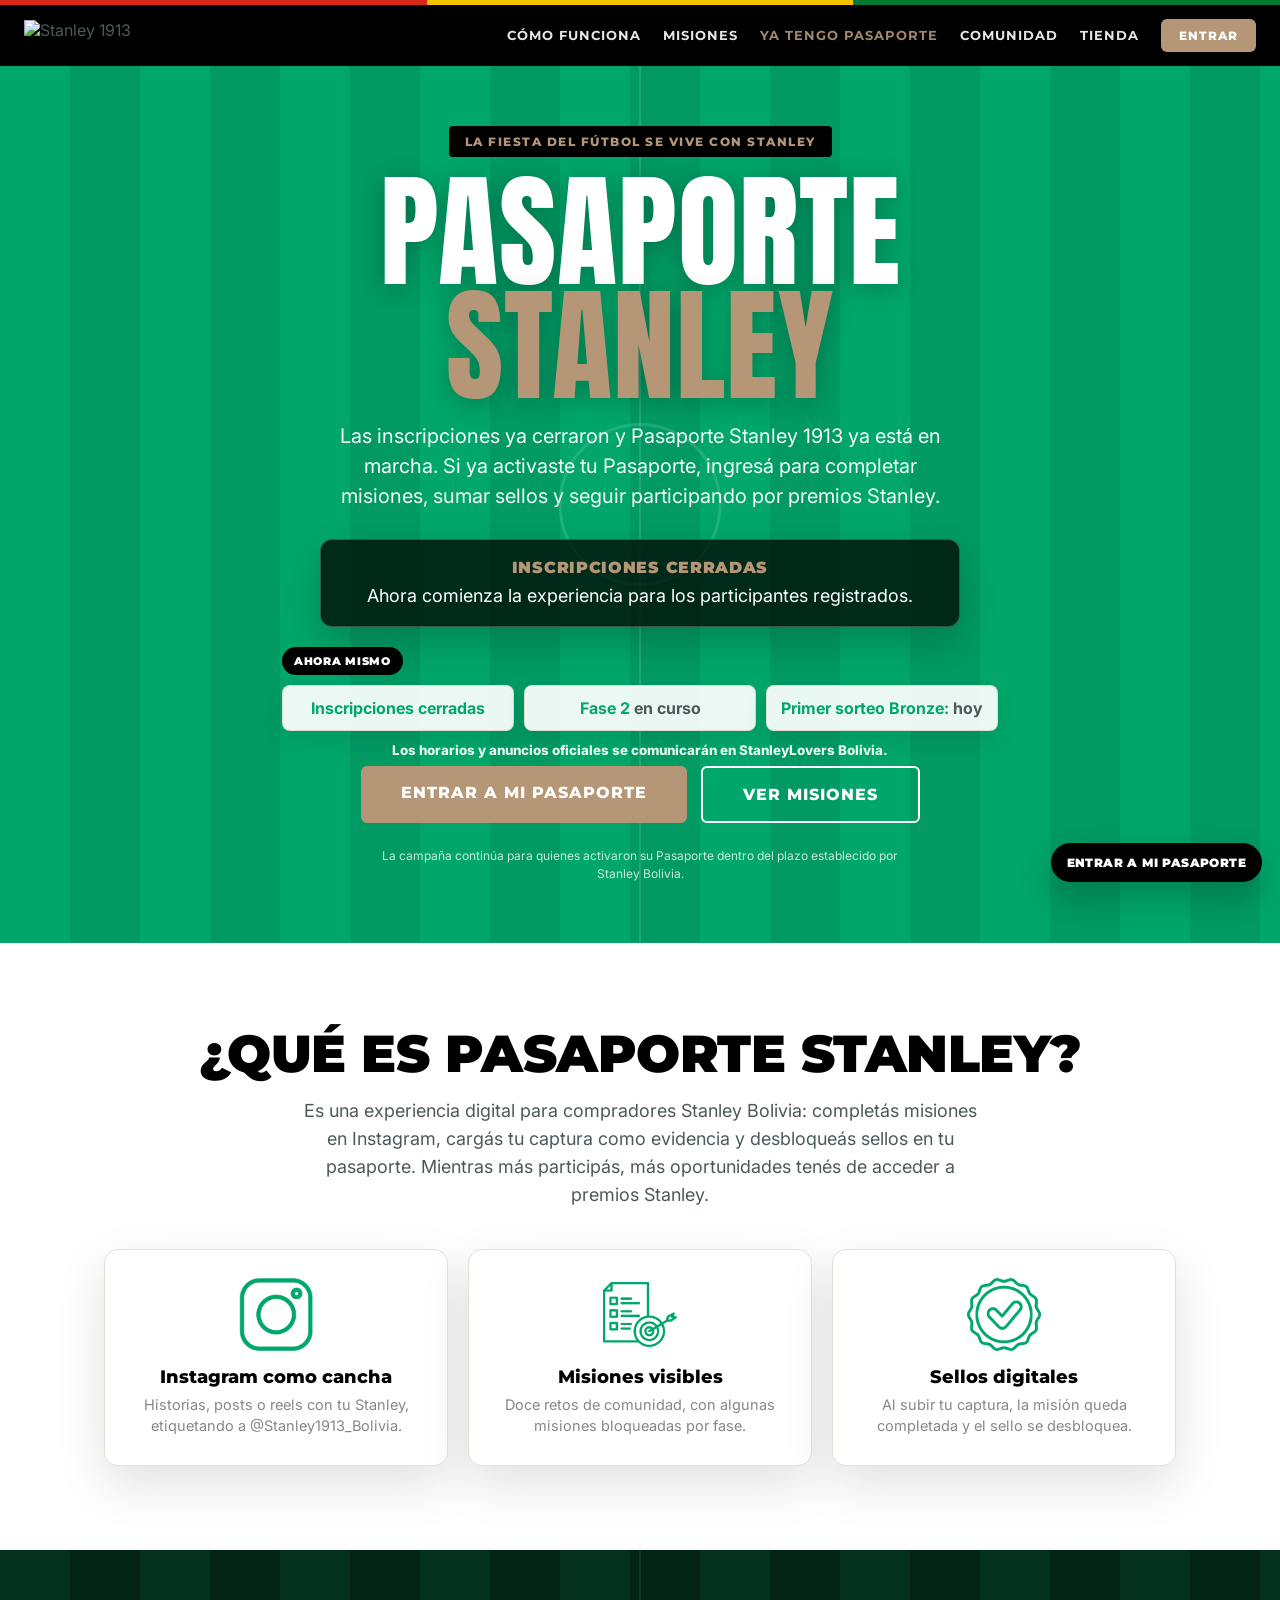
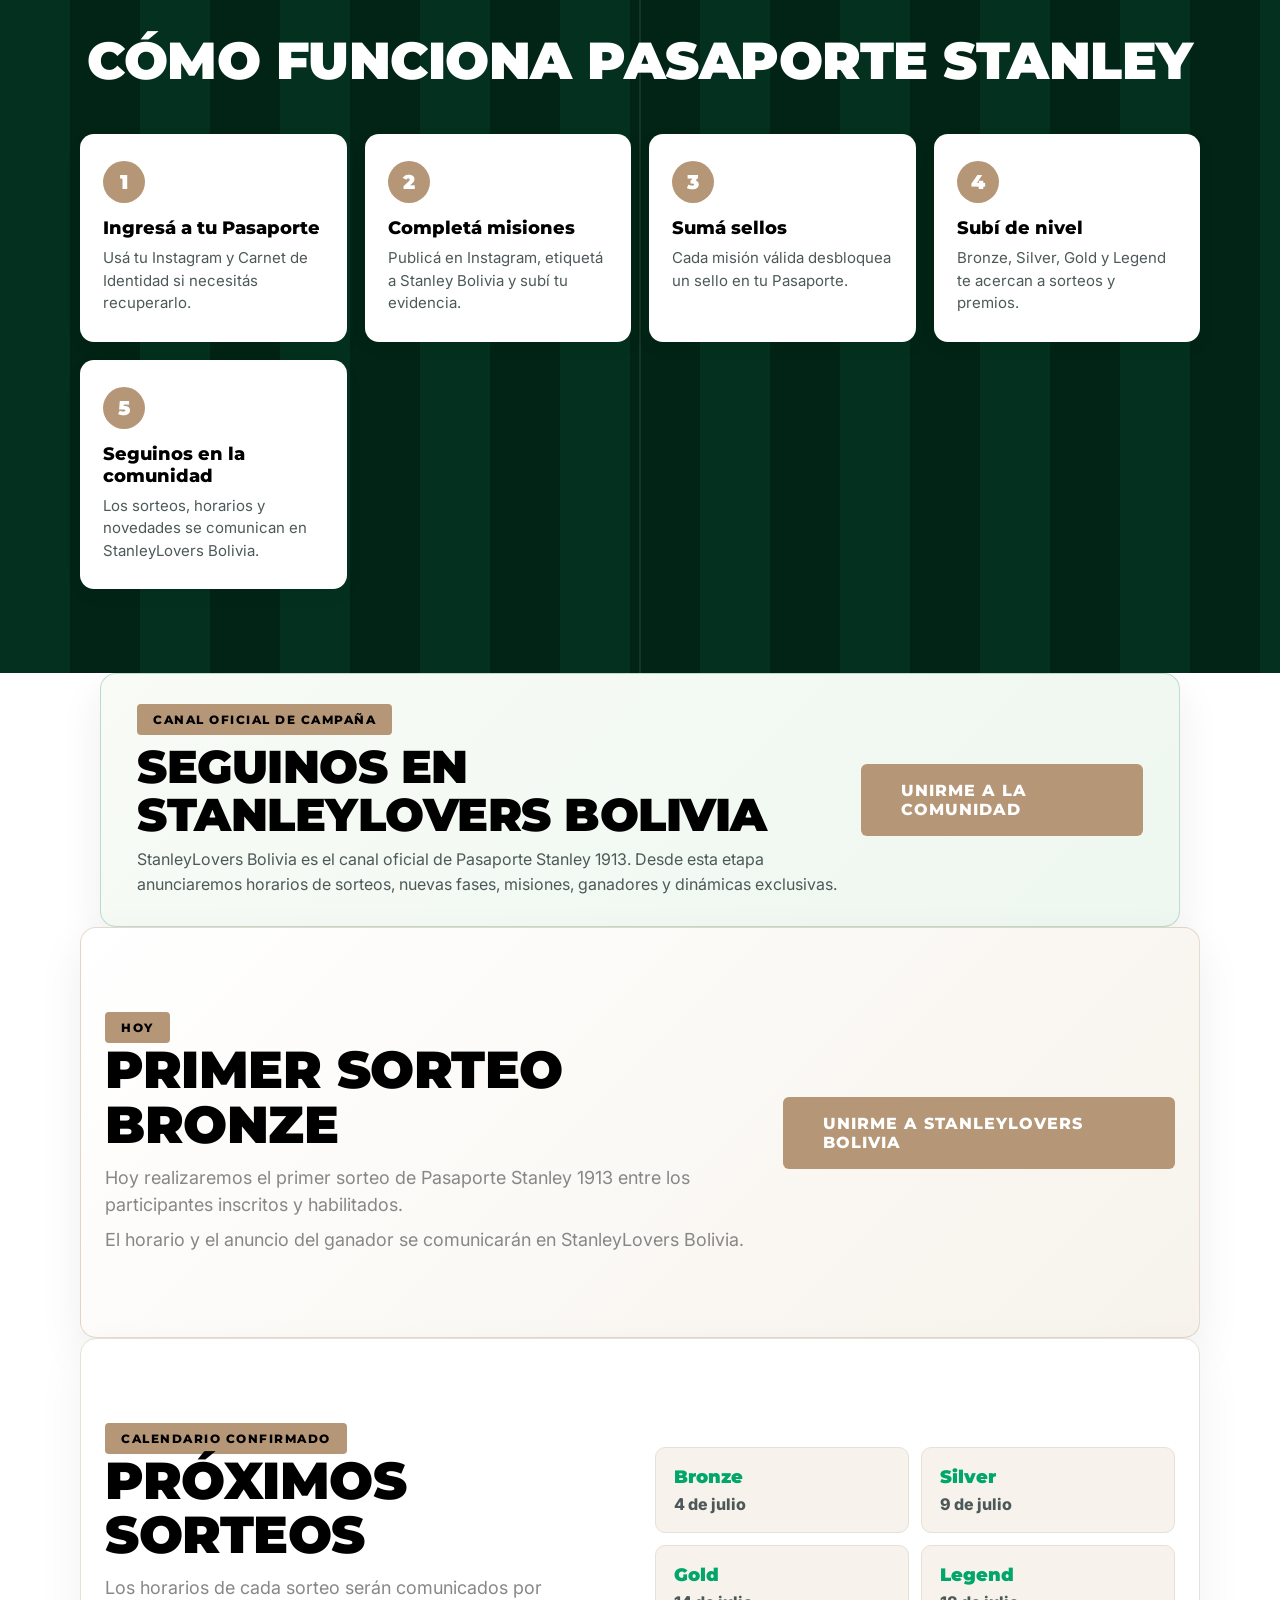
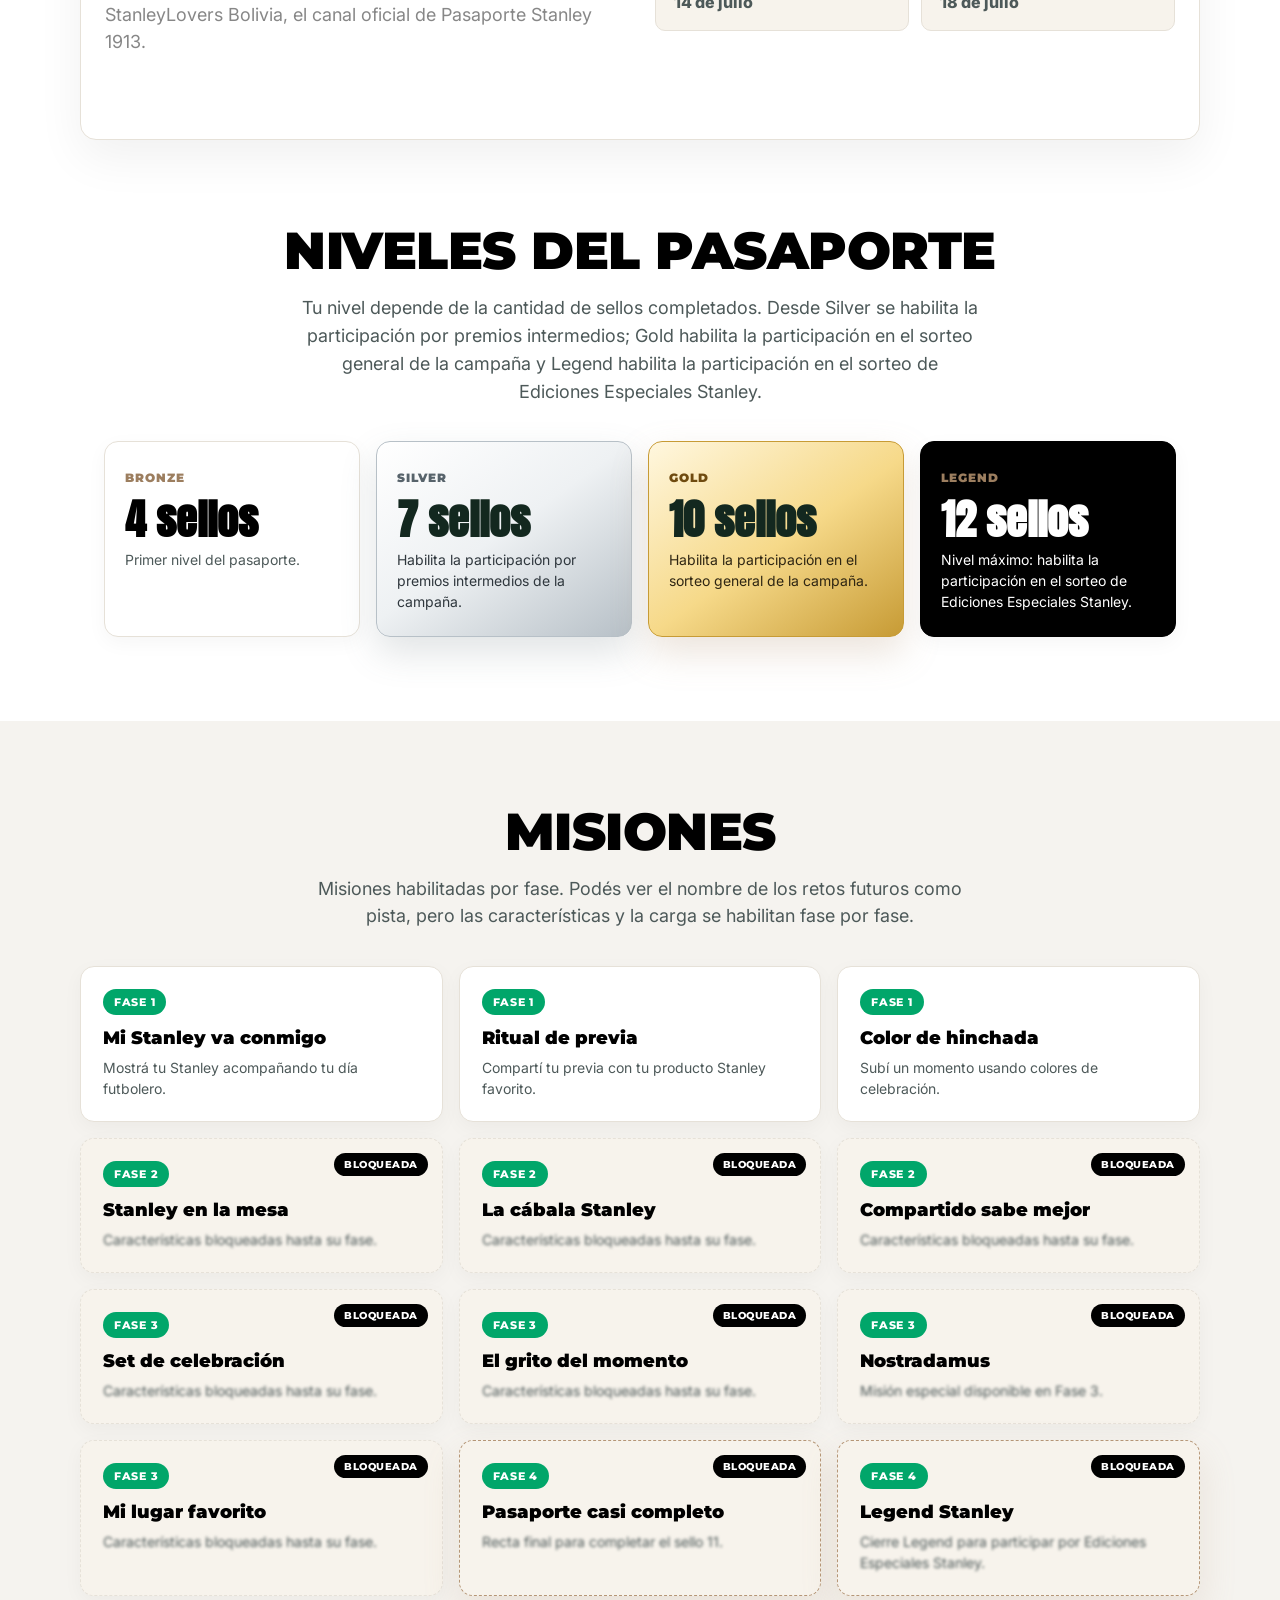
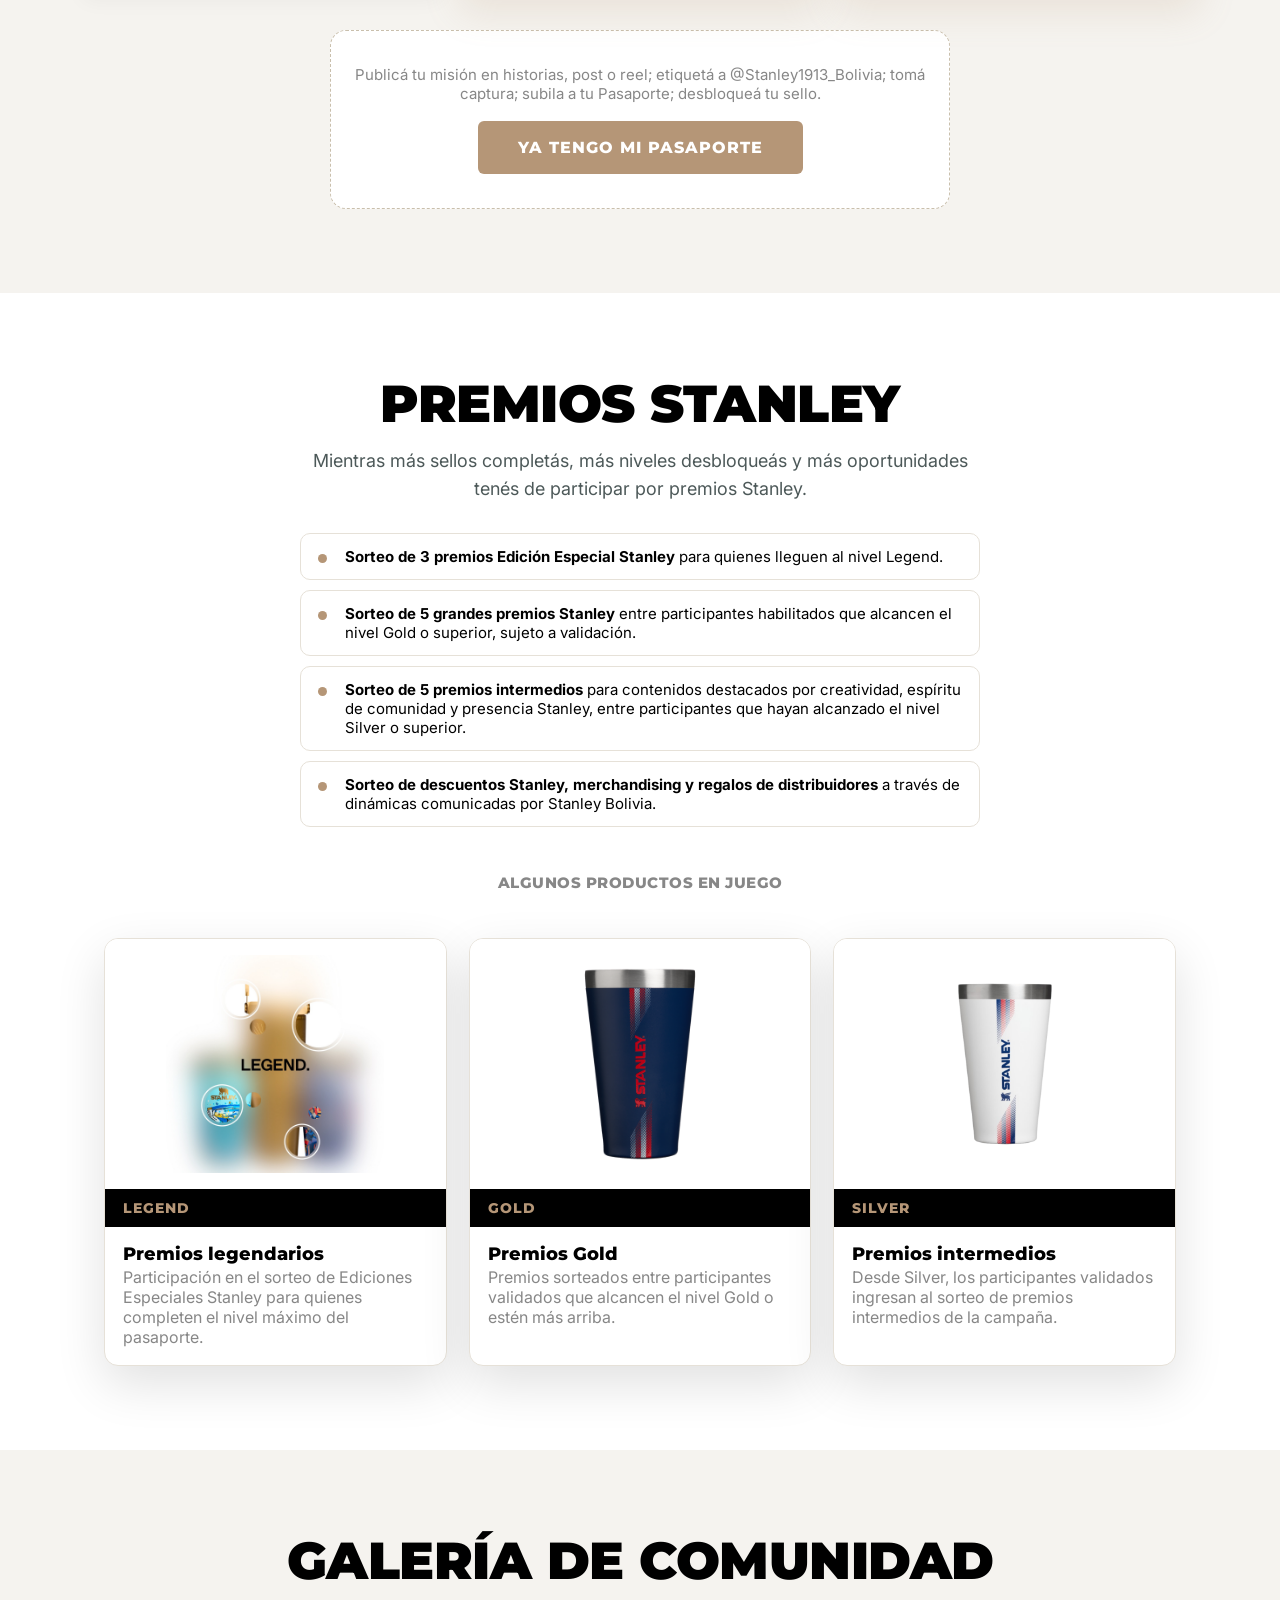
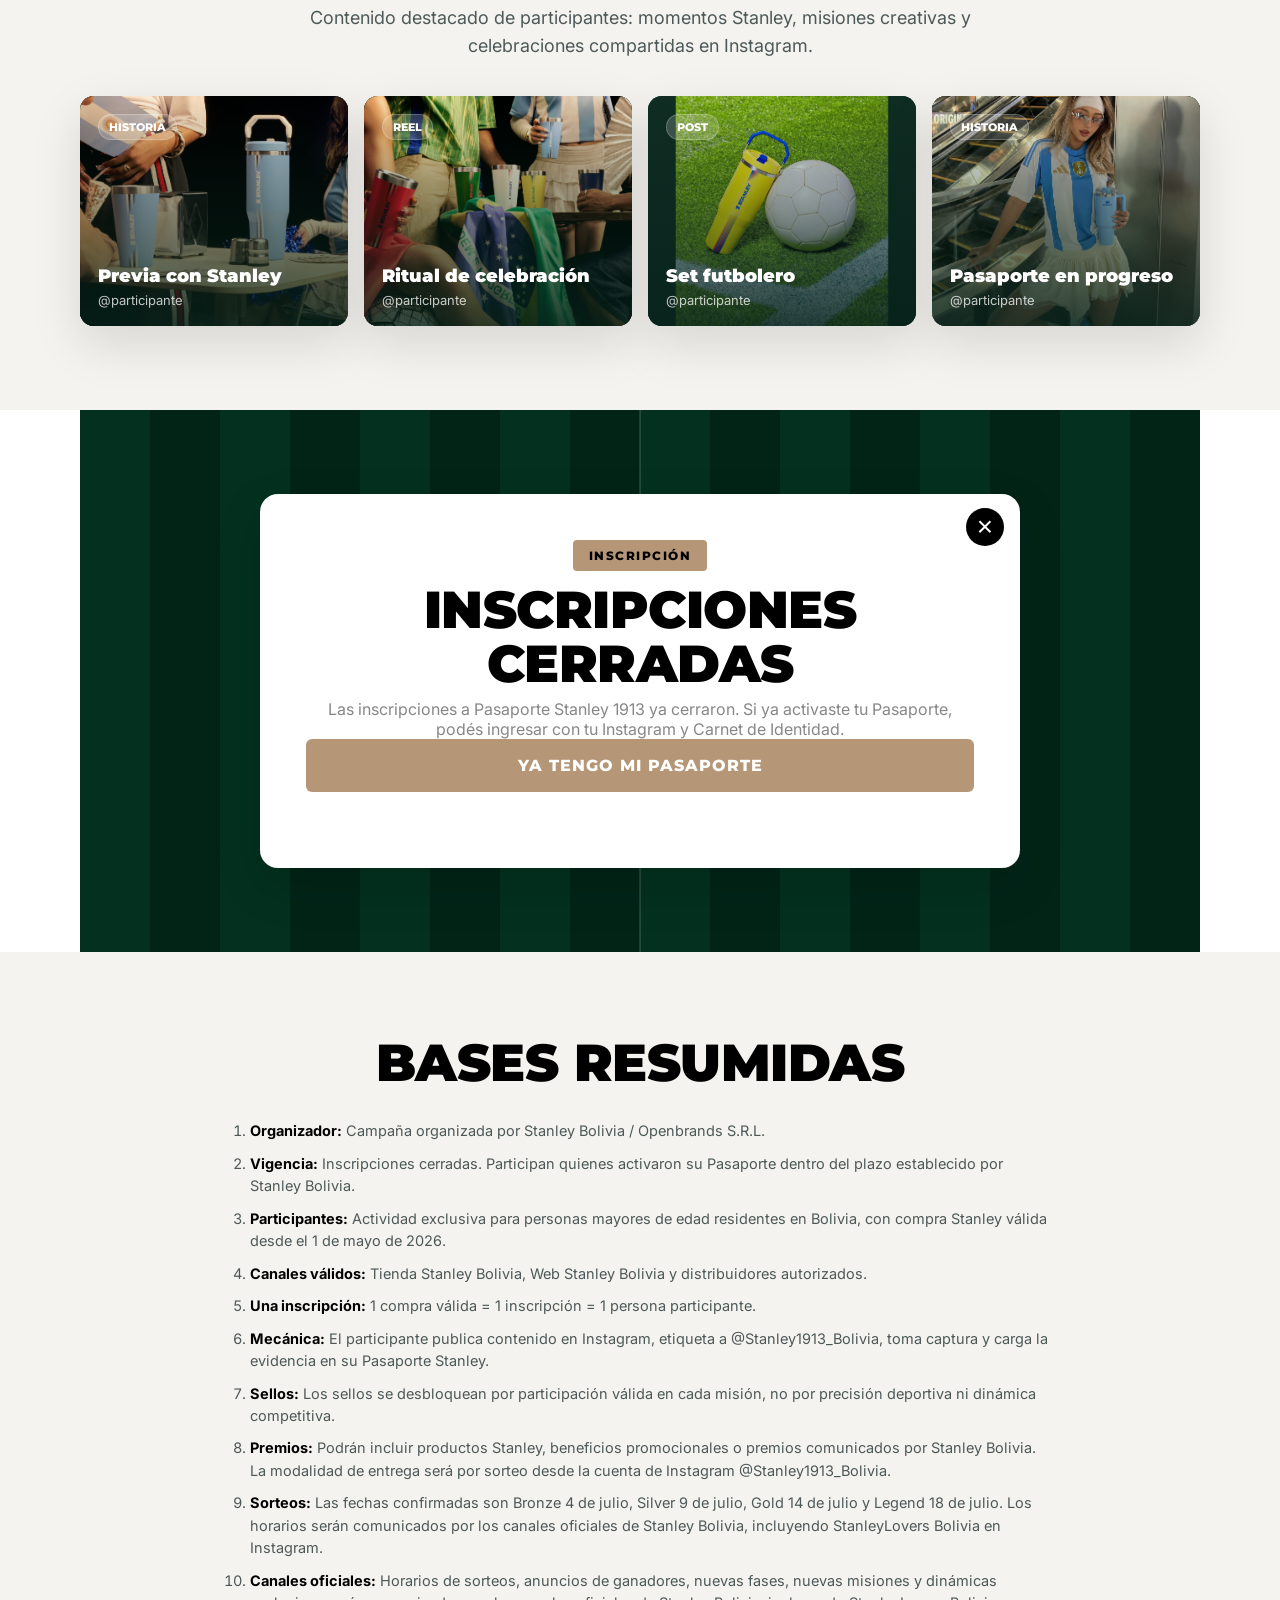
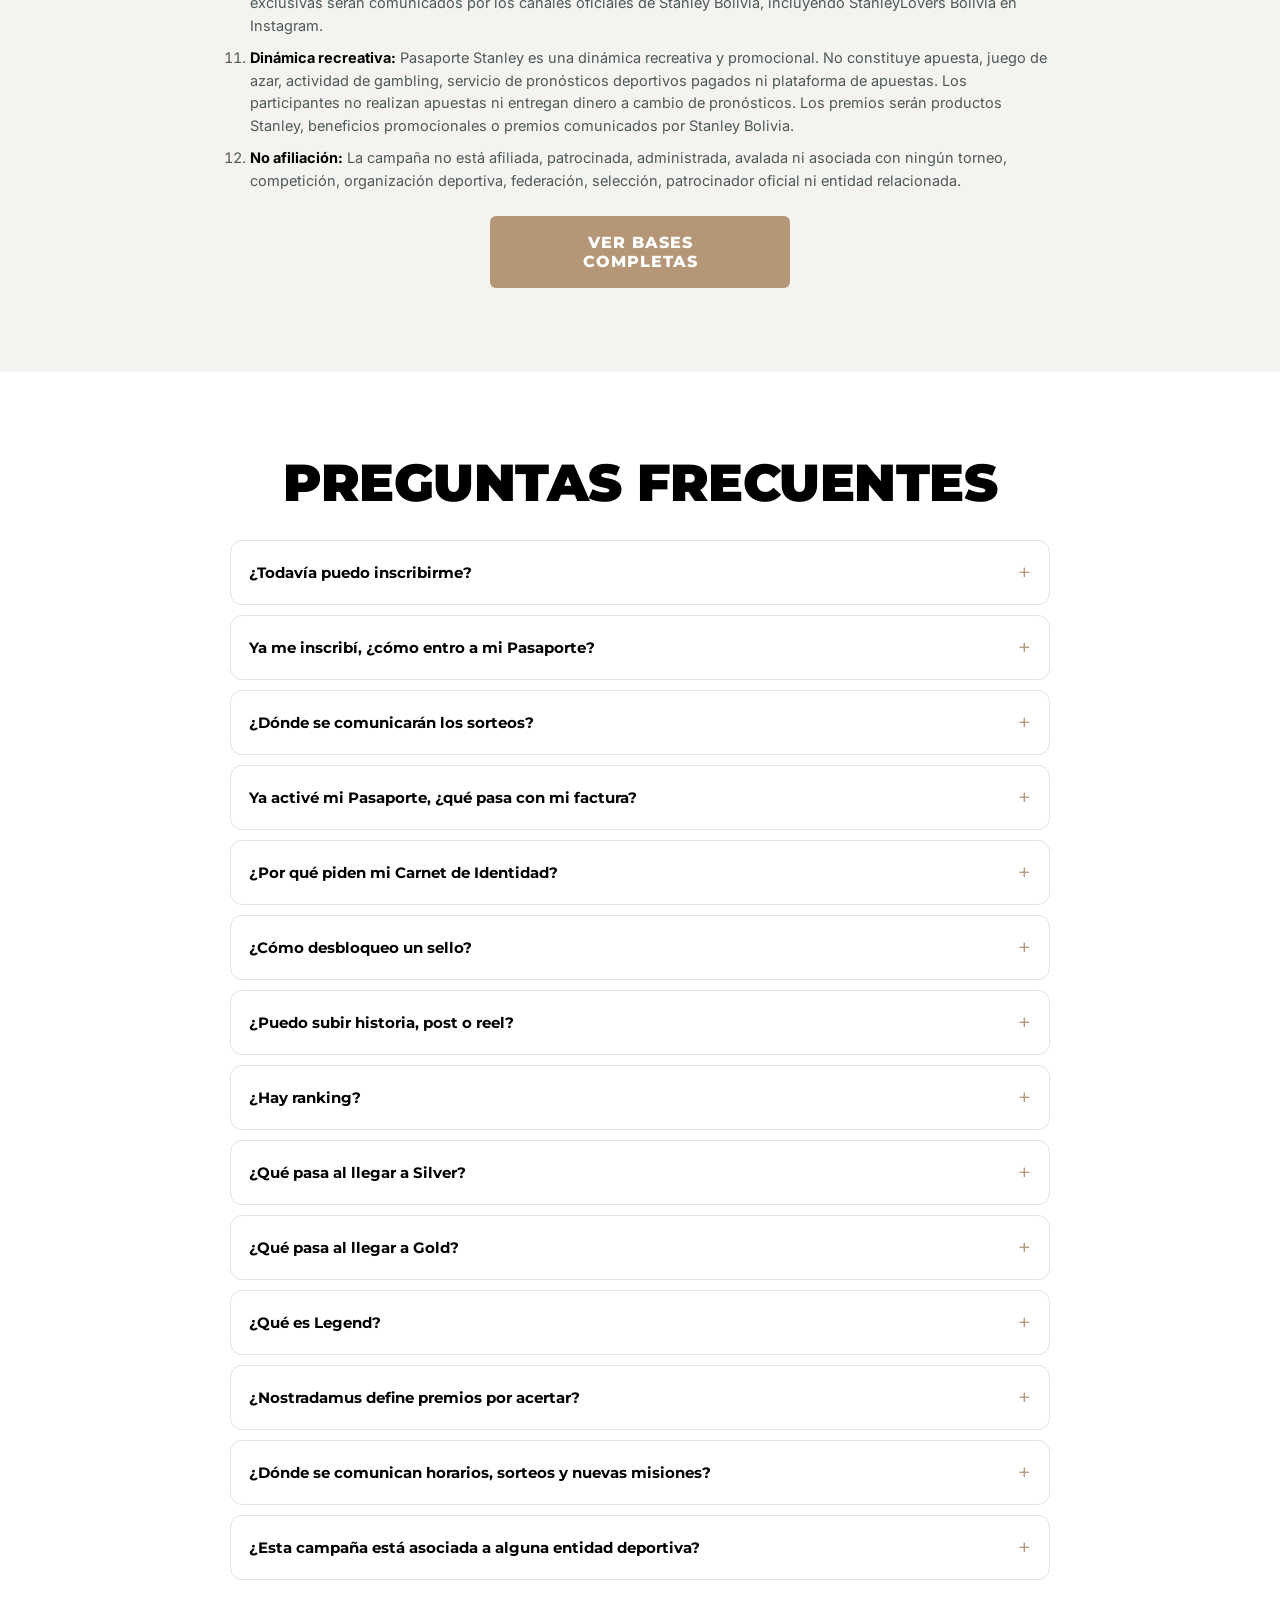
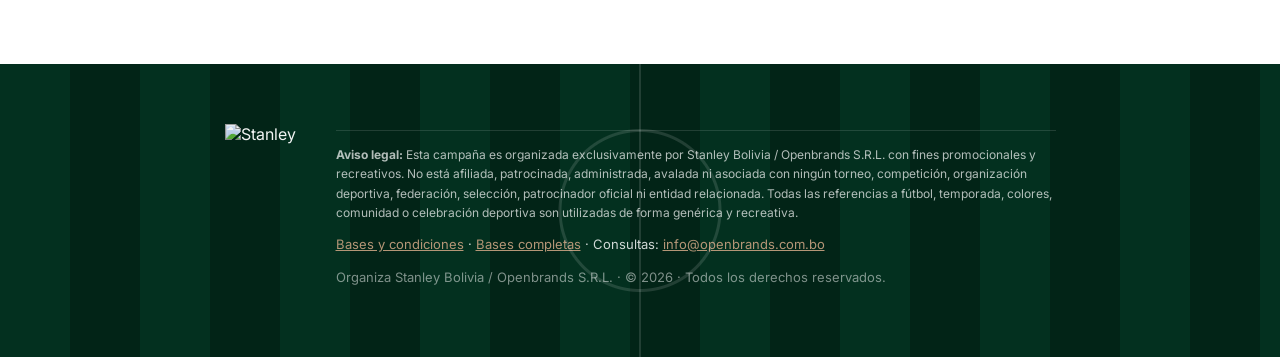
==== index.html @ 8b39ce30 "Cerrar inscripciones y actualizar campana activa" ====
<!doctype html>
<html lang="es">
<head>
<meta charset="utf-8" />
<meta name="viewport" content="width=device-width, initial-scale=1" />
<title>Pasaporte Stanley</title>
<meta name="description" content="Completá tu Pasaporte Stanley con 12 misiones en Instagram, desbloqueá sellos y participá por premios Stanley." />
<meta property="og:title" content="Pasaporte Stanley" />
<meta property="og:description" content="La fiesta del fútbol se vive con Stanley. Completá misiones, desbloqueá sellos y participá por premios." />
<meta property="og:type" content="website" />
<meta property="og:url" content="./" />
<meta property="og:image" content="assets/og-image.png" />
<meta name="twitter:card" content="summary_large_image" />
<meta name="twitter:title" content="Pasaporte Stanley" />
<meta name="twitter:description" content="Misiones, sellos, comunidad e Instagram para vivir la temporada futbolera con Stanley." />
<link rel="icon" type="image/svg+xml" href="assets/favicon.svg" />
<link rel="icon" type="image/png" sizes="32x32" href="assets/favicon-32.png" />
<link rel="apple-touch-icon" href="assets/apple-touch-icon.png" />
<link rel="preconnect" href="https://fonts.googleapis.com" />
<link rel="preconnect" href="https://fonts.gstatic.com" crossorigin />
<link href="https://fonts.googleapis.com/css2?family=Anton&family=Montserrat:wght@600;700;800;900&family=Inter:wght@400;500;600;700&display=swap" rel="stylesheet" />
<link rel="stylesheet" href="styles.css" />
</head>
<body>
<div class="flagbar" aria-hidden="true"></div>

<header class="nav">
  <img class="nav__logo" src="assets/logo-stanley-horizontal.png" alt="Stanley 1913" />
  <nav class="nav__links">
    <a class="nav__link nav__link--hide-mobile" href="#como-participar">Cómo funciona</a>
    <a class="nav__link nav__link--hide-mobile" href="#misiones">Misiones</a>
    <a class="nav__link nav__link--passport" href="jugar.html" data-auth-passport>Mi Pasaporte</a>
    <a class="nav__link nav__link--recover" href="#recuperar" data-recover-open data-auth-recover>Ya tengo Pasaporte</a>
    <a class="nav__link" href="ranking.html">Comunidad</a>
    <a class="nav__link nav__link--hide-mobile" href="https://stanley1913.bo/collections/convocados-stanley" target="_blank" rel="noopener">Tienda</a>
    <a href="#recuperar" class="btn btn--sm" data-passport-access>Entrar</a>
  </nav>
</header>


<button class="passport-floating-access" type="button" data-floating-passport aria-label="Entrar a mi Pasaporte">
  <span data-floating-passport-label>Entrar a mi Pasaporte</span>
</button>
<section class="hero pitch">
  <div class="hero__inner">
    <span class="kicker">La fiesta del fútbol se vive con Stanley</span>
    <h1 class="display">PASAPORTE<br><span class="display__accent">STANLEY</span></h1>
    <p class="hero__lead">Las inscripciones ya cerraron y Pasaporte Stanley 1913 ya está en marcha. Si ya activaste tu Pasaporte, ingresá para completar misiones, sumar sellos y seguir participando por premios Stanley.</p>
    <div class="campaign-status" aria-label="Estado de inscripciones">
      <strong>Inscripciones cerradas</strong>
      <span>Ahora comienza la experiencia para los participantes registrados.</span>
    </div>
    <div class="now-card" aria-label="Estado actual de la campaña">
      <strong class="now-card__title">Ahora mismo</strong>
      <span><strong>Inscripciones cerradas</strong></span>
      <span><strong>Fase 2</strong> en curso</span>
      <span><strong>Primer sorteo Bronze:</strong> hoy</span>
      <small>Los horarios y anuncios oficiales se comunicarán en StanleyLovers Bolivia.</small>
    </div>
    <div class="hero__cta">
      <a href="#recuperar" class="btn btn--lg" data-passport-access>Entrar a mi Pasaporte</a>
      <a href="#misiones" class="btn btn--lg btn--ghost">Ver misiones</a>
    </div>
    <p class="hero__legal">La campaña continúa para quienes activaron su Pasaporte dentro del plazo establecido por Stanley Bolivia.</p>
  </div>
</section>

<section class="section" id="que-es">
  <h2 class="h2">¿Qué es Pasaporte Stanley?</h2>
  <p class="section__lead">Es una experiencia digital para compradores Stanley Bolivia: completás misiones en Instagram, cargás tu captura como evidencia y desbloqueás sellos en tu pasaporte. Mientras más participás, más oportunidades tenés de acceder a premios Stanley.</p>
  <div class="info-cards">
    <article class="info-card"><img class="info-card__img" src="assets/sellos/instagram.png" alt="" /><h3>Instagram como cancha</h3><p>Historias, posts o reels con tu Stanley, etiquetando a @Stanley1913_Bolivia.</p></article>
    <article class="info-card"><img class="info-card__img" src="assets/sellos/misiones.png" alt="" /><h3>Misiones visibles</h3><p>Doce retos de comunidad, con algunas misiones bloqueadas por fase.</p></article>
    <article class="info-card"><img class="info-card__img" src="assets/sellos/sello-check.png" alt="" /><h3>Sellos digitales</h3><p>Al subir tu captura, la misión queda completada y el sello se desbloquea.</p></article>
  </div>
</section>

<section class="section section--green" id="como-participar">
  <h2 class="h2">Cómo funciona Pasaporte Stanley</h2>
  <div class="steps">
    <article class="step"><span class="step__n">1</span><h3>Ingresá a tu Pasaporte</h3><p>Usá tu Instagram y Carnet de Identidad si necesitás recuperarlo.</p></article>
    <article class="step"><span class="step__n">2</span><h3>Completá misiones</h3><p>Publicá en Instagram, etiquetá a Stanley Bolivia y subí tu evidencia.</p></article>
    <article class="step"><span class="step__n">3</span><h3>Sumá sellos</h3><p>Cada misión válida desbloquea un sello en tu Pasaporte.</p></article>
    <article class="step"><span class="step__n">4</span><h3>Subí de nivel</h3><p>Bronze, Silver, Gold y Legend te acercan a sorteos y premios.</p></article>
    <article class="step"><span class="step__n">5</span><h3>Seguinos en la comunidad</h3><p>Los sorteos, horarios y novedades se comunican en StanleyLovers Bolivia.</p></article>
  </div>
</section>

<section class="section community-strip" id="stanleylovers">
  <div class="community-strip__copy">
    <span class="kicker kicker--dark">Canal oficial de campaña</span>
    <h2 class="h2">Seguinos en StanleyLovers Bolivia</h2>
    <p>StanleyLovers Bolivia es el canal oficial de Pasaporte Stanley 1913. Desde esta etapa anunciaremos horarios de sorteos, nuevas fases, misiones, ganadores y dinámicas exclusivas.</p>
  </div>
  <a class="btn btn--lg" href="https://www.instagram.com/channel/AbbX7p2jNimxBq8g/" target="_blank" rel="noopener" data-community-link>Unirme a la comunidad</a>
</section>

<section class="section bronze-draw" id="sorteo-bronze">
  <div>
    <span class="kicker kicker--dark">Hoy</span>
    <h2 class="h2">Primer sorteo Bronze</h2>
    <p>Hoy realizaremos el primer sorteo de Pasaporte Stanley 1913 entre los participantes inscritos y habilitados.</p>
    <p>El horario y el anuncio del ganador se comunicarán en StanleyLovers Bolivia.</p>
  </div>
  <a class="btn btn--lg" href="https://www.instagram.com/channel/AbbX7p2jNimxBq8g/" target="_blank" rel="noopener" data-community-link>Unirme a StanleyLovers Bolivia</a>
</section>

<section class="section draws-strip" id="sorteos">
  <div>
    <span class="kicker kicker--dark">Calendario confirmado</span>
    <h2 class="h2">Próximos sorteos</h2>
    <p>Los horarios de cada sorteo serán comunicados por StanleyLovers Bolivia, el canal oficial de Pasaporte Stanley 1913.</p>
  </div>
  <div class="draws-grid">
    <article><strong>Bronze</strong><span>4 de julio</span></article>
    <article><strong>Silver</strong><span>9 de julio</span></article>
    <article><strong>Gold</strong><span>14 de julio</span></article>
    <article><strong>Legend</strong><span>18 de julio</span></article>
  </div>
</section>

<section class="section" id="niveles">
  <h2 class="h2">Niveles del pasaporte</h2>
  <p class="section__lead">Tu nivel depende de la cantidad de sellos completados. Desde Silver se habilita la participación por premios intermedios; Gold habilita la participación en el sorteo general de la campaña y Legend habilita la participación en el sorteo de Ediciones Especiales Stanley.</p>
  <div class="passport-levels">
    <article class="level-card"><span>Bronze</span><strong>4 sellos</strong><p>Primer nivel del pasaporte.</p></article>
    <article class="level-card level-card--silver"><span>Silver</span><strong>7 sellos</strong><p>Habilita la participación por premios intermedios de la campaña.</p></article>
    <article class="level-card level-card--gold"><span>Gold</span><strong>10 sellos</strong><p>Habilita la participación en el sorteo general de la campaña.</p></article>
    <article class="level-card level-card--legend"><span>Legend</span><strong>12 sellos</strong><p>Nivel máximo: habilita la participación en el sorteo de Ediciones Especiales Stanley.</p></article>
  </div>
</section>

<section class="section section--cream" id="misiones">
  <h2 class="h2">Misiones</h2>
  <p class="section__lead">Misiones habilitadas por fase. Podés ver el nombre de los retos futuros como pista, pero las características y la carga se habilitan fase por fase.</p>
  <div class="mission-grid mission-grid--compact">
    <article class="mission-card"><span class="mission-card__week">Fase 1</span><h3>Mi Stanley va conmigo</h3><p>Mostrá tu Stanley acompañando tu día futbolero.</p></article>
    <article class="mission-card"><span class="mission-card__week">Fase 1</span><h3>Ritual de previa</h3><p>Compartí tu previa con tu producto Stanley favorito.</p></article>
    <article class="mission-card"><span class="mission-card__week">Fase 1</span><h3>Color de hinchada</h3><p>Subí un momento usando colores de celebración.</p></article>
    <article class="mission-card mission-card--locked"><span class="mission-card__week">Fase 2</span><h3>Stanley en la mesa</h3><p>Características bloqueadas hasta su fase.</p></article>
    <article class="mission-card mission-card--locked"><span class="mission-card__week">Fase 2</span><h3>La cábala Stanley</h3><p>Características bloqueadas hasta su fase.</p></article>
    <article class="mission-card mission-card--locked"><span class="mission-card__week">Fase 2</span><h3>Compartido sabe mejor</h3><p>Características bloqueadas hasta su fase.</p></article>
    <article class="mission-card mission-card--locked"><span class="mission-card__week">Fase 3</span><h3>Set de celebración</h3><p>Características bloqueadas hasta su fase.</p></article>
    <article class="mission-card mission-card--locked"><span class="mission-card__week">Fase 3</span><h3>El grito del momento</h3><p>Características bloqueadas hasta su fase.</p></article>
    <article class="mission-card mission-card--locked"><span class="mission-card__week">Fase 3</span><h3>Nostradamus</h3><p>Misión especial disponible en Fase 3.</p></article>
    <article class="mission-card mission-card--locked"><span class="mission-card__week">Fase 3</span><h3>Mi lugar favorito</h3><p>Características bloqueadas hasta su fase.</p></article>
    <article class="mission-card mission-card--locked mission-card--legend"><span class="mission-card__week">Fase 4</span><h3>Pasaporte casi completo</h3><p>Recta final para completar el sello 11.</p></article>
    <article class="mission-card mission-card--locked mission-card--legend"><span class="mission-card__week">Fase 4</span><h3>Legend Stanley</h3><p>Cierre Legend para participar por Ediciones Especiales Stanley.</p></article>
  </div>
  <div class="rank-preview">
    <p class="rank-empty">Publicá tu misión en historias, post o reel; etiquetá a @Stanley1913_Bolivia; tomá captura; subila a tu Pasaporte; desbloqueá tu sello.</p>
    <button class="btn btn--lg" type="button" data-passport-access>Ya tengo mi Pasaporte</button>
  </div>
</section>

<section class="section" id="premios">
  <h2 class="h2">Premios Stanley</h2>
  <p class="section__lead">Mientras más sellos completás, más niveles desbloqueás y más oportunidades tenés de participar por premios Stanley.</p>
  <ul class="prize-list">
    <li><strong>Sorteo de 3 premios Edición Especial Stanley</strong> para quienes lleguen al nivel Legend.</li>
    <li><strong>Sorteo de 5 grandes premios Stanley</strong> entre participantes habilitados que alcancen el nivel Gold o superior, sujeto a validación.</li>
    <li><strong>Sorteo de 5 premios intermedios</strong> para contenidos destacados por creatividad, espíritu de comunidad y presencia Stanley, entre participantes que hayan alcanzado el nivel Silver o superior.</li>
    <li><strong>Sorteo de descuentos Stanley, merchandising y regalos de distribuidores</strong> a través de dinámicas comunicadas por Stanley Bolivia.</li>
  </ul>
  <h3 class="prizes__sub">Algunos productos en juego</h3>
  <div class="prizes">
    <article class="prize">
      <div class="prize__media" data-carousel><img class="prize__img is-active" src="assets/productos/Legend%201.jpeg" alt="Ediciones Especiales Stanley" loading="lazy" /><img class="prize__img" src="assets/productos/Legend%202.jpeg" alt="" loading="lazy" /><img class="prize__img" src="assets/productos/Legend%203.jpeg" alt="" loading="lazy" /></div>
      <span class="tag">Legend</span><h3>Premios legendarios</h3><p>Participación en el sorteo de Ediciones Especiales Stanley para quienes completen el nivel máximo del pasaporte.</p>
    </article>
    <article class="prize">
      <div class="prize__media" data-carousel><img class="prize__img is-active" src="assets/productos/Gold%201.png" alt="Premio Gold Stanley" loading="lazy" /><img class="prize__img" src="assets/productos/Gold%202.png" alt="" loading="lazy" /><img class="prize__img" src="assets/productos/Gold%203.png" alt="" loading="lazy" /><img class="prize__img" src="assets/productos/Gold%204.png" alt="" loading="lazy" /></div>
      <span class="tag">Gold</span><h3>Premios Gold</h3><p>Premios sorteados entre participantes validados que alcancen el nivel Gold o estén más arriba.</p>
    </article>
    <article class="prize">
      <div class="prize__media" data-carousel><img class="prize__img is-active" src="assets/productos/Gold%205.png" alt="Premio intermedio Stanley" loading="lazy" /><img class="prize__img" src="assets/productos/Gold%206.png" alt="" loading="lazy" /><img class="prize__img" src="assets/productos/Gold%207.png" alt="" loading="lazy" /><img class="prize__img" src="assets/productos/Gold%208.png" alt="" loading="lazy" /><img class="prize__img" src="assets/productos/Gold%209.png" alt="" loading="lazy" /></div>
      <span class="tag">Silver</span><h3>Premios intermedios</h3><p>Desde Silver, los participantes validados ingresan al sorteo de premios intermedios de la campaña.</p>
    </article>
  </div>
</section>

<section class="section section--cream" id="galeria">
  <h2 class="h2">Galería de comunidad</h2>
  <p class="section__lead">Contenido destacado de participantes: momentos Stanley, misiones creativas y celebraciones compartidas en Instagram.</p>
  <div class="gallery-grid">
    <article class="gallery-card gallery-card--photo"><div class="gallery-card__media" data-carousel><img class="gallery-card__img is-active" src="assets/galeria-comunidad/B2B_Web_PNG-H126-DTC-LATAM-WCCountry-SHOT9-Assorted-1x1.png" alt="Comunidad Stanley" loading="lazy" /><img class="gallery-card__img" src="assets/galeria-comunidad/B2B_Web_PNG-H126-DTC-WCCountry-SHOT22-Pints-1x1.png" alt="" loading="lazy" /><img class="gallery-card__img" src="assets/galeria-comunidad/B2B_Web_PNG-H126-LATAM-WCCountry-HC_grupo08.png" alt="" loading="lazy" /><img class="gallery-card__img" src="assets/galeria-comunidad/ChatGPT%20Image%2020%20jun%202026%2C%2011_43_19.png" alt="" loading="lazy" /></div><span>Historia</span><strong>Previa con Stanley</strong><p>@participante</p></article>
    <article class="gallery-card gallery-card--photo"><div class="gallery-card__media" data-carousel><img class="gallery-card__img is-active" src="assets/galeria-comunidad/B2B_Web_PNG-H126-DTC-WCCountry-SHOT22-Pints-1x1.png" alt="Comunidad Stanley" loading="lazy" /><img class="gallery-card__img" src="assets/galeria-comunidad/B2B_Web_PNG-H126-LATAM-WCCountry-HC_grupo08.png" alt="" loading="lazy" /><img class="gallery-card__img" src="assets/galeria-comunidad/ChatGPT%20Image%2020%20jun%202026%2C%2011_43_19.png" alt="" loading="lazy" /><img class="gallery-card__img" src="assets/galeria-comunidad/B2B_Web_PNG-H126-DTC-LATAM-WCCountry-SHOT9-Assorted-1x1.png" alt="" loading="lazy" /></div><span>Reel</span><strong>Ritual de celebración</strong><p>@participante</p></article>
    <article class="gallery-card gallery-card--photo"><div class="gallery-card__media" data-carousel><img class="gallery-card__img is-active" src="assets/galeria-comunidad/B2B_Web_PNG-H126-LATAM-WCCountry-HC_grupo08.png" alt="Comunidad Stanley" loading="lazy" /><img class="gallery-card__img" src="assets/galeria-comunidad/ChatGPT%20Image%2020%20jun%202026%2C%2011_43_19.png" alt="" loading="lazy" /><img class="gallery-card__img" src="assets/galeria-comunidad/B2B_Web_PNG-H126-DTC-LATAM-WCCountry-SHOT9-Assorted-1x1.png" alt="" loading="lazy" /><img class="gallery-card__img" src="assets/galeria-comunidad/B2B_Web_PNG-H126-DTC-WCCountry-SHOT22-Pints-1x1.png" alt="" loading="lazy" /></div><span>Post</span><strong>Set futbolero</strong><p>@participante</p></article>
    <article class="gallery-card gallery-card--photo"><div class="gallery-card__media" data-carousel><img class="gallery-card__img is-active" src="assets/galeria-comunidad/ChatGPT%20Image%2020%20jun%202026%2C%2011_43_19.png" alt="Comunidad Stanley" loading="lazy" /><img class="gallery-card__img" src="assets/galeria-comunidad/B2B_Web_PNG-H126-DTC-LATAM-WCCountry-SHOT9-Assorted-1x1.png" alt="" loading="lazy" /><img class="gallery-card__img" src="assets/galeria-comunidad/B2B_Web_PNG-H126-DTC-WCCountry-SHOT22-Pints-1x1.png" alt="" loading="lazy" /><img class="gallery-card__img" src="assets/galeria-comunidad/B2B_Web_PNG-H126-LATAM-WCCountry-HC_grupo08.png" alt="" loading="lazy" /></div><span>Historia</span><strong>Pasaporte en progreso</strong><p>@participante</p></article>
  </div>
</section>

<section class="section recover-modal" id="recuperar" aria-hidden="true">
  <div class="recover-modal__backdrop" data-recover-close></div>
  <div class="form-card form-card--recover recover-modal__panel" role="dialog" aria-modal="true" aria-labelledby="recover-title">
    <header class="form-card__head">
      <button type="button" class="recover-modal__close" aria-label="Cerrar recuperacion" data-recover-close>&times;</button>
      <span class="kicker kicker--dark">Recuperaci&oacute;n</span>
      <h2 class="h2" id="recover-title">Recuperar mi Pasaporte</h2>
      <p>Ingres&aacute; el Instagram y Carnet de Identidad usados en tu inscripci&oacute;n. Si coinciden, abriremos tu Pasaporte Stanley.</p>
    </header>

    <form id="recover-form" novalidate>
      <div class="grid2">
        <label class="field"><span>Instagram*</span><input name="instagram" required placeholder="@tuusuario" autocomplete="off" /></label>
        <label class="field"><span>Carnet de Identidad*</span><input name="documento" required inputmode="numeric" autocomplete="off" /></label>
      </div>
      <p class="form-note">El CI se usa solo para validar la recuperaci&oacute;n. No se guardar&aacute; en este dispositivo.</p>
      <p class="form-error" id="recover-error" hidden></p>
      <button type="submit" class="btn btn--lg btn--full" id="recover-submit">Recuperar y abrir mi Pasaporte</button>
    </form>
  </div>
</section>

<section class="section recover-modal registration-success-modal" id="registro-activo" aria-hidden="true">
  <div class="recover-modal__backdrop"></div>
  <div class="form-card form-card--recover recover-modal__panel" role="dialog" aria-modal="true" aria-labelledby="registration-success-title">
    <a class="recover-modal__close registration-success-modal__close" href="jugar.html" aria-label="Cerrar y continuar a Mi Pasaporte">&times;</a>
    <header class="form-card__head">
      <span class="kicker kicker--dark">Pasaporte activo</span>
      <h2 class="h2" id="registration-success-title">Tu Pasaporte ya está activo</h2>
      <p>Unite a StanleyLovers Bolivia, el canal oficial donde comunicaremos nuevas fases, horarios de sorteos, anuncios, ganadores y dinámicas exclusivas de Pasaporte Stanley 1913.</p>
      <p class="registration-success-modal__note">Después de unirte, volvé a esta pestaña para continuar con tu Pasaporte.</p>
    </header>
    <div class="modal-actions">
      <a class="btn btn--lg btn--full" href="https://www.instagram.com/channel/AbbX7p2jNimxBq8g/" target="_blank" rel="noopener" data-community-link>Unirme a StanleyLovers Bolivia</a>
      <a class="btn btn--lg btn--secondary btn--full" href="jugar.html">Continuar a Mi Pasaporte</a>
    </div>
  </div>
</section>

<section class="section pitch pitch--dark" id="registro">
  <div class="form-card">
    <header class="form-card__head">
      <button type="button" class="recover-modal__close" aria-label="Cerrar recuperacion" data-recover-close>&times;</button>
      <span class="kicker kicker--dark">Inscripción</span>
      <h2 class="h2">Inscripciones cerradas</h2>
      <p>Las inscripciones a Pasaporte Stanley 1913 ya cerraron. Si ya activaste tu Pasaporte, podés ingresar con tu Instagram y Carnet de Identidad.</p>
      <button class="btn btn--lg btn--full" type="button" data-passport-access>Ya tengo mi Pasaporte</button>
    </header>

    <form id="form" novalidate hidden>
      <fieldset class="fs">
        <legend class="fs__legend">Tus datos</legend>
        <div class="grid2">
          <label class="field"><span>Nombre completo*</span><input name="nombre_completo" required autocomplete="name" /></label>
          <label class="field"><span>Carnet de Identidad*</span><input name="documento" required inputmode="numeric" /></label>
          <label class="field"><span>Instagram*</span><input name="instagram" required placeholder="@tuusuario" autocomplete="off" /></label>
          <label class="field"><span>WhatsApp*</span><input name="whatsapp" required inputmode="tel" placeholder="+591 7..." /></label>
          <label class="field"><span>Correo*</span><input type="email" name="email" required autocomplete="email" /></label>
          <label class="field"><span>Ciudad*</span><input name="ciudad" required autocomplete="address-level2" /></label>
        </div>
        <p class="form-note">El Carnet de Identidad es obligatorio. Será el único documento válido para validar la identidad del participante y realizar la entrega de premios, en caso de resultar ganador.</p>
      </fieldset>

      <fieldset class="fs">
        <legend class="fs__legend">Tu compra Stanley</legend>
        <label class="field"><span>Canal de compra*</span>
          <select name="canal" id="canal" required class="field__select">
            <option value="">Elegí dónde compraste...</option>
            <option>Tienda Stanley Bolivia</option>
            <option>Web Stanley Bolivia</option>
            <option>Distribuidor autorizado</option>
          </select>
        </label>
        <label class="field"><span>Número de factura o respaldo válido*</span><input name="comprobante_nro" required autocomplete="off" /></label>
        <label class="field field--file">
          <span>Factura o respaldo válido* <small>(foto o PDF, máx. 6 MB)</small></span>
          <input type="file" name="comprobante" id="comprobante" accept="image/*,.jpg,.jpeg,.png,.heic,.heif,.pdf" required />
          <span class="file-hint" id="file-hint">Tocá para subir tu factura o respaldo</span>
        </label>
      </fieldset>

      <div class="terms-group">
        <label class="terms"><input type="checkbox" name="terminos" id="terminos" required /><span>Declaro que la información presentada es verdadera, que la compra registrada no ha sido utilizada previamente en esta campaña y acepto las <a href="#bases">bases y condiciones</a>.</span></label>
        <label class="terms"><input type="checkbox" name="validacion" id="validacion" required /><span>Acepto que Stanley Bolivia pueda revisar, validar, rechazar o anular mi inscripción en caso de información incompleta, duplicada, inconsistente, ilegible o no verificable.</span></label>
        <label class="terms"><input type="checkbox" name="datos" id="datos" required /><span>Acepto el tratamiento de mis datos personales y autorizo recibir comunicaciones de Stanley Bolivia por Instagram, WhatsApp, correo electrónico u otros canales oficiales relacionados con esta campaña.</span></label>
      </div>

      <p class="form-error" id="form-error" hidden></p>
      <button type="submit" class="btn btn--lg btn--full" id="submit">Inscribirme y abrir mi Pasaporte</button>
      <p class="form-fine">Tu registro será revisado. Si cumple con las condiciones de participación, quedarás habilitado para completar misiones y desbloquear sellos.</p>
    </form>
  </div>
</section>

<section class="section section--cream" id="bases">
  <h2 class="h2">Bases resumidas</h2>
  <ol class="bases-list">
    <li><strong>Organizador:</strong> Campaña organizada por Stanley Bolivia / Openbrands S.R.L.</li>
    <li><strong>Vigencia:</strong> Inscripciones cerradas. Participan quienes activaron su Pasaporte dentro del plazo establecido por Stanley Bolivia.</li>
    <li><strong>Participantes:</strong> Actividad exclusiva para personas mayores de edad residentes en Bolivia, con compra Stanley válida desde el 1 de mayo de 2026.</li>
    <li><strong>Canales válidos:</strong> Tienda Stanley Bolivia, Web Stanley Bolivia y distribuidores autorizados.</li>
    <li><strong>Una inscripción:</strong> 1 compra válida = 1 inscripción = 1 persona participante.</li>
    <li><strong>Mecánica:</strong> El participante publica contenido en Instagram, etiqueta a @Stanley1913_Bolivia, toma captura y carga la evidencia en su Pasaporte Stanley.</li>
    <li><strong>Sellos:</strong> Los sellos se desbloquean por participación válida en cada misión, no por precisión deportiva ni dinámica competitiva.</li>
    <li><strong>Premios:</strong> Podrán incluir productos Stanley, beneficios promocionales o premios comunicados por Stanley Bolivia. La modalidad de entrega será por sorteo desde la cuenta de Instagram @Stanley1913_Bolivia.</li>
    <li><strong>Sorteos:</strong> Las fechas confirmadas son Bronze 4 de julio, Silver 9 de julio, Gold 14 de julio y Legend 18 de julio. Los horarios serán comunicados por los canales oficiales de Stanley Bolivia, incluyendo StanleyLovers Bolivia en Instagram.</li>
    <li><strong>Canales oficiales:</strong> Horarios de sorteos, anuncios de ganadores, nuevas fases, nuevas misiones y dinámicas exclusivas serán comunicados por los canales oficiales de Stanley Bolivia, incluyendo StanleyLovers Bolivia en Instagram.</li>
    <li><strong>Dinámica recreativa:</strong> Pasaporte Stanley es una dinámica recreativa y promocional. No constituye apuesta, juego de azar, actividad de gambling, servicio de pronósticos deportivos pagados ni plataforma de apuestas. Los participantes no realizan apuestas ni entregan dinero a cambio de pronósticos. Los premios serán productos Stanley, beneficios promocionales o premios comunicados por Stanley Bolivia.</li>
    <li><strong>No afiliación:</strong> La campaña no está afiliada, patrocinada, administrada, avalada ni asociada con ningún torneo, competición, organización deportiva, federación, selección, patrocinador oficial ni entidad relacionada.</li>
  </ol>
  <button class="btn btn--lg" type="button" onclick="document.getElementById('bases-modal').showModal()">Ver bases completas</button>
</section>

<section class="section" id="faq">
  <h2 class="h2">Preguntas frecuentes</h2>
  <div class="faq">
    <details class="faq-item"><summary>¿Todavía puedo inscribirme?</summary><p>Las inscripciones a Pasaporte Stanley 1913 ya cerraron. La campaña continúa para quienes activaron su Pasaporte dentro del plazo establecido.</p></details>
    <details class="faq-item"><summary>Ya me inscribí, ¿cómo entro a mi Pasaporte?</summary><p>Usá la opción “Ya tengo mi Pasaporte” e ingresá tu usuario de Instagram y Carnet de Identidad para recuperar tu acceso.</p></details>
    <details class="faq-item"><summary>¿Dónde se comunicarán los sorteos?</summary><p>Los horarios, anuncios de ganadores y novedades de cada fase se comunicarán en StanleyLovers Bolivia, el canal oficial de la campaña en Instagram.</p></details>
    <details class="faq-item"><summary>Ya activé mi Pasaporte, ¿qué pasa con mi factura?</summary><p>Stanley Bolivia podrá revisar y validar la factura o respaldo cargado durante la inscripción, junto con las evidencias de misiones.</p></details>
    <details class="faq-item"><summary>¿Por qué piden mi Carnet de Identidad?</summary><p>El CI es obligatorio y será el único documento válido para validar tu identidad y realizar la entrega de premios, en caso de resultar ganador.</p></details>
    <details class="faq-item"><summary>¿Cómo desbloqueo un sello?</summary><p>Completá la misión, publicá el contenido en Instagram, etiquetá a @Stanley1913_Bolivia, tomá captura y subila a tu Pasaporte.</p></details>
    <details class="faq-item"><summary>¿Puedo subir historia, post o reel?</summary><p>Sí. Cualquiera de esos formatos sirve, siempre que el contenido corresponda a la misión y etiquete a @Stanley1913_Bolivia.</p></details>
    <details class="faq-item"><summary>¿Hay ranking?</summary><p>No. Pasaporte Stanley muestra progreso, niveles, sellos y contenido destacado de comunidad, no ranking de usuarios.</p></details>
    <details class="faq-item"><summary>¿Qué pasa al llegar a Silver?</summary><p>Al completar 7 sellos alcanzás Silver y quedás habilitado para participar por premios intermedios, sujeto a validación de la campaña.</p></details>
    <details class="faq-item"><summary>¿Qué pasa al llegar a Gold?</summary><p>Al completar 10 sellos alcanzás Gold y quedás habilitado para participar en el sorteo general, sujeto a validación de la campaña.</p></details>
    <details class="faq-item"><summary>¿Qué es Legend?</summary><p>Legend es el nivel máximo: 12 sellos completados y participación habilitada para el sorteo de Ediciones Especiales Stanley.</p></details>
    <details class="faq-item"><summary>¿Nostradamus define premios por acertar?</summary><p>No. Es una misión lúdica y no competitiva. La recompensa es sólo el sello por participar.</p></details>
    <details class="faq-item"><summary>¿Dónde se comunican horarios, sorteos y nuevas misiones?</summary><p>Horarios de sorteos, anuncios de ganadores, nuevas fases, nuevas misiones y dinámicas exclusivas serán comunicados por los canales oficiales de Stanley Bolivia, incluyendo StanleyLovers Bolivia en Instagram.</p></details>
    <details class="faq-item"><summary>¿Esta campaña está asociada a alguna entidad deportiva?</summary><p>No. Es una campaña recreativa de Stanley Bolivia y no está afiliada, patrocinada ni administrada por ninguna organización, torneo o competición oficial.</p></details>
  </div>
</section>

<footer class="footer pitch pitch--dark">
  <img class="footer__logo" src="assets/logo-stanley-vertical.png" alt="Stanley" />
  <div class="footer__legal">
    <p class="disclaimer"><strong>Aviso legal:</strong> Esta campaña es organizada exclusivamente por Stanley Bolivia / Openbrands S.R.L. con fines promocionales y recreativos. No está afiliada, patrocinada, administrada, avalada ni asociada con ningún torneo, competición, organización deportiva, federación, selección, patrocinador oficial ni entidad relacionada. Todas las referencias a fútbol, temporada, colores, comunidad o celebración deportiva son utilizadas de forma genérica y recreativa.</p>
    <p class="footer__links"><a href="#bases">Bases y condiciones</a> · <a href="#" onclick="document.getElementById('bases-modal').showModal();return false;">Bases completas</a> · Consultas: <a href="mailto:info@openbrands.com.bo">info@openbrands.com.bo</a></p>
    <p class="footer__copy">Organiza Stanley Bolivia / Openbrands S.R.L. · © 2026 · Todos los derechos reservados.</p>
  </div>
</footer>

<dialog id="bases-modal" class="bases-modal">
  <div class="bases-modal__head">
    <h3>Bases y condiciones completas</h3>
    <button type="button" class="bases-modal__x" onclick="this.closest('dialog').close()" aria-label="Cerrar">×</button>
  </div>
  <div class="bases-modal__body">
    <p><strong>Organizador.</strong> Stanley Bolivia / Openbrands S.R.L.</p>
    <p><strong>Nombre de la campaña.</strong> Pasaporte Stanley.</p>
    <p><strong>Territorio.</strong> Estado Plurinacional de Bolivia.</p>
    <p><strong>Vigencia.</strong> Plazo ampliado: inscripciones válidas hasta el viernes 3 de julio de 2026, 23:59 h.</p>
    <p><strong>Participantes habilitados.</strong> Actividad exclusiva para personas mayores de edad residentes en Bolivia, con compra Stanley válida desde el 1 de mayo de 2026. La participación queda sujeta a validación documental, verificación de identidad y cumplimiento de la normativa promocional aplicable en el Estado Plurinacional de Bolivia.</p>
    <p><strong>Canales válidos.</strong> Tienda Stanley Bolivia, Web Stanley Bolivia y distribuidores autorizados.</p>
    <p><strong>Una inscripción por persona.</strong> Cada compra válida permite una inscripción asociada a una persona participante. Cada persona puede participar una sola vez.</p>
    <p><strong>Documento de identidad.</strong> El Carnet de Identidad es obligatorio y será el único documento válido para validar la identidad del participante y realizar la entrega de premios, en caso de resultar ganador.</p>
    <p><strong>Mecánica.</strong> El participante completa misiones publicando contenido en Instagram, etiquetando a @Stanley1913_Bolivia, tomando captura y cargando la evidencia en la web.</p>
    <p><strong>Sellos y niveles.</strong> Cada misión válida desbloquea un sello. Bronze requiere 4 sellos, Silver 7, Gold 10 y Legend 12. Desde Silver se habilita la participación por premios intermedios con todos los participantes que hayan llegado a ese nivel del pasaporte o estén más arriba.</p>
    <p><strong>Nostradamus.</strong> Es una misión lúdica, no competitiva. No hay ranking, premio por acertar ni selección de ganadores por precisión. La recompensa es el sello por participar.</p>
    <p><strong>Premios y sorteos.</strong> Los premios serán sorteados. La modalidad de entrega de premios será el sorteo, realizado desde la cuenta de Instagram @Stanley1913_Bolivia. Las fechas confirmadas son Bronze 4 de julio, Silver 9 de julio, Gold 14 de julio y Legend 18 de julio. Los horarios serán comunicados por los canales oficiales de Stanley Bolivia, incluyendo StanleyLovers Bolivia en Instagram.</p>
    <p><strong>Canales oficiales.</strong> Horarios de sorteos, anuncios de ganadores, nuevas fases, nuevas misiones y dinámicas exclusivas serán comunicados por los canales oficiales de Stanley Bolivia, incluyendo StanleyLovers Bolivia en Instagram.</p>
    <p><strong>Validación.</strong> Stanley Bolivia podrá revisar, validar, rechazar o anular registros y evidencias incompletas, duplicadas, inconsistentes, ilegibles o no verificables.</p>
    <p><strong>Uso de datos e imagen.</strong> Los datos se usan para gestionar la campaña, validar participantes, comunicar beneficios y coordinar premios. El contenido destacado podrá mostrarse en la galería de comunidad de la campaña.</p>
    <p><strong>Dinámica recreativa.</strong> Pasaporte Stanley es una dinámica recreativa y promocional. No constituye apuesta, juego de azar, actividad de gambling, servicio de pronósticos deportivos pagados ni plataforma de apuestas. Los participantes no realizan apuestas ni entregan dinero a cambio de pronósticos.</p>
    <p><strong>No afiliación oficial.</strong> Esta campaña es organizada exclusivamente por Stanley Bolivia / Openbrands S.R.L. con fines promocionales y recreativos. No está afiliada, patrocinada, administrada, avalada ni asociada con ningún torneo, competición, organización deportiva, federación, selección, patrocinador oficial ni entidad relacionada.</p>
    <p><strong>Modificaciones.</strong> Stanley Bolivia podrá modificar fechas, mecánicas o premios por causas operativas, comunicándolo por sus canales oficiales.</p>
  </div>
</dialog>

<script src="config.js"></script>
<script src="phase.js"></script>
<script src="app.js"></script>
</body>
</html>
---- styles.css ----
:root{
  /* cancha (hero/registro/footer) */
  --green:#01A66A; --green-2:#019A63; --green-dark:#03301f; --green-deep:#022417;
  /* Stanley (acento de marca y neutros de la tienda) */
  --tan:#b59677; --tan-dark:#9c7e5f; --bright:#2BE08A;
  --ink:#000000; --paper:#fff; --mist:#f5f3ef; --line-soft:#e6e1d8;
  --text:#4d5959; --text-soft:#878787;
  /* Bolivia (guiño Convocados) */
  --bo-red:#DA291C; --bo-yellow:#F4C300; --bo-green:#007A33;
  --line:rgba(255,255,255,.14); --line-strong:rgba(255,255,255,.28);
  --shadow:0 18px 50px rgba(0,0,0,.12);
  --r:14px;
}
*{box-sizing:border-box;margin:0}
html{scroll-behavior:smooth}
html{overflow-x:hidden}
body{font-family:'Inter',system-ui,sans-serif;color:var(--text);background:var(--paper);-webkit-font-smoothing:antialiased;overflow-x:hidden}
img{max-width:100%;display:block}
a{color:inherit}

/* banderas por imagen (reemplazan emojis, que no renderizan en Windows)
   tamaño FIJO + object-fit:cover → todas uniformes sin importar su proporción */
.flagimg{width:24px;height:16px;object-fit:cover;border-radius:2px;display:inline-block;flex:0 0 auto;
  vertical-align:-3px;background:#e9e9e9;box-shadow:0 0 0 1px rgba(0,0,0,.12)}
.mname .flagimg{width:27px;height:18px;margin-right:6px;vertical-align:-4px}
.cb__team .flagimg{width:45px;height:30px;vertical-align:-6px;box-shadow:0 0 0 1px rgba(255,255,255,.4)}

/* franja bandera Bolivia (guiño Convocados) */
.flagbar{height:5px;width:100%;
  background:linear-gradient(90deg,var(--bo-red) 0 33.33%,var(--bo-yellow) 33.33% 66.66%,var(--bo-green) 66.66% 100%)}

/* ---- cancha ---- */
.pitch{
  background:
    repeating-linear-gradient(90deg,var(--green) 0 70px,var(--green-2) 70px 140px);
  position:relative;color:var(--paper);overflow:hidden;
}
.pitch::before{ /* marcas de cancha */
  content:"";position:absolute;inset:0;pointer-events:none;
  background:
    radial-gradient(circle at 50% 50%,transparent 78px,var(--line) 79px 81px,transparent 82px),
    linear-gradient(var(--line),var(--line)) 50% 0/2px 100% no-repeat;
  opacity:.9;
}
.pitch--dark{
  background:
    repeating-linear-gradient(90deg,var(--green-dark) 0 70px,var(--green-deep) 70px 140px);
}

/* ---- nav (estilo tienda: negro, limpio) ---- */
.nav{position:sticky;top:0;z-index:50;display:flex;align-items:center;justify-content:space-between;
  gap:16px;padding:14px 24px;background:var(--ink)}
.nav__logo{height:32px;width:auto}
.nav__links{display:flex;align-items:center;gap:22px}
.nav__link{font-family:'Montserrat',sans-serif;font-weight:700;text-transform:uppercase;letter-spacing:1px;
  font-size:12.5px;color:#fff;text-decoration:none;opacity:.9;transition:color .15s,opacity .15s}
.nav__link:hover{color:var(--tan);opacity:1}
/* link "Etapa 2" del nav: sólo visible en fase eliminatorias */
.nav__link--etapa2{display:none}
[data-phase="eliminatorias"] .nav__link--etapa2{display:inline-flex;align-items:center;gap:7px;color:var(--tan)}
.nav__link--etapa2::before{content:"";width:8px;height:8px;border-radius:50%;background:#2BE08A;
  box-shadow:0 0 0 3px rgba(43,224,138,.25)}

/* ---- banner de fase (home consciente de fase) ---- */
.phase-banner{display:none;text-decoration:none}
[data-phase="eliminatorias"] .phase-banner{display:flex;align-items:center;justify-content:center;gap:14px;flex-wrap:wrap;
  background:linear-gradient(90deg,var(--green-deep),var(--green));color:#fff;padding:13px 20px;
  font-family:'Montserrat',sans-serif;font-weight:800;font-size:14px;text-align:center}
.phase-banner__cta{background:#fff;color:var(--green-deep);border-radius:999px;padding:8px 16px;
  font-weight:900;font-size:13px;white-space:nowrap}
/* en eliminatorias, el home oculta el foco de inscripción y muestra el de partidos
   (selector con html[...] para ganarle en especificidad a .hero__cta/.countdown) */
html:not([data-phase="eliminatorias"]) .only-eliminatorias{display:none}
html[data-phase="eliminatorias"] .only-inscripcion{display:none}

/* ---- botones (estilo Stanley: taupe, Montserrat, radio sobrio) ---- */
.btn{display:inline-block;background:var(--tan);color:#fff;font-family:'Montserrat',sans-serif;
  font-weight:800;text-decoration:none;text-transform:uppercase;letter-spacing:1px;
  padding:14px 28px;border-radius:6px;border:0;cursor:pointer;transition:transform .15s,background .15s;font-size:14px}
.btn:hover{transform:translateY(-2px);background:var(--tan-dark)}
.btn--sm{padding:9px 18px;font-size:12px}
.btn--lg{padding:17px 40px;font-size:16px}
.btn--full{width:100%}
.btn--ghost{background:transparent;border:2px solid #fff;color:#fff}
.btn--ghost:hover{background:#fff;color:var(--ink)}
.btn:disabled{opacity:.5;cursor:not-allowed;transform:none}

/* ---- hero (cancha) ---- */
.hero{min-height:92vh;display:flex;align-items:center;justify-content:center;text-align:center;padding:60px 24px}
.hero__inner{position:relative;z-index:2;max-width:760px}
.kicker{display:inline-block;background:var(--ink);color:var(--tan);font-family:'Montserrat',sans-serif;
  font-weight:800;text-transform:uppercase;letter-spacing:1.5px;font-size:12px;padding:8px 16px;border-radius:4px}
.kicker--dark{background:var(--tan);color:var(--ink)}
.display{font-family:'Anton',sans-serif;font-weight:400;line-height:.92;letter-spacing:1px;
  font-size:clamp(54px,12vw,124px);margin:18px 0;text-shadow:0 4px 24px rgba(0,0,0,.25)}
.display__accent{color:var(--tan)}
.hero__lead{font-size:clamp(16px,2.4vw,20px);line-height:1.5;max-width:620px;margin:0 auto 28px;opacity:.96}
.hero__cta{display:flex;gap:14px;justify-content:center;flex-wrap:wrap;margin-top:6px}

.countdown{display:flex;gap:10px;justify-content:center;margin:8px 0 4px}
.cd__item{background:rgba(0,0,0,.32);backdrop-filter:blur(4px);border:1px solid var(--line-strong);
  border-radius:12px;padding:12px 6px;min-width:74px}
.cd__item span{display:block;font-family:'Anton',sans-serif;font-size:38px;line-height:1}
.cd__item small{text-transform:uppercase;letter-spacing:1px;font-size:11px;opacity:.85}
.countdown__label{text-transform:uppercase;letter-spacing:2px;font-size:12px;opacity:.85;margin:10px 0 26px}
.hero__legal{margin-top:24px;font-size:12px;opacity:.78;max-width:560px;margin-inline:auto;line-height:1.5}

/* ---- secciones (neutro Stanley) ---- */
.section{padding:84px 24px;max-width:1120px;margin:0 auto}
.section--cream{background:var(--mist);max-width:none}
.section--cream>*{max-width:1120px;margin-inline:auto}
.h2{font-family:'Montserrat',sans-serif;font-weight:900;font-size:clamp(30px,5vw,52px);
  letter-spacing:-.5px;text-align:center;line-height:1.04;text-transform:uppercase;color:var(--ink)}
.h2--light{color:var(--paper)}
.section__lead{text-align:center;max-width:680px;margin:16px auto 0;font-size:18px;line-height:1.55;color:var(--text)}
.section__foot{text-align:center;margin-top:28px;font-weight:600;color:var(--text)}

/* ---- pasos ---- */
.steps{display:grid;grid-template-columns:repeat(4,1fr);gap:18px;margin-top:46px}
.step{background:var(--paper);border:1px solid var(--line-soft);border-radius:var(--r);padding:26px 22px;
  box-shadow:0 6px 20px rgba(0,0,0,.04)}
.step__n{display:inline-grid;place-items:center;width:42px;height:42px;border-radius:50%;
  background:var(--tan);color:#fff;font-family:'Montserrat',sans-serif;font-weight:900;font-size:20px;margin-bottom:14px}
.step h3{font-family:'Montserrat',sans-serif;font-weight:800;font-size:18px;margin-bottom:8px;color:var(--ink)}
.step p{color:var(--text);line-height:1.5;font-size:15px}

/* ---- premios ---- */
.prizes{display:grid;grid-template-columns:repeat(3,1fr);gap:22px;margin-top:46px}
.prize{display:flex;flex-direction:column;background:var(--paper);border:1px solid var(--line-soft);
  border-radius:var(--r);overflow:hidden;box-shadow:var(--shadow);text-decoration:none;color:inherit;
  transition:transform .18s ease,box-shadow .18s ease}
.prize:hover{transform:translateY(-5px);box-shadow:0 18px 40px rgba(0,0,0,.14)}
.prize__media{position:relative;height:250px;background:#fff;overflow:hidden}
.prize__img{position:absolute;inset:0;width:100%;height:100%;object-fit:contain;padding:16px;
  opacity:0;transition:opacity .8s ease}
.prize__img.is-active{opacity:1}
.prize__cta{margin-top:auto;padding:2px 18px 18px;font-family:'Montserrat',sans-serif;font-weight:800;
  font-size:13px;color:var(--tan-dark);text-transform:uppercase;letter-spacing:.5px}
.prize:hover .prize__cta{color:var(--green-2)}
.prize .tag{display:block;background:var(--ink);color:var(--tan);font-family:'Montserrat',sans-serif;
  font-weight:800;text-transform:uppercase;letter-spacing:1px;font-size:14px;padding:10px 18px}
.prize h3{font-family:'Montserrat',sans-serif;font-weight:800;font-size:18px;padding:16px 18px 2px;color:var(--ink)}
.prize p{padding:0 18px 18px;color:var(--text-soft)}

/* ---- formulario (tarjeta clara Stanley) ---- */
.form-card{position:relative;z-index:2;max-width:760px;margin:0 auto;background:var(--paper);
  color:var(--text);border-radius:18px;padding:clamp(24px,4vw,46px);box-shadow:var(--shadow)}
.form-card__head{text-align:center;margin-bottom:30px}
.form-card__head .h2{margin:12px 0 8px}
.form-card__head p{color:var(--text-soft)}
.fs{border:0;border-top:1px solid var(--line-soft);padding:26px 0 6px;margin:0}
.fs__legend{font-family:'Montserrat',sans-serif;font-weight:800;font-size:20px;display:flex;align-items:center;gap:12px;padding:0;color:var(--ink)}
.fs__num{display:grid;place-items:center;width:34px;height:34px;border-radius:50%;background:var(--tan);color:#fff;font-family:'Montserrat',sans-serif;font-weight:900;font-size:16px}
.grid2{display:grid;grid-template-columns:1fr 1fr;gap:14px;margin-top:18px}
.field{display:flex;flex-direction:column;gap:7px;font-size:14px;font-weight:600}
.field>span{color:var(--ink)}
.field small{font-weight:400;color:var(--text-soft)}
.field input,.field select{font-family:inherit;font-size:16px;font-weight:500;padding:13px 14px;border:1.5px solid #ddd;
  border-radius:8px;background:#fff;color:var(--ink);outline:none;transition:border-color .15s}
.field input:focus,.field select:focus{border-color:var(--tan)}
.field--file{margin-top:16px}
.field--file input{display:none}
.file-hint{display:flex;align-items:center;justify-content:center;gap:8px;padding:18px;
  border:1.5px dashed #c9bfac;border-radius:8px;background:#fff;color:var(--text-soft);cursor:pointer;font-weight:500}
.file-hint.ok{border-style:solid;border-color:var(--tan);color:var(--tan-dark)}

/* picker selecciones */
.picker{margin:22px 0}
.picker__head{display:flex;align-items:center;justify-content:space-between}
.picker__head h4{font-family:'Montserrat',sans-serif;font-weight:800;font-size:17px;color:var(--ink)}
.counter{font-family:'Montserrat',sans-serif;font-weight:800;background:var(--ink);color:var(--tan);
  padding:6px 14px;border-radius:999px;font-size:14px}
.counter.full{background:var(--green);color:#fff}
.hint{color:var(--text-soft);font-size:13px;margin:6px 0 14px}
.teams{display:grid;grid-template-columns:repeat(auto-fill,minmax(132px,1fr));gap:8px}
.team{display:flex;align-items:center;gap:8px;padding:10px 12px;border:1.5px solid #ddd;border-radius:8px;
  background:#fff;cursor:pointer;font-weight:600;font-size:14px;user-select:none;transition:.12s;color:var(--ink)}
.team:hover{border-color:var(--tan)}
.team.sel{background:var(--green);border-color:var(--green);color:#fff}
.team .flag{font-size:18px;line-height:1}
.team.disabled{opacity:.4;pointer-events:none}

/* chips posición */
.chips{display:flex;flex-wrap:wrap;gap:10px;margin-top:4px}
.chip{font-family:'Montserrat',sans-serif;font-weight:700;font-size:14px;padding:11px 20px;border-radius:999px;
  border:1.5px solid #ddd;background:#fff;cursor:pointer;transition:.12s;color:var(--ink);text-transform:uppercase;letter-spacing:.5px}
.chip:hover{border-color:var(--tan)}
.chip.sel{background:var(--ink);color:var(--tan);border-color:var(--ink)}

.terms{display:flex;gap:12px;align-items:flex-start;margin:26px 0 18px;font-size:14px;color:var(--text);line-height:1.5}
.terms-group{margin:24px 0 18px;display:flex;flex-direction:column;gap:14px}
.terms-group .terms{margin:0}
.terms input{margin-top:2px;flex:0 0 auto;width:18px;height:18px;accent-color:var(--green)}
.hero__deadline{margin-top:18px;display:inline-block;background:rgba(255,255,255,.94);border:1px solid rgba(255,255,255,.78);
  border-radius:999px;padding:10px 20px;font-size:14px;color:var(--ink);box-shadow:0 12px 28px rgba(0,0,0,.2)}
.hero__deadline strong{color:var(--green);font-weight:900}
.form-deadline{margin-top:10px;font-size:13.5px;color:var(--tan-dark);font-weight:700}
.disclaimer{font-size:12px;opacity:.85;line-height:1.6;border-top:1px solid rgba(255,255,255,.15);padding-top:14px;margin-top:6px}
.terms input{margin-top:3px;width:20px;height:20px;accent-color:var(--tan);flex-shrink:0}
.terms a{color:var(--tan-dark);font-weight:700}
.form-note{margin-top:16px;background:var(--mist);border-left:4px solid var(--tan);border-radius:8px;
  padding:11px 14px;font-size:13px;color:var(--text);line-height:1.5}
.form-note b{color:var(--ink)}
.form-error{background:#fdeaea;color:#b3261e;border:1px solid #f3c0bc;border-radius:8px;padding:12px 14px;font-size:14px;font-weight:600;margin-bottom:14px}

/* confirmación */
.confirm{position:relative;z-index:2;max-width:560px;margin:0 auto}
.confirm__card{background:var(--paper);color:var(--text);border-radius:18px;padding:46px 34px;text-align:center;box-shadow:var(--shadow)}
.confirm__check{width:78px;height:78px;border-radius:50%;background:var(--green);color:#fff;display:grid;place-items:center;
  font-size:42px;margin:0 auto 20px}
.confirm__card h2{font-family:'Montserrat',sans-serif;font-weight:900;text-transform:uppercase;font-size:36px;margin-bottom:12px;color:var(--ink)}
.confirm__card p{color:var(--text-soft);margin-bottom:24px;line-height:1.55}

/* footer */
.footer{display:flex;gap:40px;align-items:flex-start;padding:60px 24px;flex-wrap:wrap;justify-content:center}
.footer__logo{height:120px;width:auto;opacity:.95}
.footer__legal{max-width:720px;color:rgba(255,255,255,.82);font-size:13px;line-height:1.6}
.footer__legal h3{font-family:'Montserrat',sans-serif;font-weight:800;color:#fff;font-size:18px;margin-bottom:10px;text-transform:uppercase}
.footer__legal p{margin-bottom:10px}
.footer__legal a{color:var(--tan)}
.footer__copy{opacity:.6;margin-top:8px}

/* leaderboard */
.lb-updated{text-align:center;color:var(--text-soft);font-size:13px;margin-top:6px}
.lb-empty{text-align:center;color:var(--text-soft);font-size:16px;line-height:1.5;max-width:560px;margin:40px auto;
  background:var(--mist);border-radius:14px;padding:30px}
.lb-table{width:100%;max-width:720px;margin:26px auto 0;border-collapse:collapse;font-size:15px}
.lb-table th{font-family:'Montserrat',sans-serif;font-weight:800;text-transform:uppercase;font-size:11px;letter-spacing:.5px;
  color:var(--text-soft);text-align:left;padding:10px 12px;border-bottom:2px solid var(--line-soft)}
.lb-table td{padding:12px;border-bottom:1px solid var(--line-soft);color:var(--ink)}
.lb-pos{font-family:'Montserrat',sans-serif;font-weight:900;width:48px;text-align:center;font-size:17px}
.lb-pts{font-family:'Montserrat',sans-serif;font-weight:900;color:var(--green-2);text-align:right}
.lb-table th:nth-child(4){text-align:right}
.lb-me{background:rgba(181,150,119,.14);outline:2px solid var(--tan)}
.lb-me td:nth-child(2)::after{content:"";color:var(--tan-dark)}
@media(max-width:560px){ .lb-hide{display:none} }

/* ---- bloques informativos de beneficios ---- */
.score-block{max-width:760px;margin:44px auto 0}
.score-block__title{font-family:'Montserrat',sans-serif;font-weight:900;text-transform:uppercase;letter-spacing:.5px;
  font-size:20px;color:var(--ink);text-align:center;margin-bottom:8px}
.score-block__note{text-align:center;color:var(--text-soft);font-size:14px;line-height:1.5;max-width:600px;margin:0 auto 18px}
.score-cards{display:grid;grid-template-columns:1fr 1fr;gap:16px;margin-top:18px}
.score-card{display:flex;align-items:center;gap:16px;background:var(--paper);border:1px solid var(--line-soft);
  border-radius:var(--r);padding:20px 22px;box-shadow:0 6px 20px rgba(0,0,0,.04)}
.score-card__pts{flex:0 0 auto;display:grid;place-items:center;min-width:64px;height:64px;border-radius:12px;
  background:var(--green);color:#fff;font-family:'Anton',sans-serif;font-size:30px;line-height:1}
.score-card__pts--bonus{background:var(--tan)}
.score-card p{color:var(--text);line-height:1.45;font-size:15px}
.score-table{background:var(--paper);border:1px solid var(--line-soft);border-radius:var(--r);overflow:hidden;
  box-shadow:0 6px 20px rgba(0,0,0,.04)}
.score-row{display:grid;grid-template-columns:1fr 84px 84px;align-items:center;gap:14px;padding:14px 22px;
  border-bottom:1px solid var(--line-soft)}
.score-row:last-child{border-bottom:0}
.score-row>span:first-child{font-weight:600;color:var(--ink)}
.score-row--head{background:var(--mist)}
.score-row--head>span{font-family:'Montserrat',sans-serif;font-weight:800;text-transform:uppercase;font-size:11px;
  letter-spacing:.5px;color:var(--text-soft)}
.score-row--head>span:not(:first-child){text-align:center}
.score-v{font-family:'Montserrat',sans-serif;font-weight:900;text-align:center;font-size:17px;color:var(--green-2)}
.score-v--x{color:var(--tan-dark)}
.score-row--final{background:rgba(181,150,119,.12)}
.score-row--final>span:first-child{font-family:'Montserrat',sans-serif;font-weight:800;text-transform:uppercase;letter-spacing:.3px}
.score-row--final .score-v{font-size:20px}

/* ===== secciones del brief (resumen, modalidades, puntos, premios, bases, faq) ===== */
.info-cards{display:grid;grid-template-columns:repeat(3,1fr);gap:20px;margin-top:40px}
.info-card{background:var(--paper);border:1px solid var(--line-soft);border-radius:var(--r);padding:28px 22px;text-align:center;box-shadow:var(--shadow)}
.info-card__ico{font-size:38px;line-height:1}
.info-card__img{display:block;width:74px;height:74px;object-fit:contain;margin:0 auto 14px}
.info-card h3{font-family:'Montserrat',sans-serif;font-weight:800;font-size:18px;color:var(--ink);margin:12px 0 6px}
.info-card p{color:var(--text-soft);font-size:14.5px;line-height:1.5}

.rule-band{max-width:640px;margin:26px auto 0;text-align:center;background:var(--ink);color:#fff;
  font-family:'Montserrat',sans-serif;font-weight:900;text-transform:uppercase;letter-spacing:.5px;
  font-size:clamp(14px,2.4vw,20px);padding:18px 22px;border-radius:14px}

.modos{display:grid;grid-template-columns:1fr 1fr;gap:22px;margin-top:40px;align-items:start}
.modo{background:var(--paper);border:1px solid var(--line-soft);border-radius:18px;padding:30px 26px;box-shadow:var(--shadow)}
.modo--main{border:2px solid var(--green);box-shadow:0 16px 40px rgba(1,166,106,.16)}
.modo__label{display:inline-block;font-family:'Montserrat',sans-serif;font-weight:800;text-transform:uppercase;
  letter-spacing:.6px;font-size:11px;padding:6px 12px;border-radius:999px;background:var(--mist);color:var(--text-soft)}
.modo__label--main{background:var(--green);color:#fff}
.modo__title{font-family:'Montserrat',sans-serif;font-weight:900;text-transform:uppercase;font-size:24px;color:var(--ink);margin:14px 0 12px}
.modo p{color:var(--text);font-size:15px;line-height:1.6;margin-bottom:12px}
.modo__hl{font-weight:700;color:var(--green-2)}
.modo__note{background:var(--mist);border-left:4px solid var(--tan);border-radius:8px;padding:12px 14px;font-weight:600;color:var(--ink)}

.ptable-wrap{max-width:760px;margin:40px auto 0;overflow:hidden;border:1px solid var(--line-soft);border-radius:14px;box-shadow:var(--shadow)}
.ptable{width:100%;border-collapse:collapse;background:var(--paper)}
.ptable th{background:var(--ink);color:#fff;font-family:'Montserrat',sans-serif;font-weight:800;text-transform:uppercase;
  font-size:12px;letter-spacing:.5px;text-align:left;padding:14px 18px}
.ptable td{padding:14px 18px;border-top:1px solid var(--line-soft);font-size:15px;color:var(--ink)}
.ptable td:last-child{font-family:'Montserrat',sans-serif;font-weight:800;color:var(--green-2);white-space:nowrap;text-align:right}
.ptable tr:nth-child(even) td{background:var(--mist)}
.note-card{max-width:760px;margin:22px auto 0;background:var(--mist);border:1px solid var(--line-soft);border-radius:12px;
  padding:16px 18px;font-size:14px;color:var(--text);line-height:1.55}

.newbuyers{max-width:760px;margin:0 auto;text-align:center;background:linear-gradient(160deg,#0c5a3a,#02402a);color:#fff;
  border-radius:20px;padding:40px 30px;box-shadow:var(--shadow)}
.newbuyers .h2{color:#fff;margin-top:10px}
.newbuyers__tag{display:inline-block;font-family:'Montserrat',sans-serif;font-weight:800;text-transform:uppercase;
  letter-spacing:1px;font-size:12px;background:var(--tan);color:#fff;padding:7px 16px;border-radius:999px}
.newbuyers p{color:rgba(255,255,255,.92);line-height:1.6;max-width:560px;margin:10px auto 0}
.newbuyers__note{font-size:13px;color:rgba(255,255,255,.7) !important}

.prize-list{max-width:680px;margin:30px auto 0;list-style:none;padding:0;display:grid;gap:10px}
.prize-list li{background:var(--paper);border:1px solid var(--line-soft);border-radius:10px;padding:13px 18px 13px 44px;
  font-size:15px;color:var(--ink);position:relative}
.prize-list li::before{content:"";position:absolute;left:17px;top:20px;width:9px;height:9px;border-radius:50%;background:var(--tan)}
.prizes__sub{text-align:center;font-family:'Montserrat',sans-serif;font-weight:800;text-transform:uppercase;
  letter-spacing:.5px;font-size:15px;color:var(--text-soft);margin:46px 0 6px}

.rank-preview{max-width:620px;margin:34px auto 0;text-align:center;background:var(--paper);border:1px dashed #c9bfac;
  border-radius:16px;padding:34px 24px;display:flex;flex-direction:column;align-items:center;gap:18px}
.rank-empty{color:var(--text-soft);font-size:15px;margin:0}

.community-strip{
  display:flex;
  align-items:center;
  justify-content:space-between;
  gap:24px;
  max-width:1080px;
  margin:0 auto;
  padding:30px 36px;
  border:1px solid rgba(0,115,73,.22);
  border-radius:16px;
  background:linear-gradient(135deg,#f8fbf6 0%,#eef7f0 100%);
  box-shadow:0 18px 42px rgba(21,39,31,.08);
}
.community-strip__copy{max-width:700px}
.community-strip .h2{
  text-align:left;
  font-size:clamp(28px,4vw,46px);
  margin:8px 0 8px;
}
.community-strip p{
  color:var(--text);
  line-height:1.55;
  font-size:16px;
}

.bases-list{max-width:820px;margin:30px auto 24px;padding-left:20px;display:grid;gap:10px}
.bases-list li{font-size:14.5px;color:var(--text);line-height:1.55}
.bases-list strong{color:var(--ink)}
#bases .btn{display:block;max-width:300px;margin:0 auto}

.bases-modal{border:0;border-radius:18px;max-width:680px;width:92vw;padding:0;box-shadow:0 30px 80px rgba(0,0,0,.4)}
.bases-modal::backdrop{background:rgba(0,0,0,.55)}
.bases-modal__head{position:sticky;top:0;display:flex;align-items:center;justify-content:space-between;background:var(--ink);color:#fff;padding:16px 22px}
.bases-modal__head h3{font-family:'Montserrat',sans-serif;font-weight:800;font-size:18px}
.bases-modal__x{border:0;background:transparent;color:#fff;font-size:28px;line-height:1;cursor:pointer}
.bases-modal__body{padding:22px;max-height:68vh;overflow:auto}
.bases-modal__body p{font-size:14px;color:var(--text);line-height:1.55;margin-bottom:12px}
.bases-modal__body strong{color:var(--ink)}

.faq{max-width:820px;margin:30px auto 0;display:grid;gap:10px}
.faq-item{background:var(--paper);border:1px solid var(--line-soft);border-radius:12px;padding:2px 18px}
.faq-item summary{cursor:pointer;font-family:'Montserrat',sans-serif;font-weight:700;font-size:15px;color:var(--ink);
  padding:16px 0;list-style:none;display:flex;justify-content:space-between;align-items:center;gap:12px}
.faq-item summary::-webkit-details-marker{display:none}
.faq-item summary::after{content:"+";font-size:22px;color:var(--tan);font-weight:400}
.faq-item[open] summary::after{content:"\2013"}
.faq-item p{color:var(--text-soft);font-size:14.5px;line-height:1.6;padding:0 0 16px}

.form-fine{margin-top:14px;font-size:12.5px;color:rgba(255,255,255,.6);text-align:center;line-height:1.5}
.footer__links{font-size:13px;line-height:1.9}
.footer__links a{color:var(--tan)}

/* Pasaporte Stanley */
.passport-levels{display:grid;grid-template-columns:repeat(4,1fr);gap:16px;margin-top:36px}
.level-card{background:#fff;border:1px solid var(--line-soft);border-radius:14px;padding:24px 20px;box-shadow:0 6px 20px rgba(0,0,0,.04)}
.level-card span{display:inline-block;font-family:'Montserrat',sans-serif;font-weight:900;text-transform:uppercase;font-size:12px;letter-spacing:1px;color:var(--tan-dark)}
.level-card strong{display:block;font-family:'Anton',sans-serif;font-size:42px;line-height:1.05;color:var(--ink);margin:12px 0 6px}
.level-card p{font-size:14px;color:var(--text);line-height:1.5}
.level-card--silver{background:linear-gradient(145deg,#ffffff 0%,#eef1f3 48%,#b7c0c7 100%);border-color:#b7c0c7;box-shadow:0 16px 36px rgba(91,103,112,.18)}
.level-card--silver span{color:#57636b}
.level-card--silver strong{color:#13281f}
.level-card--silver p{color:#2f373d}
.level-card--gold{background:linear-gradient(145deg,#fff7df 0%,#f6d989 52%,#c79b35 100%);border-color:#c79b35;box-shadow:0 16px 36px rgba(181,150,119,.26)}
.level-card--gold span{color:#6f4b10}
.level-card--gold strong{color:#13281f}
.level-card--gold p{color:#2f2613}
.level-card--legend{background:var(--ink);border-color:var(--ink)}
.level-card--legend strong,.level-card--legend p{color:#fff}

.mission-grid{display:grid;grid-template-columns:repeat(3,1fr);gap:16px;margin-top:36px}
.mission-card{background:#fff;border:1px solid var(--line-soft);border-radius:14px;padding:22px;box-shadow:0 6px 20px rgba(0,0,0,.04)}
.mission-card__week{display:inline-block;font-family:'Montserrat',sans-serif;font-weight:800;font-size:11px;text-transform:uppercase;letter-spacing:.7px;color:#fff;background:var(--green);border-radius:999px;padding:6px 11px;margin-bottom:12px}
.mission-card h3{font-family:'Montserrat',sans-serif;font-weight:900;color:var(--ink);font-size:18px;margin-bottom:8px}
.mission-card p{font-size:14px;color:var(--text);line-height:1.5}

.gallery-grid{display:grid;grid-template-columns:repeat(4,1fr);gap:16px;margin-top:36px}
.gallery-card{min-height:230px;border-radius:14px;padding:18px;display:flex;flex-direction:column;justify-content:flex-end;color:#fff;background:
  linear-gradient(180deg,rgba(0,0,0,.05),rgba(0,0,0,.82)),
  repeating-linear-gradient(135deg,var(--green) 0 34px,var(--green-2) 34px 68px);box-shadow:var(--shadow);overflow:hidden}
.gallery-card--photo{position:relative;isolation:isolate;background:#102d24;padding:18px}
.gallery-card__media{position:absolute;inset:0;z-index:-1;background:#102d24}
.gallery-card__media::after{content:"";position:absolute;inset:0;background:linear-gradient(180deg,rgba(6,34,26,.02),rgba(6,34,26,.84))}
.gallery-card__img{position:absolute;inset:0;width:100%;height:100%;object-fit:cover;opacity:0;transition:opacity .8s ease}
.gallery-card__img.is-active{opacity:1}
.gallery-card span{align-self:flex-start;background:rgba(255,255,255,.18);border:1px solid rgba(255,255,255,.22);border-radius:999px;padding:5px 10px;font-family:'Montserrat',sans-serif;font-weight:800;font-size:11px;text-transform:uppercase}
.gallery-card strong{font-family:'Montserrat',sans-serif;font-weight:900;font-size:18px;margin-top:auto}
.gallery-card p{margin-top:5px;color:rgba(255,255,255,.76);font-size:13px}

/* tabs y badges heredados */
.rank-tabs{display:flex;gap:8px;justify-content:center;margin:24px 0 10px;flex-wrap:wrap}
.rank-tab{font-family:'Montserrat',sans-serif;font-weight:800;font-size:13px;padding:11px 20px;border-radius:999px;
  border:1.5px solid var(--line-soft);background:#fff;color:var(--text);cursor:pointer;transition:.15s}
.rank-tab:hover{border-color:var(--tan)}
.rank-tab.active{background:var(--ink);color:#fff;border-color:var(--ink)}
.est{display:inline-block;font-family:'Montserrat',sans-serif;font-weight:800;font-size:10.5px;text-transform:uppercase;
  letter-spacing:.4px;padding:3px 9px;border-radius:999px}
.est--ok{background:rgba(1,166,106,.14);color:var(--green-2)}
.est--out{background:rgba(218,41,28,.12);color:#b3261e}
.est--pend{background:var(--mist);color:var(--text-soft)}
.score-block__tag{display:inline-block;font-family:'Montserrat',sans-serif;font-weight:800;font-size:10px;text-transform:uppercase;
  letter-spacing:.5px;padding:4px 10px;border-radius:999px;background:var(--mist);color:var(--text-soft);vertical-align:middle;margin-left:8px}
.score-block__tag--main{background:var(--green);color:#fff}

/* responsive */
@media(max-width:860px){
  .steps{grid-template-columns:1fr 1fr}
  .prizes{grid-template-columns:1fr}
  .modos{grid-template-columns:1fr}
  .passport-levels{grid-template-columns:1fr 1fr}
  .mission-grid{grid-template-columns:1fr 1fr}
  .gallery-grid{grid-template-columns:1fr 1fr}
}
@media(max-width:560px){
  .section{padding:56px 18px}
  .hero{padding:44px 18px;min-height:auto}
  .display{font-size:clamp(30px,9vw,46px);letter-spacing:0}
  .hero__lead{font-size:16px}
  .fs,.field,.field input,.field select{min-width:0}
  .hero__deadline{max-width:100%}
  .hero__cta{flex-direction:column}
  .hero__cta .btn{width:100%}
  .grid2{grid-template-columns:1fr}
  .steps{grid-template-columns:1fr}
  .info-cards{grid-template-columns:1fr}
  .h2{font-size:clamp(24px,6.6vw,34px)}
  .ptable{table-layout:fixed;width:100%}
  .ptable td,.ptable th{padding:12px 12px;font-size:13px}
  .ptable th:first-child,.ptable td:first-child{width:50%}
  .ptable td:last-child{white-space:normal;word-break:break-word}
  .form-card{padding:24px 18px}
  .countdown{flex-wrap:wrap}
  .cd__item{min-width:64px;padding:10px 4px}
  .cd__item span{font-size:30px}
  .teams{grid-template-columns:repeat(auto-fill,minmax(108px,1fr))}
  .nav{gap:8px;padding:12px 14px}
  .nav__logo{height:24px}
  .nav__links{gap:11px}
  .nav__link{font-size:11.5px;letter-spacing:.5px}
  .nav__link--hide-mobile{display:none}
  .footer{gap:24px}
  .score-cards{grid-template-columns:1fr}
  .score-row{grid-template-columns:1fr 58px 58px;padding:12px 16px;gap:8px}
  .score-v,.score-row--final .score-v{font-size:15px}
  .passport-levels,.mission-grid,.gallery-grid{grid-template-columns:1fr}
  .level-card strong{font-size:34px}
  .gallery-card{min-height:190px}
}

.mission-card--locked{position:relative;background:#f7f3ec;border-style:dashed;overflow:hidden}
.mission-card--locked p{filter:blur(1.8px);user-select:none}
.mission-card--locked::after{content:"Bloqueada";position:absolute;right:14px;top:14px;background:var(--ink);color:#fff;border-radius:999px;padding:5px 10px;font-family:'Montserrat',sans-serif;font-weight:800;font-size:10px;text-transform:uppercase;letter-spacing:.5px}
.mission-card--legend{border-color:var(--tan);box-shadow:0 16px 36px rgba(181,150,119,.18)}


/* FIX ICONOS ROTOS */
.prize-list li::before{content:"" !important;position:absolute;left:17px;top:20px;width:9px;height:9px;border-radius:50%;background:var(--tan)}
/* Banda verde para alternar secciones */
.section--green{max-width:none;background:repeating-linear-gradient(90deg,var(--green-dark) 0 70px,var(--green-deep) 70px 140px);color:#fff;position:relative;overflow:hidden}
.section--green::before{content:"";position:absolute;inset:0;background:linear-gradient(rgba(255,255,255,.12),rgba(255,255,255,.12)) 50% 0/2px 100% no-repeat;opacity:.65;pointer-events:none}
.section--green>*{position:relative;max-width:1120px;margin-inline:auto}
.section--green .h2,.section--green .section__lead{color:#fff}
.section--green .step{background:#fff;color:var(--text);border-color:rgba(255,255,255,.24)}
.section--green .step__n{background:var(--tan)}

/* Recuperar Pasaporte visible */
.nav__link--recover{
  color:var(--tan);
}
.recover-modal{
  position:fixed;
  inset:0;
  z-index:80;
  display:none;
  align-items:center;
  justify-content:center;
  padding:22px;
  max-width:none;
  background:transparent;
}
.recover-modal.is-open,
.recover-modal:target{
  display:flex;
}
.recover-modal__backdrop{
  position:absolute;
  inset:0;
  background:rgba(0,0,0,.62);
}
.recover-modal__panel{
  position:relative;
  width:min(760px,94vw);
  max-height:90vh;
  overflow:auto;
  margin:0;
}
.recover-modal__close{
  position:absolute;
  right:16px;
  top:14px;
  width:38px;
  height:38px;
  border:0;
  border-radius:999px;
  background:var(--ink);
  color:#fff;
  font-size:28px;
  line-height:1;
  cursor:pointer;
}
.modal-actions{
  display:grid;
  gap:12px;
}
.registration-success-modal .recover-modal__panel{
  max-width:620px;
  padding-top:34px;
}
.registration-success-modal__close{
  display:grid;
  place-items:center;
  text-decoration:none;
}
.registration-success-modal__note{
  margin-top:10px;
  padding:10px 12px;
  border-radius:10px;
  background:#f3eee6;
  color:var(--text);
  font-weight:700;
}
.registration-success-modal .btn--secondary{
  border:2px solid var(--green);
  background:#fff;
  color:var(--green);
  box-shadow:none;
}
.registration-success-modal .btn--secondary:hover{
  background:#e9f7f0;
  color:var(--green);
}
@media (max-width:700px){
  .nav__link--recover{
    display:inline-flex;
  }
  .recover-modal{
    padding:12px;
    align-items:flex-start;
    overflow:auto;
  }
  .recover-modal__panel{
    margin:18px 0;
    width:100%;
    max-height:none;
  }
  .community-strip{
    align-items:flex-start;
    flex-direction:column;
    padding:24px 22px;
  }
  .community-strip .h2{
    font-size:30px;
  }
  .community-strip .btn{
    width:100%;
  }
  .registration-success-modal .recover-modal__panel{
    padding:30px 18px 22px;
  }
  .registration-success-modal .h2{
    font-size:30px;
    padding-right:30px;
  }
  .registration-success-modal .btn{
    min-height:48px;
    display:grid;
    place-items:center;
    text-align:center;
  }
}
/* Navegacion fija y acceso flotante */
.nav{
  position:sticky;
  top:0;
  z-index:70;
}
[hidden]{
  display:none!important;
}
.passport-floating-access{
  position:fixed;
  right:18px;
  bottom:18px;
  z-index:75;
  border:0;
  border-radius:999px;
  background:var(--ink);
  color:#fff;
  box-shadow:0 14px 34px rgba(0,0,0,.22);
  padding:12px 16px;
  font-family:'Montserrat',sans-serif;
  font-weight:900;
  text-transform:uppercase;
  letter-spacing:.4px;
  font-size:12px;
  cursor:pointer;
}
.passport-floating-access[data-mode="passport"]{
  background:var(--green);
}
.passport-floating-access:hover{
  transform:translateY(-1px);
}
.now-card{
  display:grid;
  grid-template-columns:repeat(3,minmax(0,1fr));
  gap:10px;
  margin:20px 0 4px;
  max-width:880px;
}
.now-card__title{
  grid-column:1/-1;
  justify-self:start;
  display:inline-block;
  border-radius:999px;
  background:var(--ink);
  color:#fff!important;
  padding:7px 12px;
  font-family:'Montserrat',sans-serif;
  font-size:11px;
  font-weight:900;
  letter-spacing:.7px;
  text-transform:uppercase;
}
.now-card span{
  background:rgba(255,255,255,.92);
  border:1px solid rgba(181,150,119,.28);
  border-radius:8px;
  padding:12px 14px;
  color:var(--text);
  font-weight:700;
  box-shadow:0 10px 24px rgba(0,0,0,.08);
}
.now-card small{
  grid-column:1/-1;
  color:rgba(255,255,255,.9);
  font-weight:800;
  line-height:1.4;
}
.campaign-status{
  display:grid;
  gap:6px;
  max-width:640px;
  margin:18px auto 14px;
  padding:18px 20px;
  border:1px solid rgba(255,255,255,.22);
  border-radius:12px;
  background:rgba(0,0,0,.74);
  color:#fff;
  box-shadow:0 16px 36px rgba(0,0,0,.18);
}
.campaign-status strong{
  font-family:'Montserrat',sans-serif;
  font-weight:900;
  text-transform:uppercase;
  letter-spacing:.7px;
  color:var(--tan);
}
.campaign-status span{
  font-size:18px;
  line-height:1.4;
}
.bronze-draw{
  display:flex;
  align-items:center;
  justify-content:space-between;
  gap:24px;
  border:1px solid rgba(181,150,119,.34);
  border-radius:16px;
  background:linear-gradient(135deg,#fff 0%,#f7f3ec 100%);
  box-shadow:0 18px 46px rgba(0,0,0,.07);
}
.bronze-draw .h2{
  text-align:left;
  margin-bottom:12px;
}
.bronze-draw p{
  max-width:720px;
  color:var(--text-soft);
  font-size:18px;
  line-height:1.5;
  margin:8px 0 0;
}
.now-card strong{
  color:var(--green);
}
.draws-strip{
  display:grid;
  grid-template-columns:minmax(0,1fr) minmax(360px,520px);
  gap:28px;
  align-items:center;
  border:1px solid var(--line-soft);
  border-radius:16px;
  background:#fff;
  box-shadow:0 18px 48px rgba(0,0,0,.06);
}
.draws-strip .h2{
  text-align:left;
  margin-bottom:12px;
}
.draws-strip p{
  color:var(--text-soft);
  font-size:18px;
  line-height:1.5;
  margin:0;
}
.draws-grid{
  display:grid;
  grid-template-columns:repeat(2,minmax(0,1fr));
  gap:12px;
}
.draws-grid article{
  border:1px solid var(--line-soft);
  border-radius:10px;
  background:#f7f3ec;
  padding:18px;
}
.draws-grid strong{
  display:block;
  font-family:'Montserrat',sans-serif;
  font-weight:900;
  color:var(--green);
  font-size:18px;
}
.draws-grid span{
  display:block;
  margin-top:6px;
  color:var(--text);
  font-weight:800;
}
@media(max-width:700px){
  .passport-floating-access{
    right:12px;
    bottom:12px;
    max-width:calc(100vw - 24px);
    padding:11px 13px;
    font-size:11px;
  }
  .now-card,
  .draws-strip{
    grid-template-columns:1fr;
  }
  .bronze-draw{
    align-items:flex-start;
    flex-direction:column;
    padding:28px 18px;
  }
  .bronze-draw .btn{
    width:100%;
  }
  .draws-strip{
    padding:28px 18px;
  }
  .draws-grid{
    grid-template-columns:1fr 1fr;
  }
}
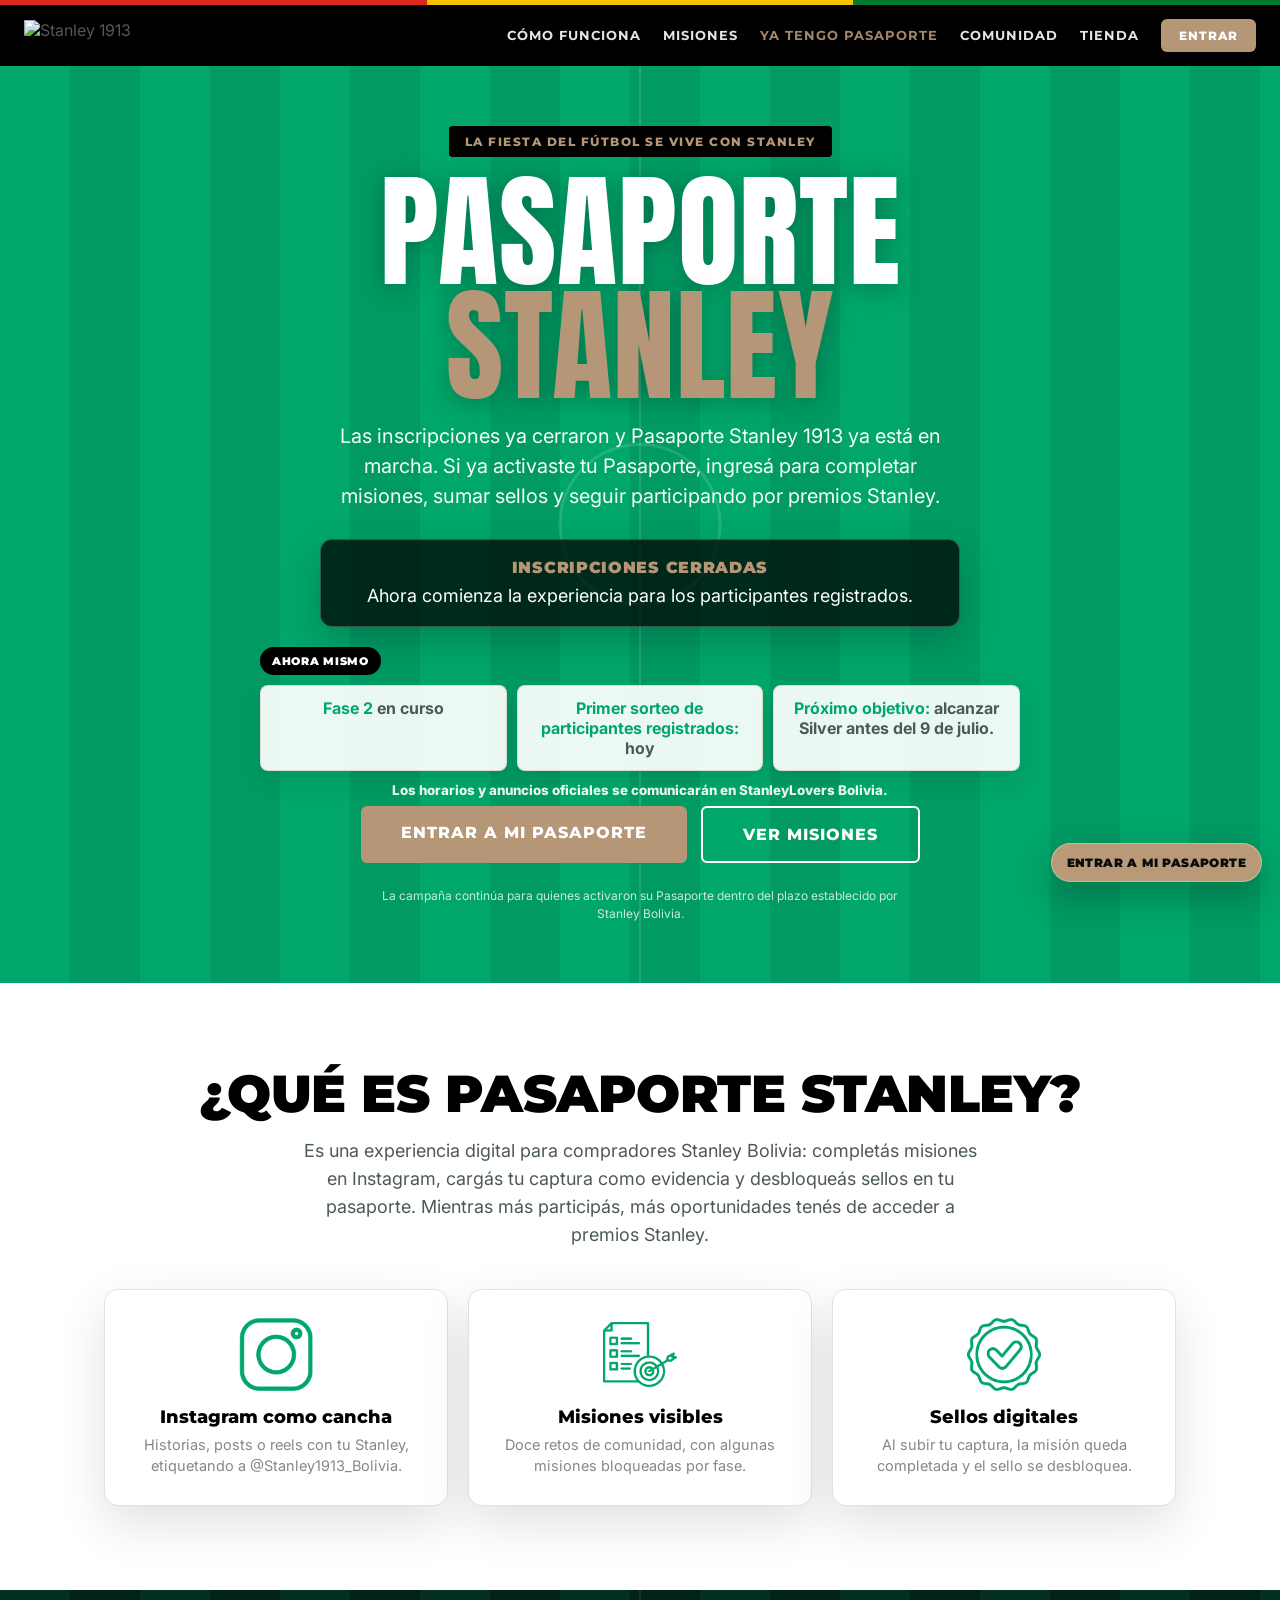
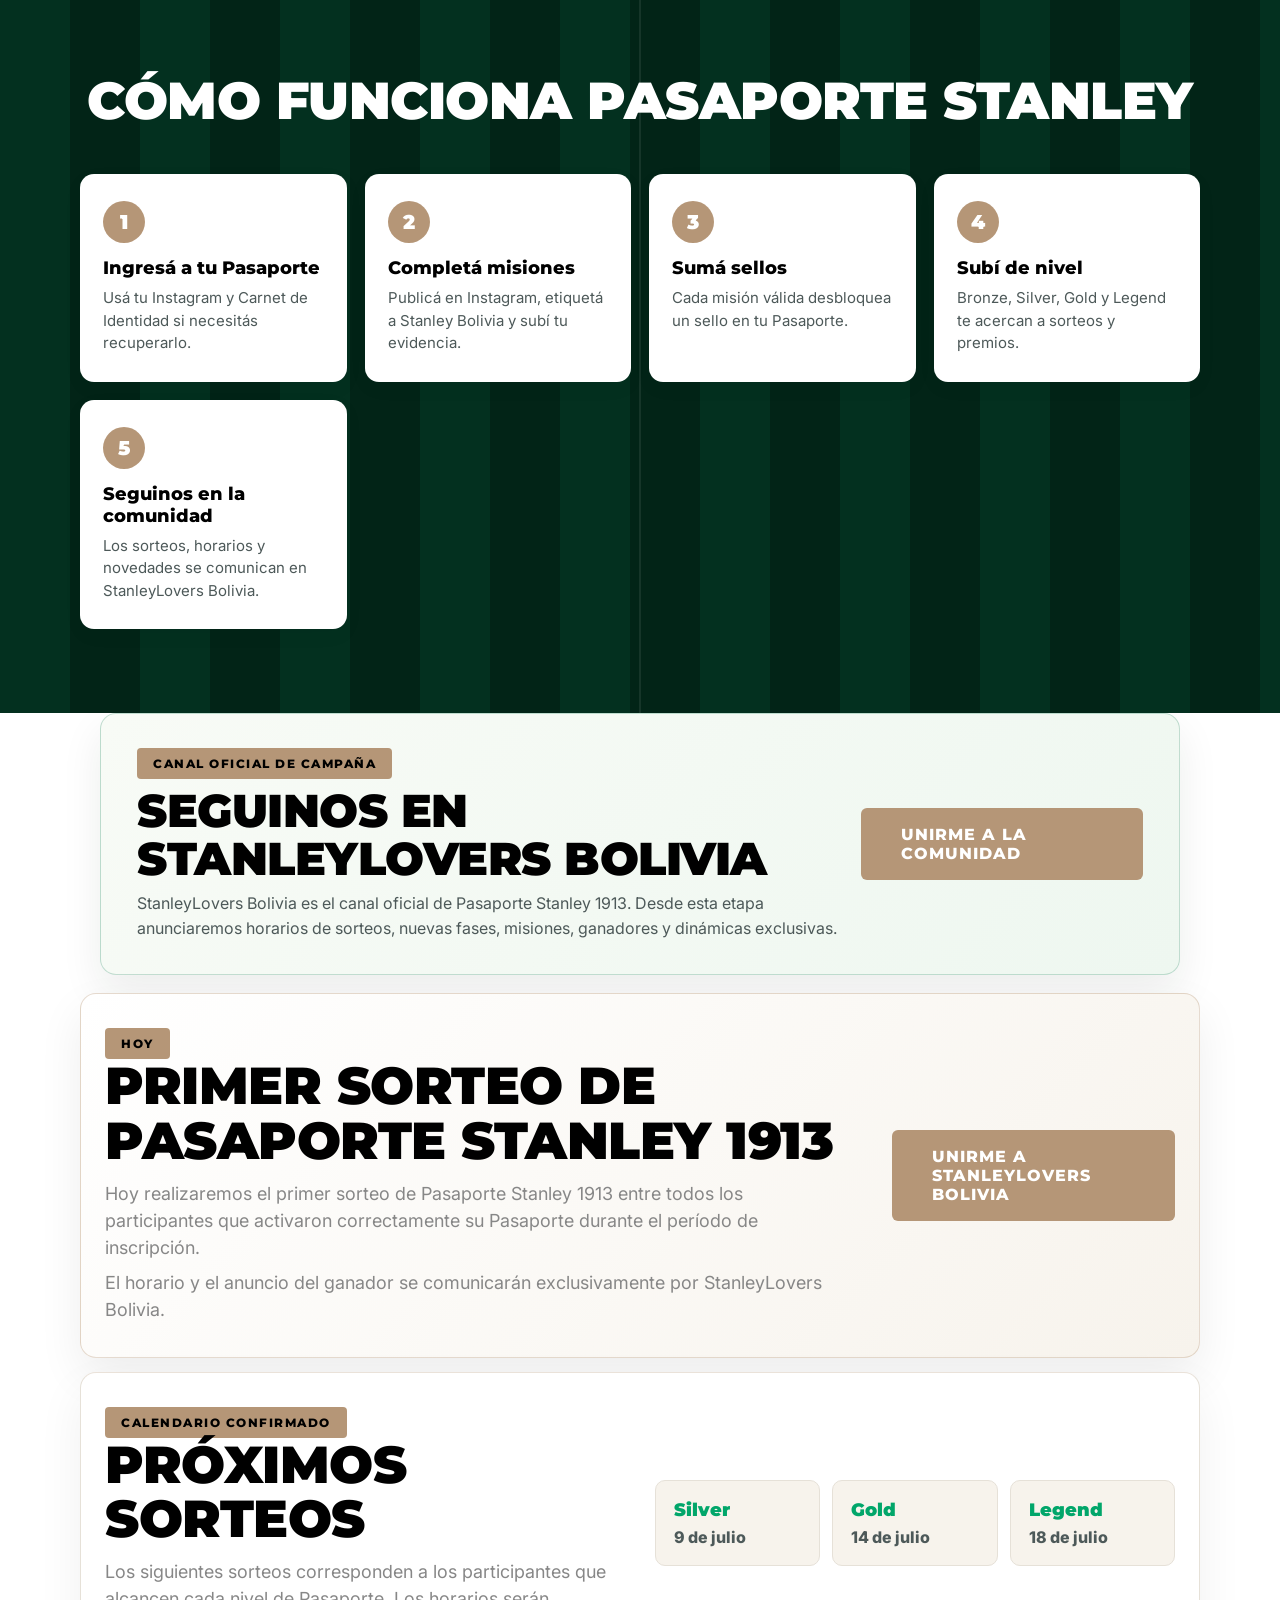
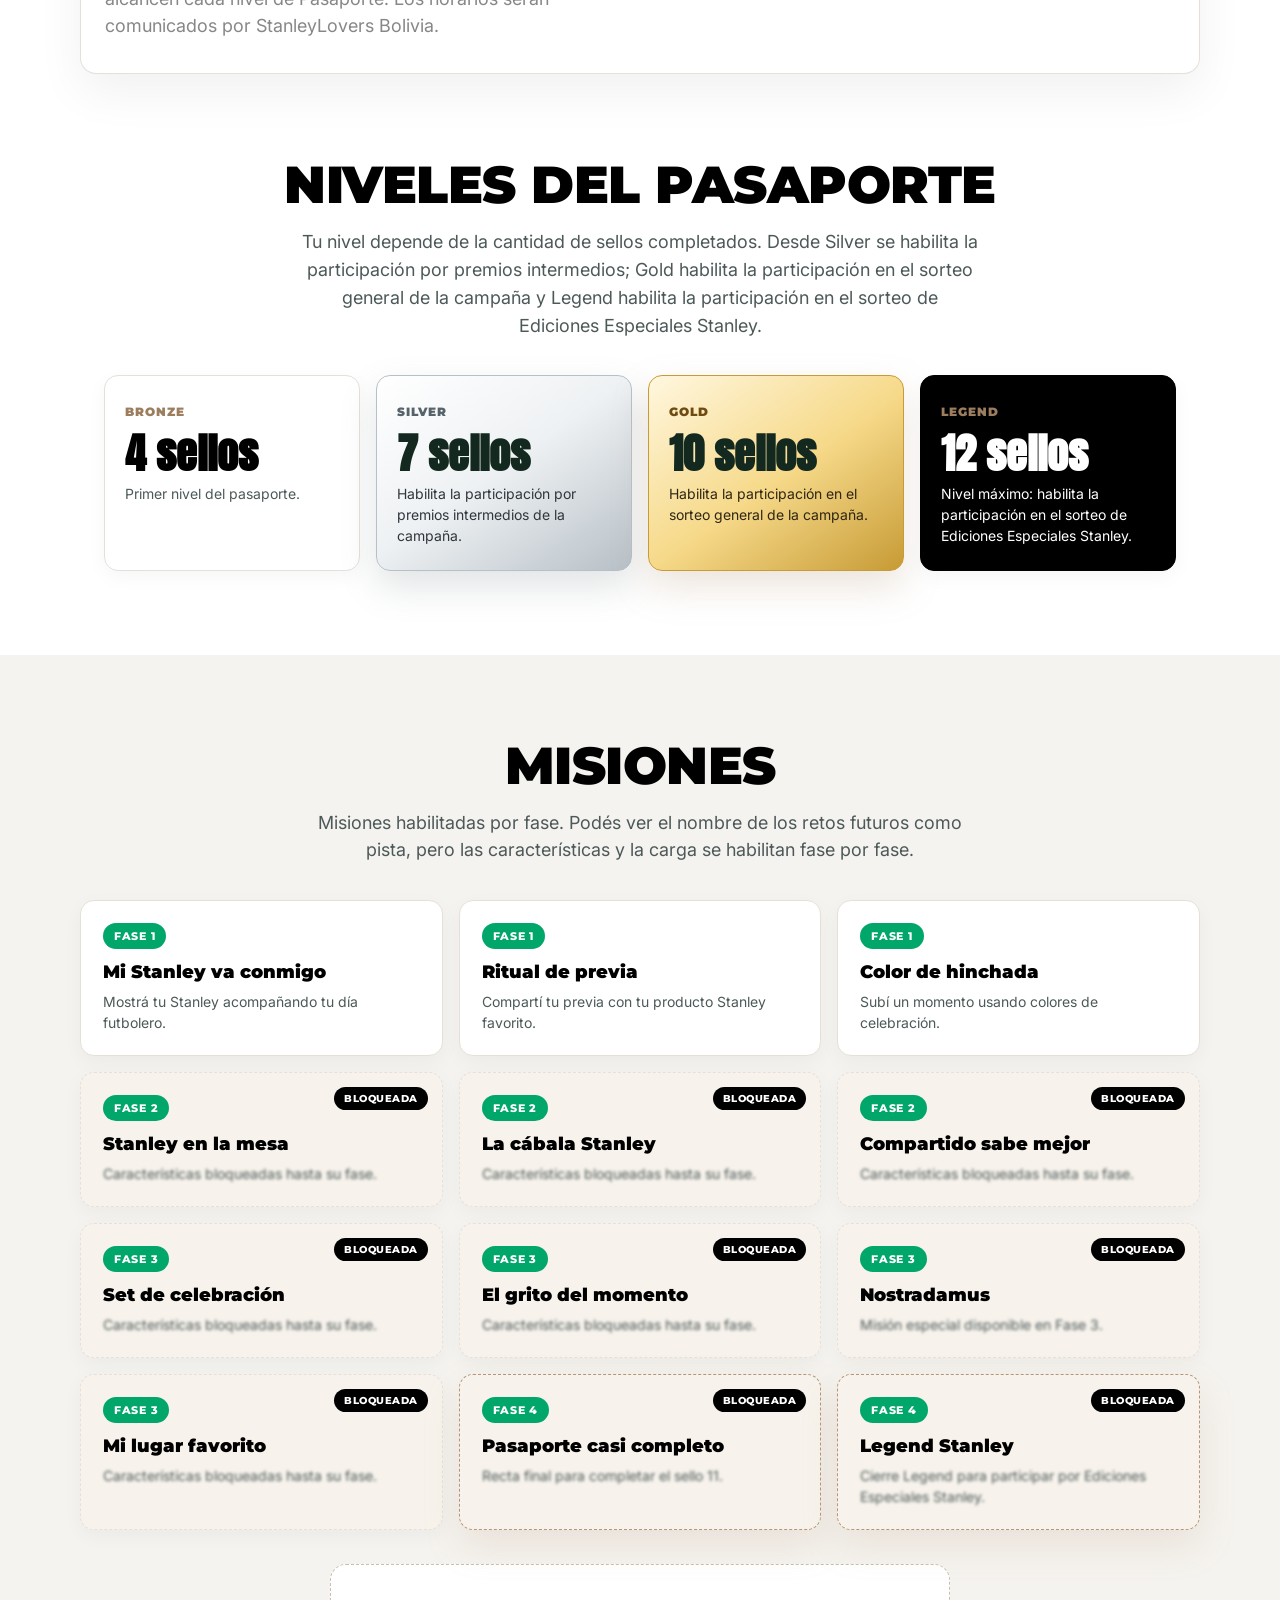
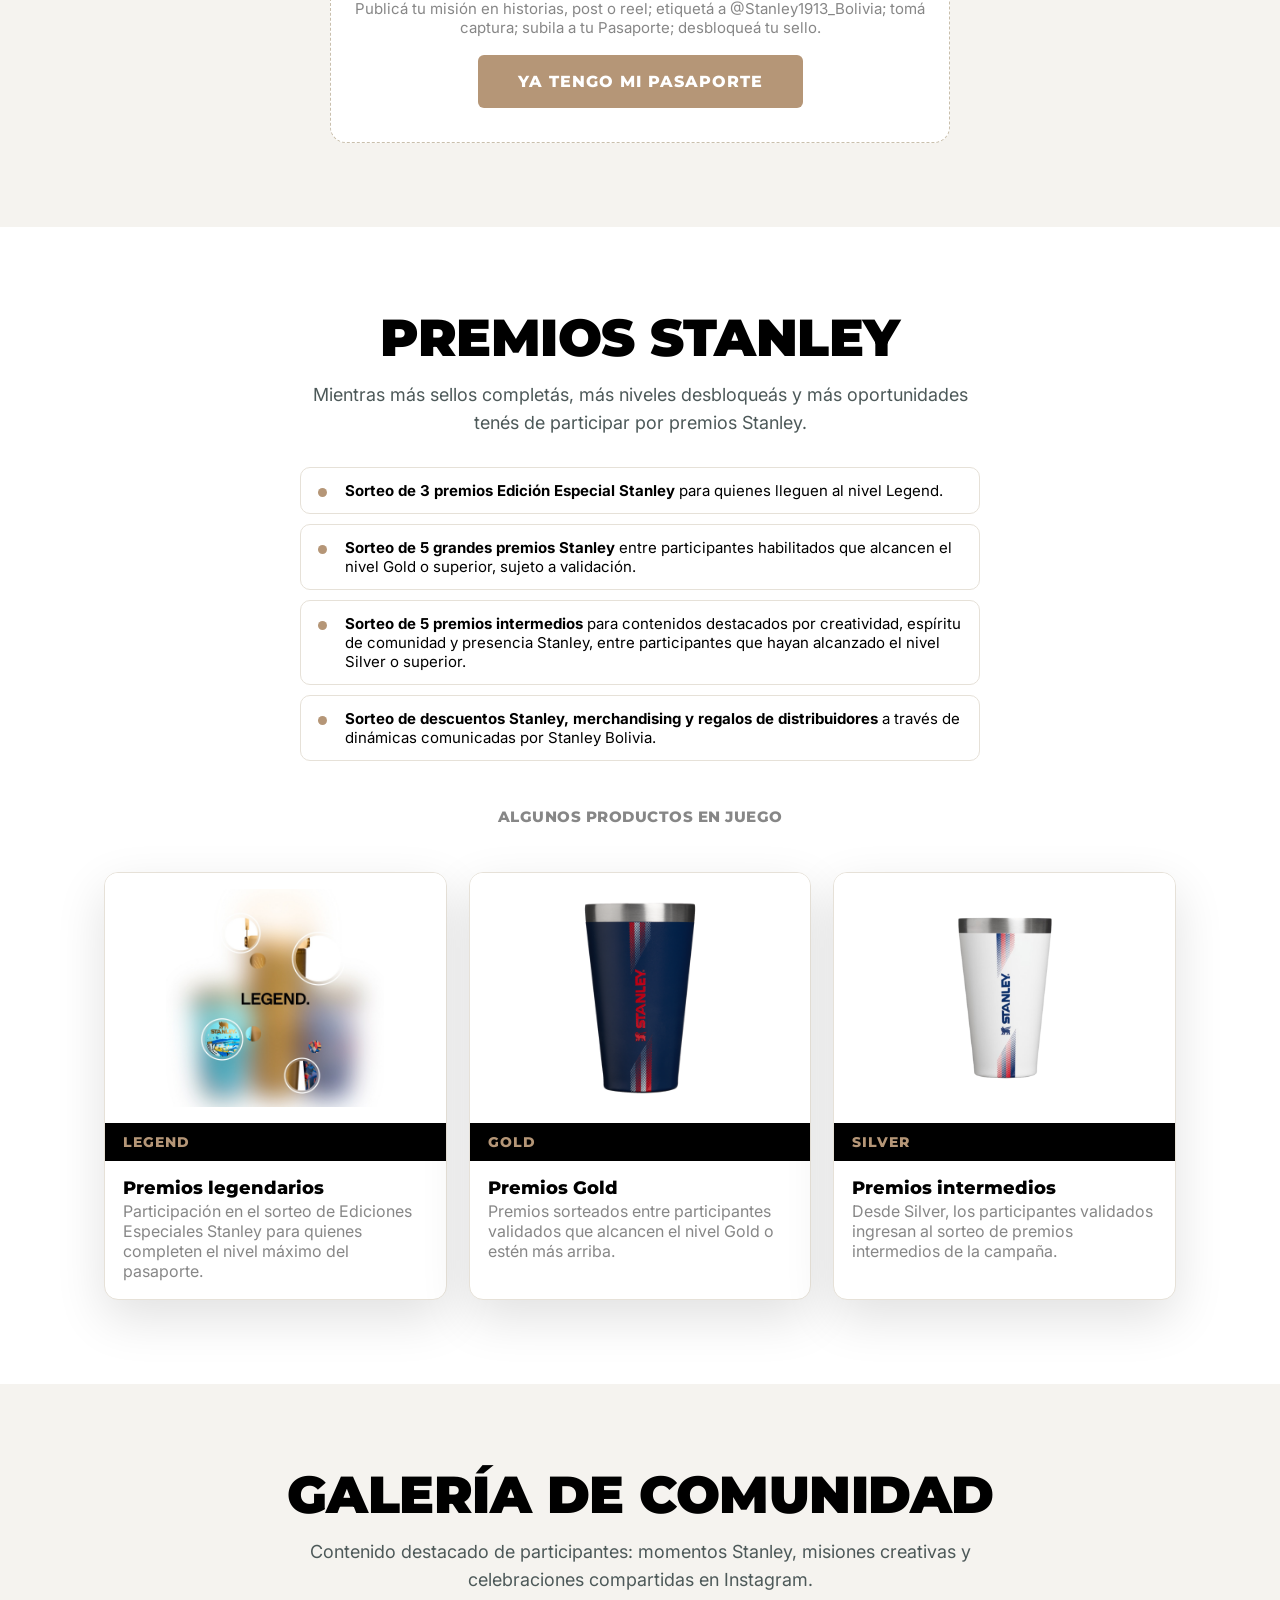
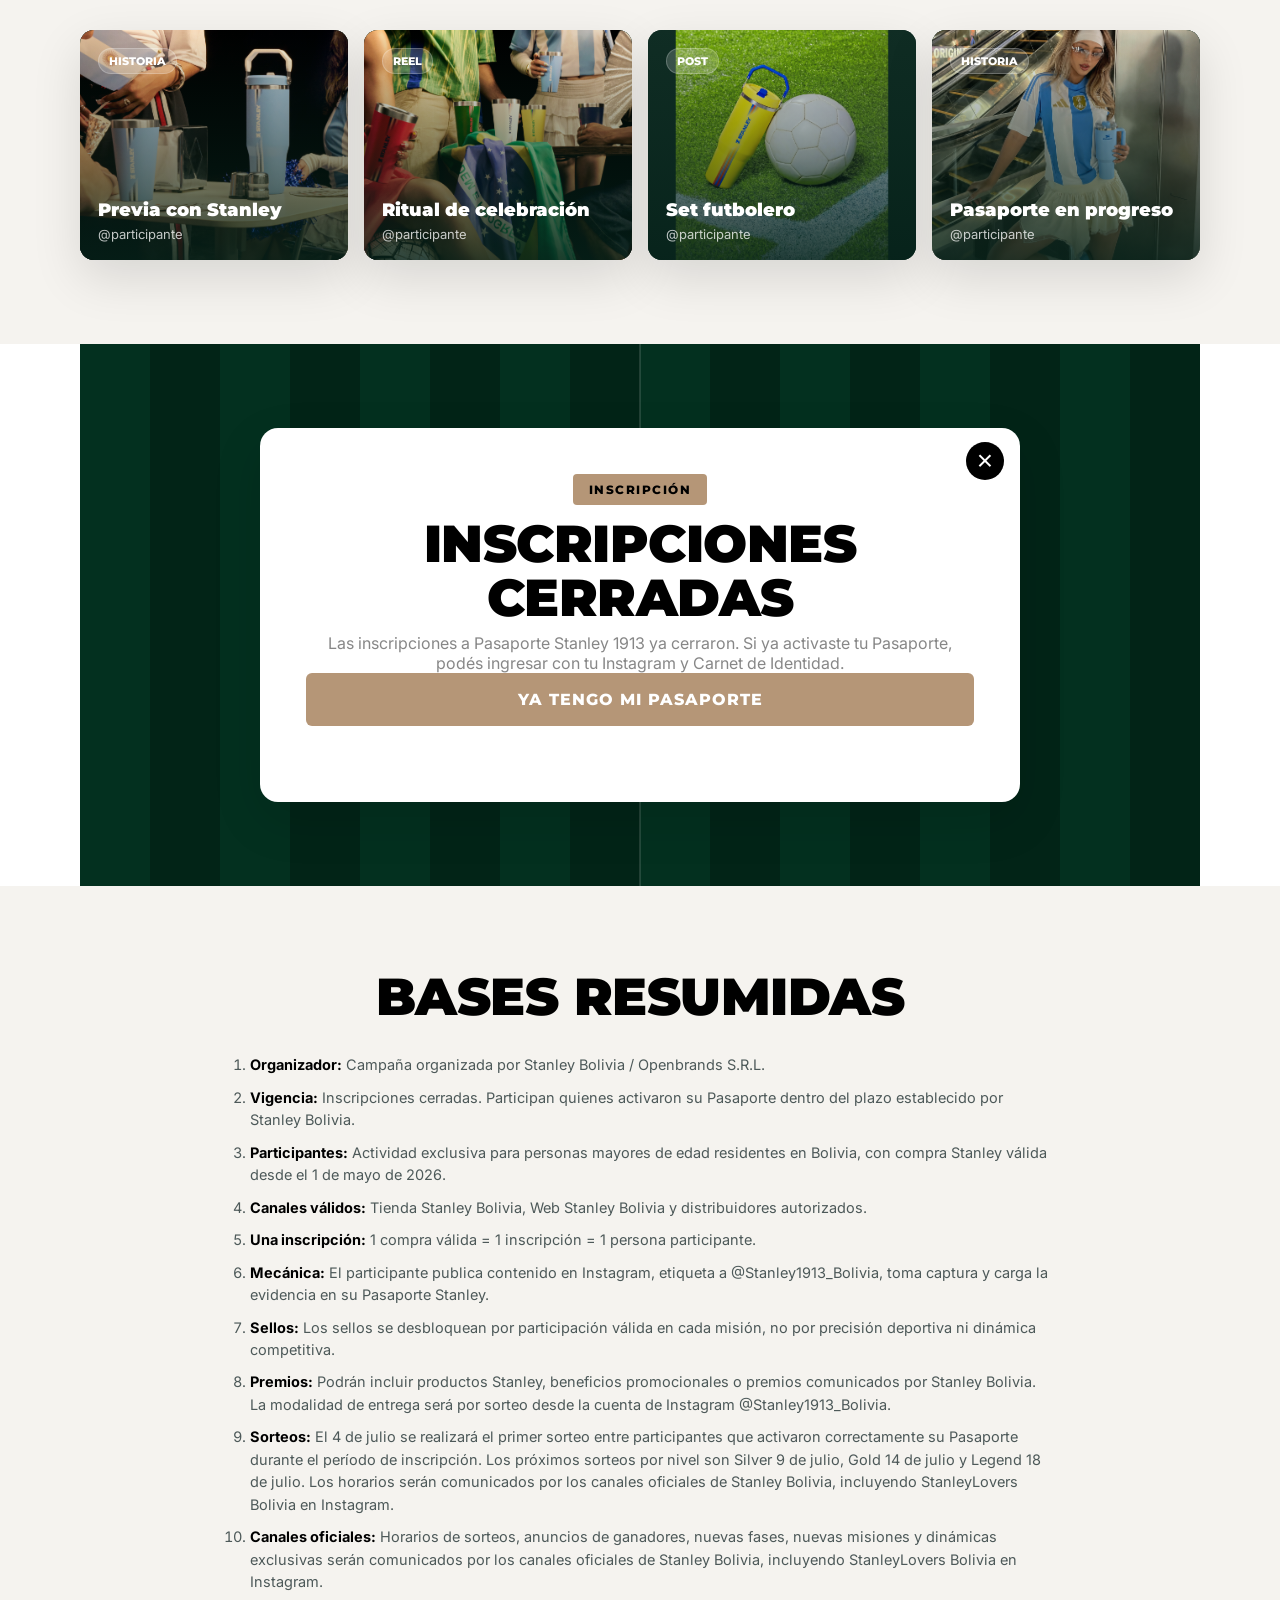
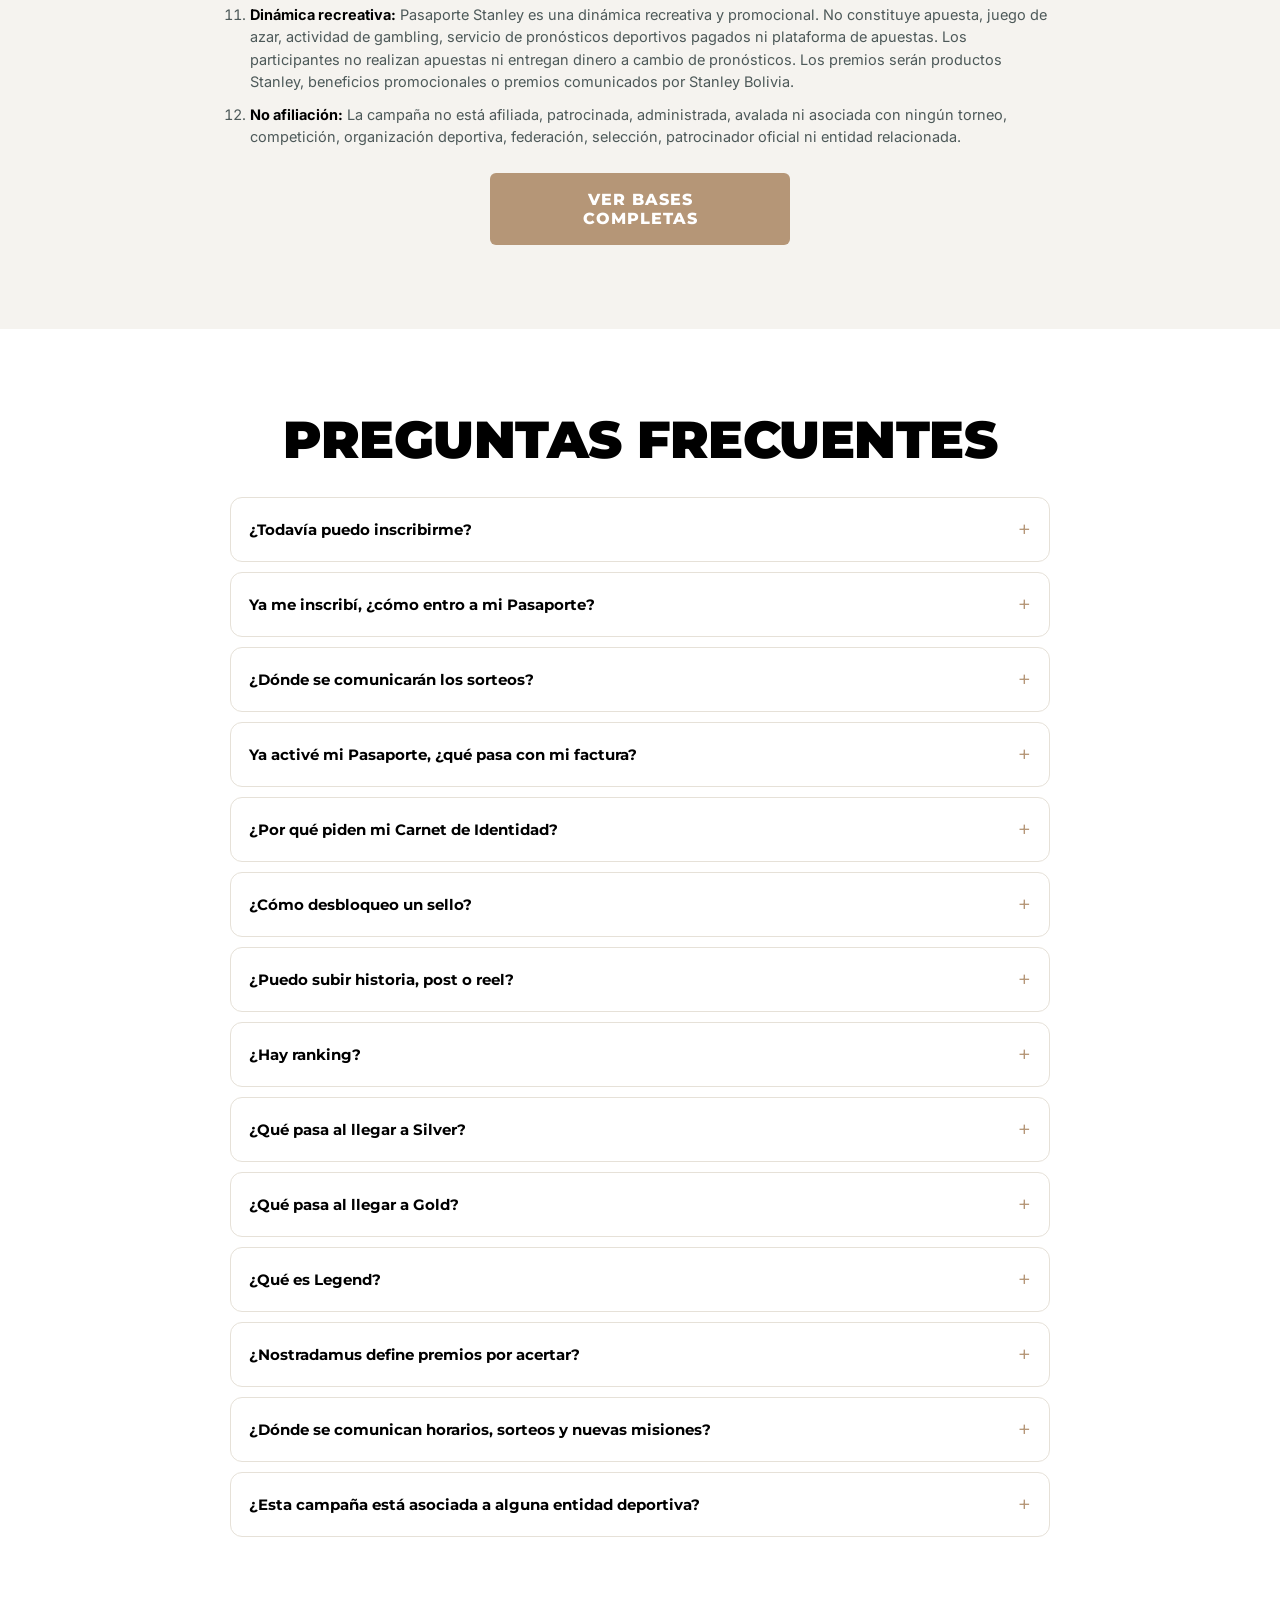
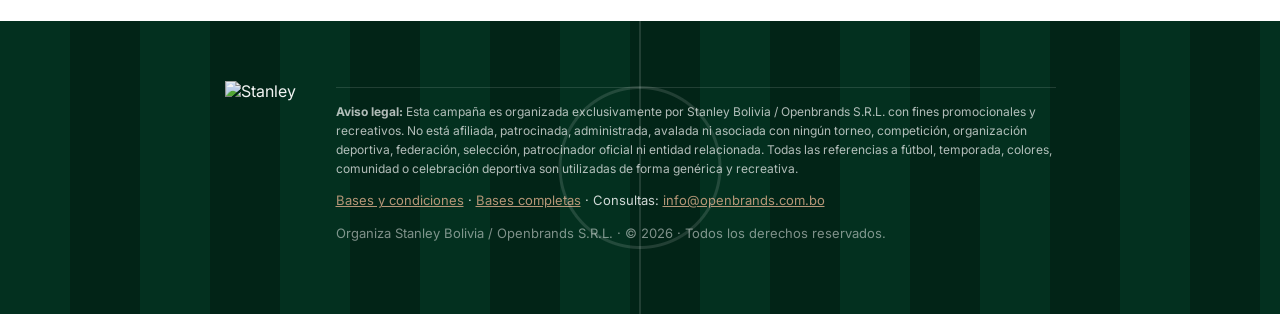
==== commit 67f51a22: "Corregir comunicacion de sorteos" ====
--- a/index.html
+++ b/index.html
@@ -52,9 +52,9 @@
     </div>
     <div class="now-card" aria-label="Estado actual de la campaña">
       <strong class="now-card__title">Ahora mismo</strong>
-      <span><strong>Inscripciones cerradas</strong></span>
       <span><strong>Fase 2</strong> en curso</span>
-      <span><strong>Primer sorteo Bronze:</strong> hoy</span>
+      <span><strong>Primer sorteo de participantes registrados:</strong> hoy</span>
+      <span><strong>Próximo objetivo:</strong> alcanzar Silver antes del 9 de julio.</span>
       <small>Los horarios y anuncios oficiales se comunicarán en StanleyLovers Bolivia.</small>
     </div>
     <div class="hero__cta">
@@ -98,9 +98,9 @@
 <section class="section bronze-draw" id="sorteo-bronze">
   <div>
     <span class="kicker kicker--dark">Hoy</span>
-    <h2 class="h2">Primer sorteo Bronze</h2>
-    <p>Hoy realizaremos el primer sorteo de Pasaporte Stanley 1913 entre los participantes inscritos y habilitados.</p>
-    <p>El horario y el anuncio del ganador se comunicarán en StanleyLovers Bolivia.</p>
+    <h2 class="h2">Primer sorteo de Pasaporte Stanley 1913</h2>
+    <p>Hoy realizaremos el primer sorteo de Pasaporte Stanley 1913 entre todos los participantes que activaron correctamente su Pasaporte durante el período de inscripción.</p>
+    <p>El horario y el anuncio del ganador se comunicarán exclusivamente por StanleyLovers Bolivia.</p>
   </div>
   <a class="btn btn--lg" href="https://www.instagram.com/channel/AbbX7p2jNimxBq8g/" target="_blank" rel="noopener" data-community-link>Unirme a StanleyLovers Bolivia</a>
 </section>
@@ -109,10 +109,9 @@
   <div>
     <span class="kicker kicker--dark">Calendario confirmado</span>
     <h2 class="h2">Próximos sorteos</h2>
-    <p>Los horarios de cada sorteo serán comunicados por StanleyLovers Bolivia, el canal oficial de Pasaporte Stanley 1913.</p>
+    <p>Los siguientes sorteos corresponden a los participantes que alcancen cada nivel de Pasaporte. Los horarios serán comunicados por StanleyLovers Bolivia.</p>
   </div>
   <div class="draws-grid">
-    <article><strong>Bronze</strong><span>4 de julio</span></article>
     <article><strong>Silver</strong><span>9 de julio</span></article>
     <article><strong>Gold</strong><span>14 de julio</span></article>
     <article><strong>Legend</strong><span>18 de julio</span></article>
@@ -295,7 +294,7 @@
     <li><strong>Mecánica:</strong> El participante publica contenido en Instagram, etiqueta a @Stanley1913_Bolivia, toma captura y carga la evidencia en su Pasaporte Stanley.</li>
     <li><strong>Sellos:</strong> Los sellos se desbloquean por participación válida en cada misión, no por precisión deportiva ni dinámica competitiva.</li>
     <li><strong>Premios:</strong> Podrán incluir productos Stanley, beneficios promocionales o premios comunicados por Stanley Bolivia. La modalidad de entrega será por sorteo desde la cuenta de Instagram @Stanley1913_Bolivia.</li>
-    <li><strong>Sorteos:</strong> Las fechas confirmadas son Bronze 4 de julio, Silver 9 de julio, Gold 14 de julio y Legend 18 de julio. Los horarios serán comunicados por los canales oficiales de Stanley Bolivia, incluyendo StanleyLovers Bolivia en Instagram.</li>
+    <li><strong>Sorteos:</strong> El 4 de julio se realizará el primer sorteo entre participantes que activaron correctamente su Pasaporte durante el período de inscripción. Los próximos sorteos por nivel son Silver 9 de julio, Gold 14 de julio y Legend 18 de julio. Los horarios serán comunicados por los canales oficiales de Stanley Bolivia, incluyendo StanleyLovers Bolivia en Instagram.</li>
     <li><strong>Canales oficiales:</strong> Horarios de sorteos, anuncios de ganadores, nuevas fases, nuevas misiones y dinámicas exclusivas serán comunicados por los canales oficiales de Stanley Bolivia, incluyendo StanleyLovers Bolivia en Instagram.</li>
     <li><strong>Dinámica recreativa:</strong> Pasaporte Stanley es una dinámica recreativa y promocional. No constituye apuesta, juego de azar, actividad de gambling, servicio de pronósticos deportivos pagados ni plataforma de apuestas. Los participantes no realizan apuestas ni entregan dinero a cambio de pronósticos. Los premios serán productos Stanley, beneficios promocionales o premios comunicados por Stanley Bolivia.</li>
     <li><strong>No afiliación:</strong> La campaña no está afiliada, patrocinada, administrada, avalada ni asociada con ningún torneo, competición, organización deportiva, federación, selección, patrocinador oficial ni entidad relacionada.</li>
@@ -349,7 +348,7 @@
     <p><strong>Mecánica.</strong> El participante completa misiones publicando contenido en Instagram, etiquetando a @Stanley1913_Bolivia, tomando captura y cargando la evidencia en la web.</p>
     <p><strong>Sellos y niveles.</strong> Cada misión válida desbloquea un sello. Bronze requiere 4 sellos, Silver 7, Gold 10 y Legend 12. Desde Silver se habilita la participación por premios intermedios con todos los participantes que hayan llegado a ese nivel del pasaporte o estén más arriba.</p>
     <p><strong>Nostradamus.</strong> Es una misión lúdica, no competitiva. No hay ranking, premio por acertar ni selección de ganadores por precisión. La recompensa es el sello por participar.</p>
-    <p><strong>Premios y sorteos.</strong> Los premios serán sorteados. La modalidad de entrega de premios será el sorteo, realizado desde la cuenta de Instagram @Stanley1913_Bolivia. Las fechas confirmadas son Bronze 4 de julio, Silver 9 de julio, Gold 14 de julio y Legend 18 de julio. Los horarios serán comunicados por los canales oficiales de Stanley Bolivia, incluyendo StanleyLovers Bolivia en Instagram.</p>
+    <p><strong>Premios y sorteos.</strong> Los premios serán sorteados. La modalidad de entrega de premios será el sorteo, realizado desde la cuenta de Instagram @Stanley1913_Bolivia. El 4 de julio se realizará el primer sorteo entre participantes que activaron correctamente su Pasaporte durante el período de inscripción. Los próximos sorteos por nivel son Silver 9 de julio, Gold 14 de julio y Legend 18 de julio. Los horarios serán comunicados por los canales oficiales de Stanley Bolivia, incluyendo StanleyLovers Bolivia en Instagram.</p>
     <p><strong>Canales oficiales.</strong> Horarios de sorteos, anuncios de ganadores, nuevas fases, nuevas misiones y dinámicas exclusivas serán comunicados por los canales oficiales de Stanley Bolivia, incluyendo StanleyLovers Bolivia en Instagram.</p>
     <p><strong>Validación.</strong> Stanley Bolivia podrá revisar, validar, rechazar o anular registros y evidencias incompletas, duplicadas, inconsistentes, ilegibles o no verificables.</p>
     <p><strong>Uso de datos e imagen.</strong> Los datos se usan para gestionar la campaña, validar participantes, comunicar beneficios y coordinar premios. El contenido destacado podrá mostrarse en la galería de comunidad de la campaña.</p>
--- a/styles.css
+++ b/styles.css
@@ -610,9 +610,9 @@
   z-index:75;
   border:0;
   border-radius:999px;
-  background:var(--ink);
-  color:#fff;
-  box-shadow:0 14px 34px rgba(0,0,0,.22);
+  background:#B99A78;
+  color:#0b0b0b;
+  box-shadow:0 14px 34px rgba(0,0,0,.24),0 0 0 1px rgba(255,255,255,.28) inset;
   padding:12px 16px;
   font-family:'Montserrat',sans-serif;
   font-weight:900;
@@ -622,10 +622,15 @@
   cursor:pointer;
 }
 .passport-floating-access[data-mode="passport"]{
-  background:var(--green);
-}
-.passport-floating-access:hover{
+  background:#B99A78;
+  color:#0b0b0b;
+}
+.passport-floating-access:hover,
+.passport-floating-access:focus-visible{
   transform:translateY(-1px);
+  background:#d1b08d;
+  box-shadow:0 18px 42px rgba(0,0,0,.30),0 0 0 3px rgba(185,154,120,.28);
+  outline:0;
 }
 .now-card{
   display:grid;
@@ -732,7 +737,7 @@
 }
 .draws-grid{
   display:grid;
-  grid-template-columns:repeat(2,minmax(0,1fr));
+  grid-template-columns:repeat(3,minmax(0,1fr));
   gap:12px;
 }
 .draws-grid article{
@@ -778,6 +783,36 @@
     padding:28px 18px;
   }
   .draws-grid{
-    grid-template-columns:1fr 1fr;
-  }
-}
+    grid-template-columns:1fr;
+  }
+}
+
+/* Ajuste de ritmo visual post-inscripciones */
+#stanleylovers.community-strip{
+  margin-bottom:18px;
+  padding-top:34px;
+  padding-bottom:34px;
+}
+#sorteo-bronze.bronze-draw{
+  margin-top:0;
+  margin-bottom:14px;
+  padding-top:34px;
+  padding-bottom:34px;
+}
+#sorteos.draws-strip{
+  margin-top:0;
+  padding-top:34px;
+  padding-bottom:34px;
+}
+#sorteo-bronze + #sorteos{
+  border-top-color:rgba(181,150,119,.28);
+}
+@media(max-width:700px){
+  #stanleylovers.community-strip,
+  #sorteo-bronze.bronze-draw,
+  #sorteos.draws-strip{
+    padding-top:24px;
+    padding-bottom:24px;
+    margin-bottom:12px;
+  }
+}
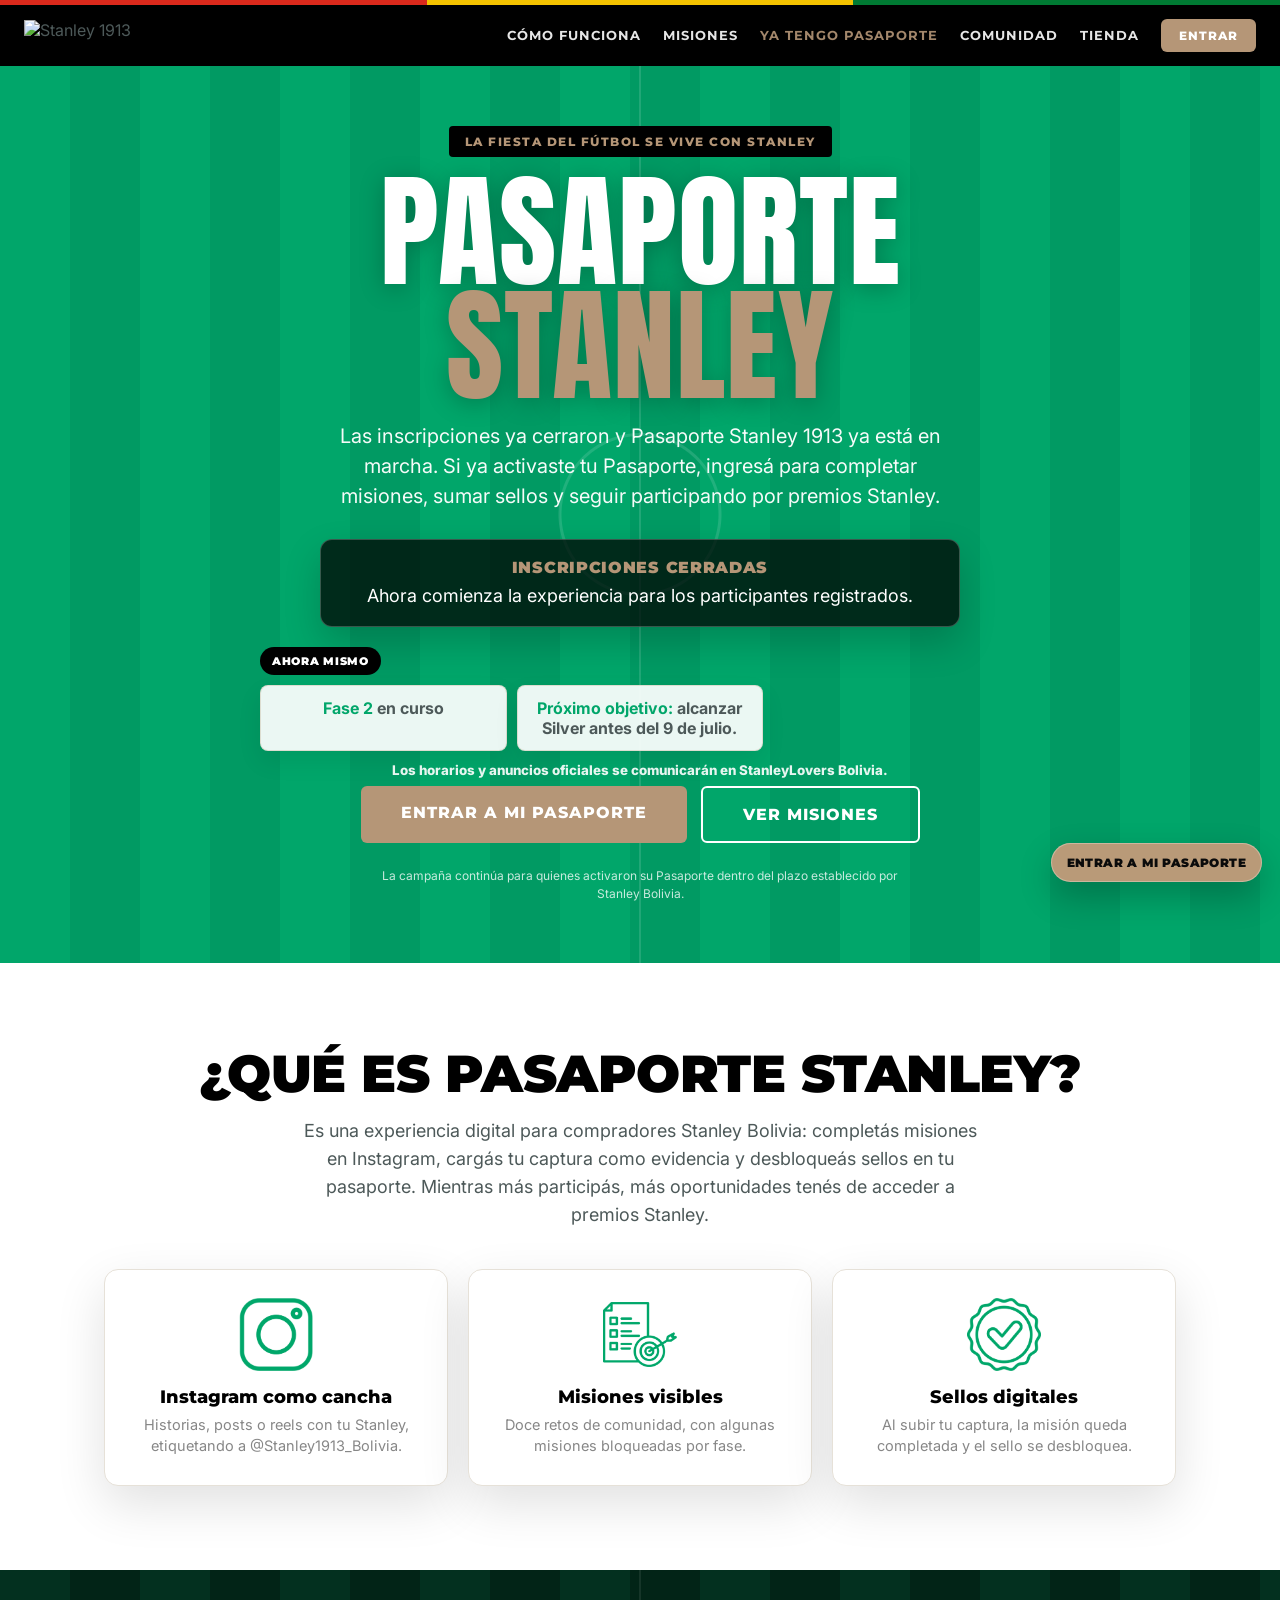
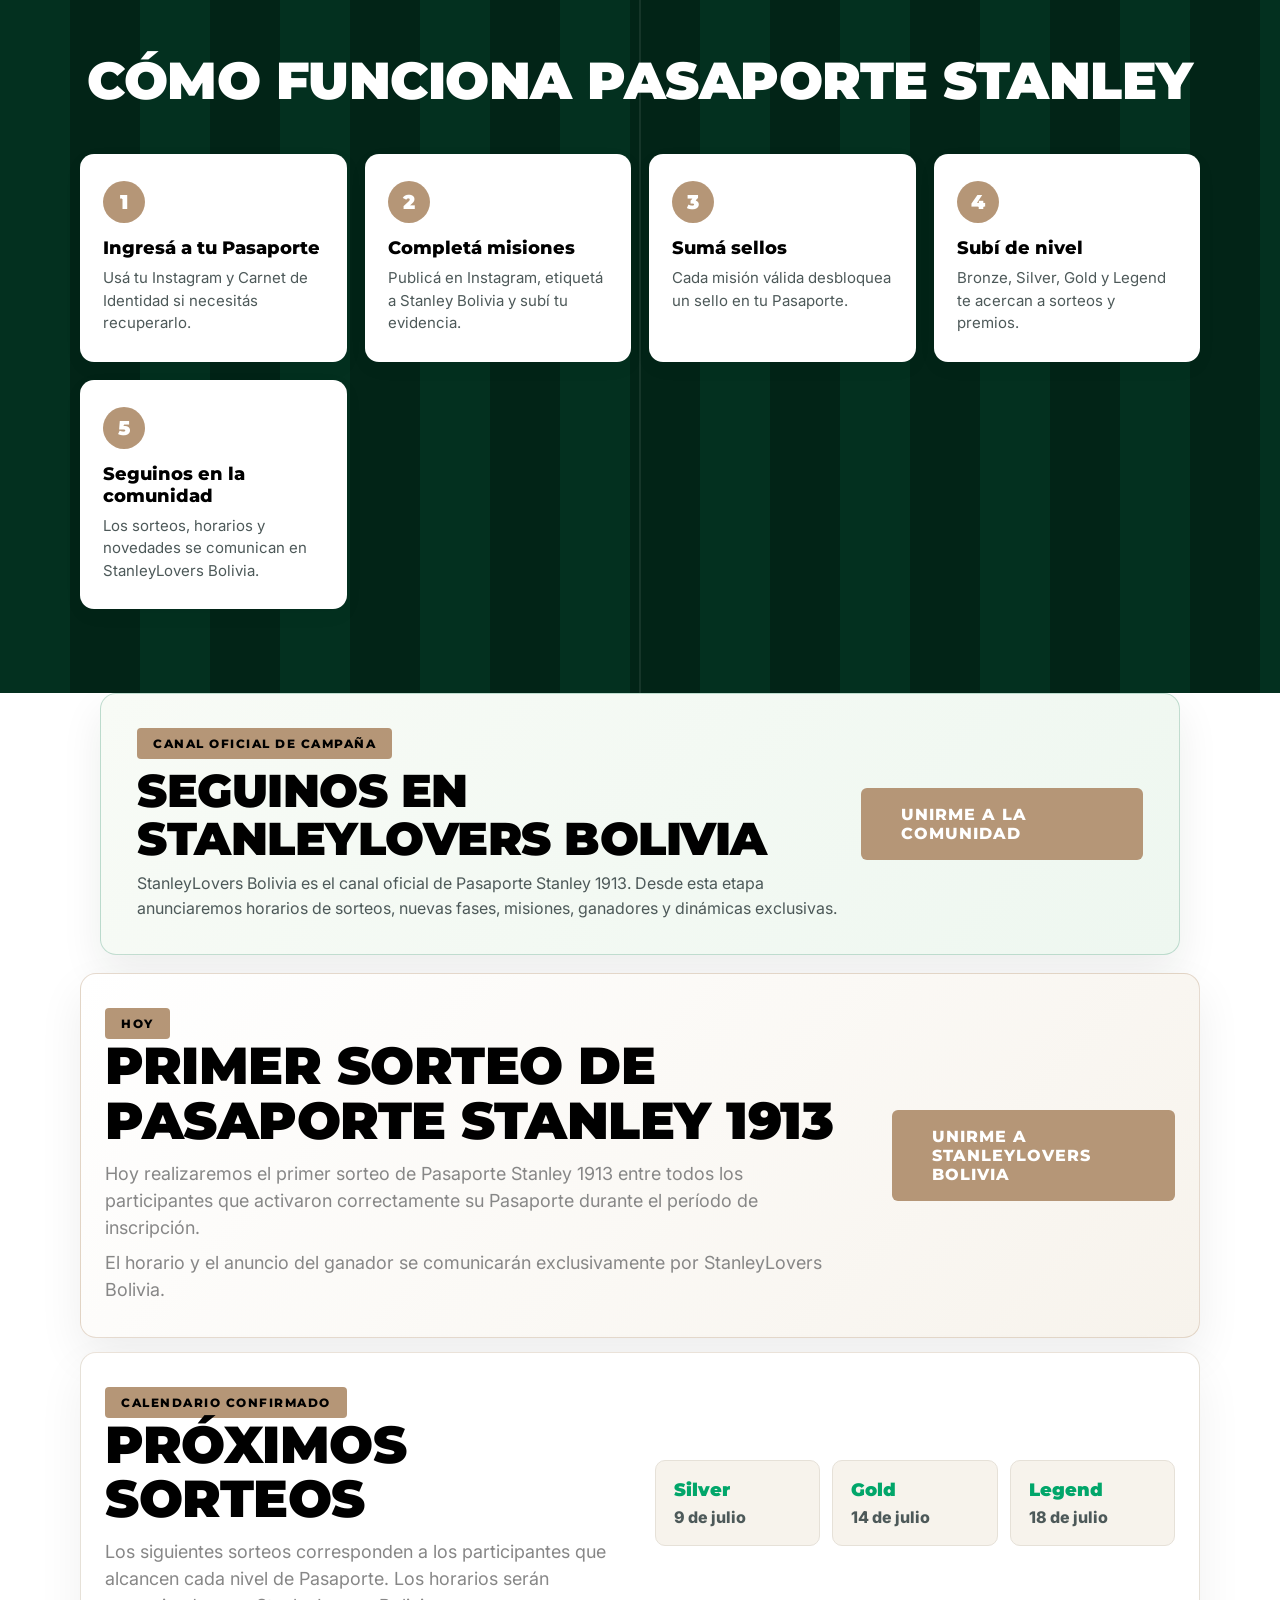
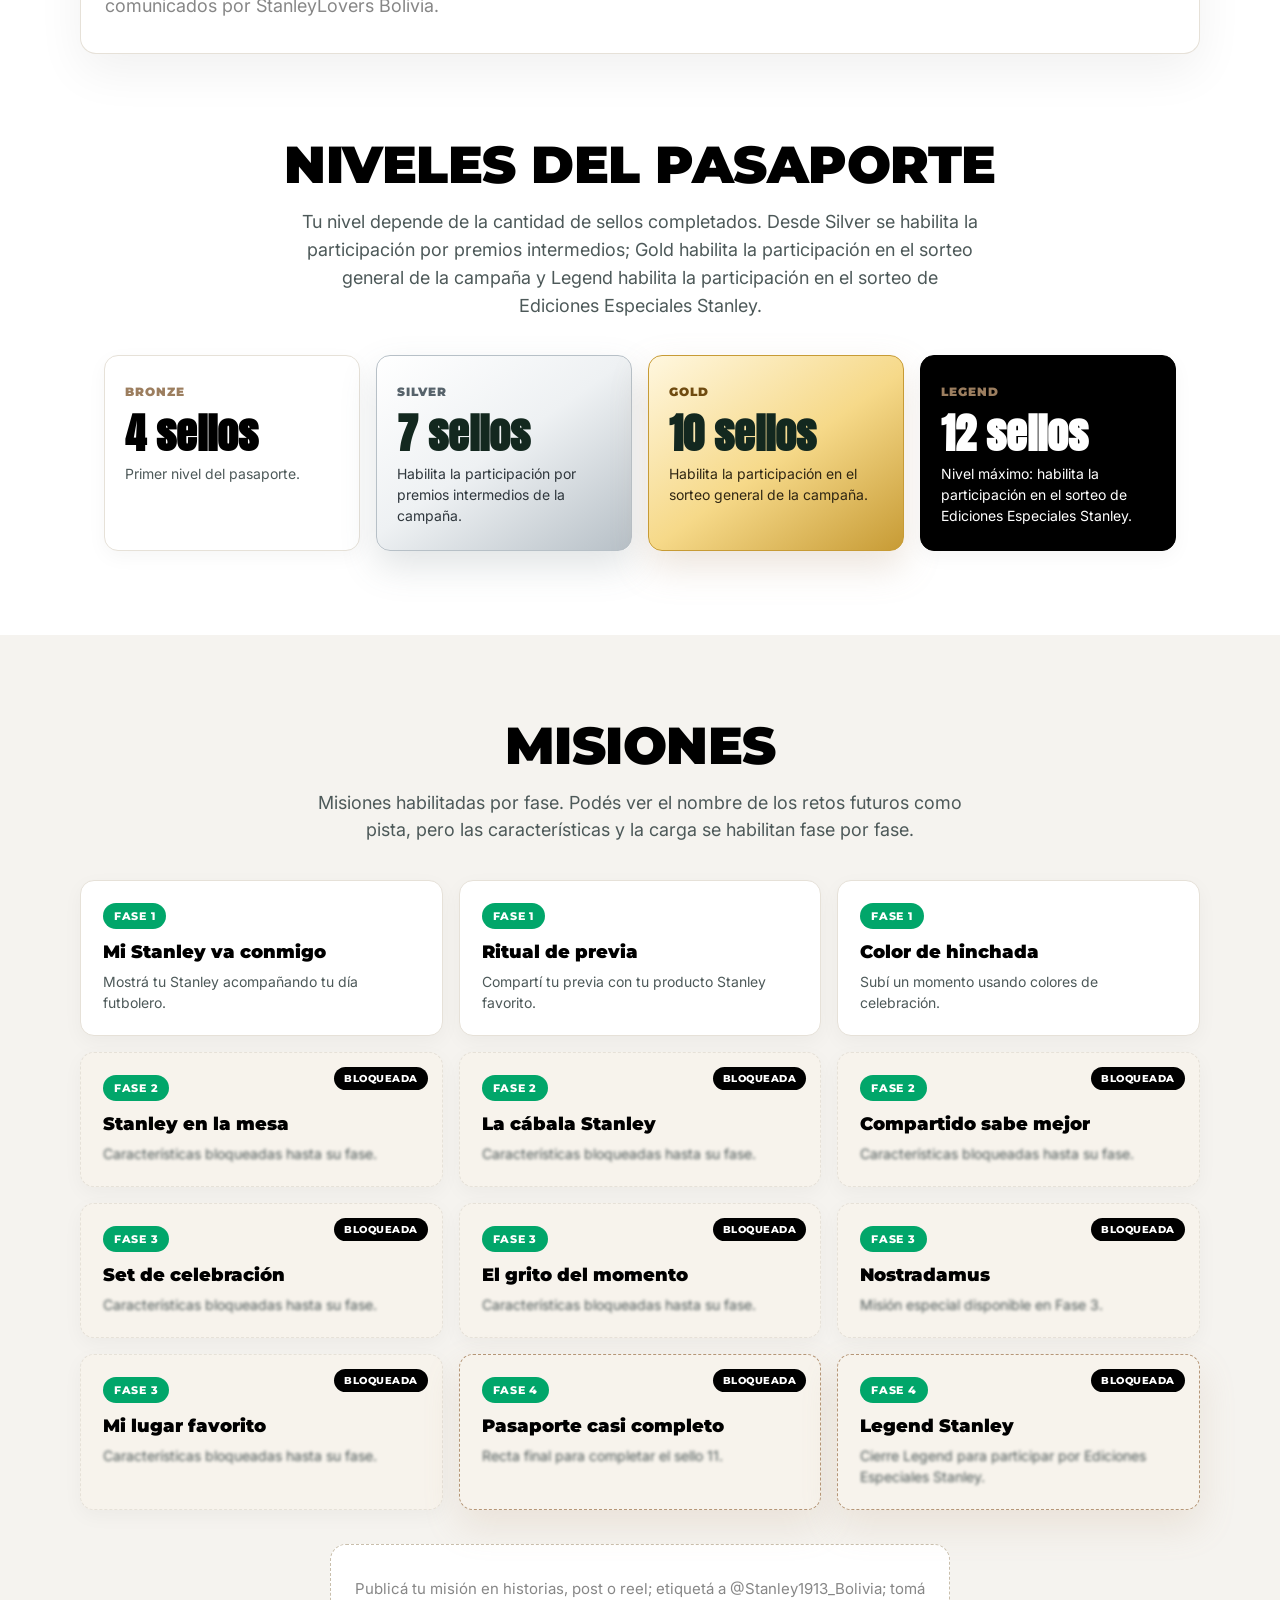
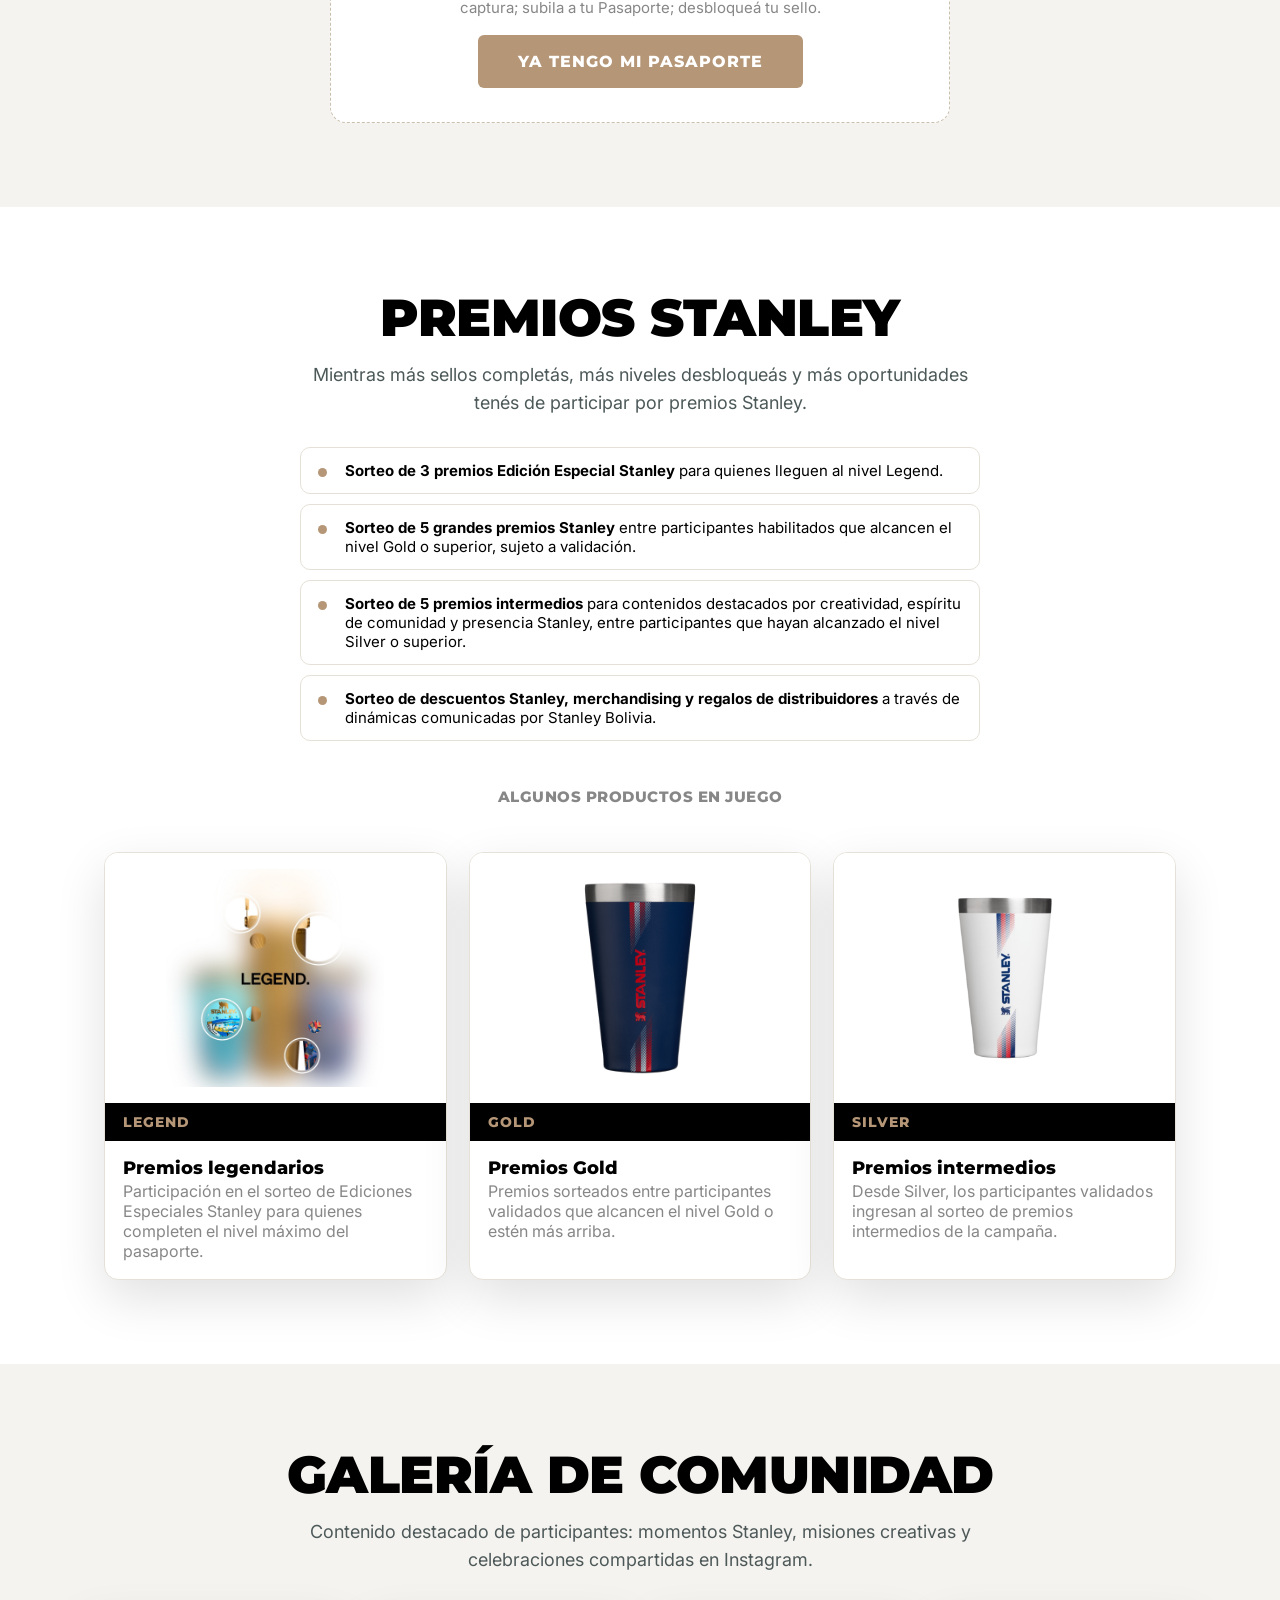
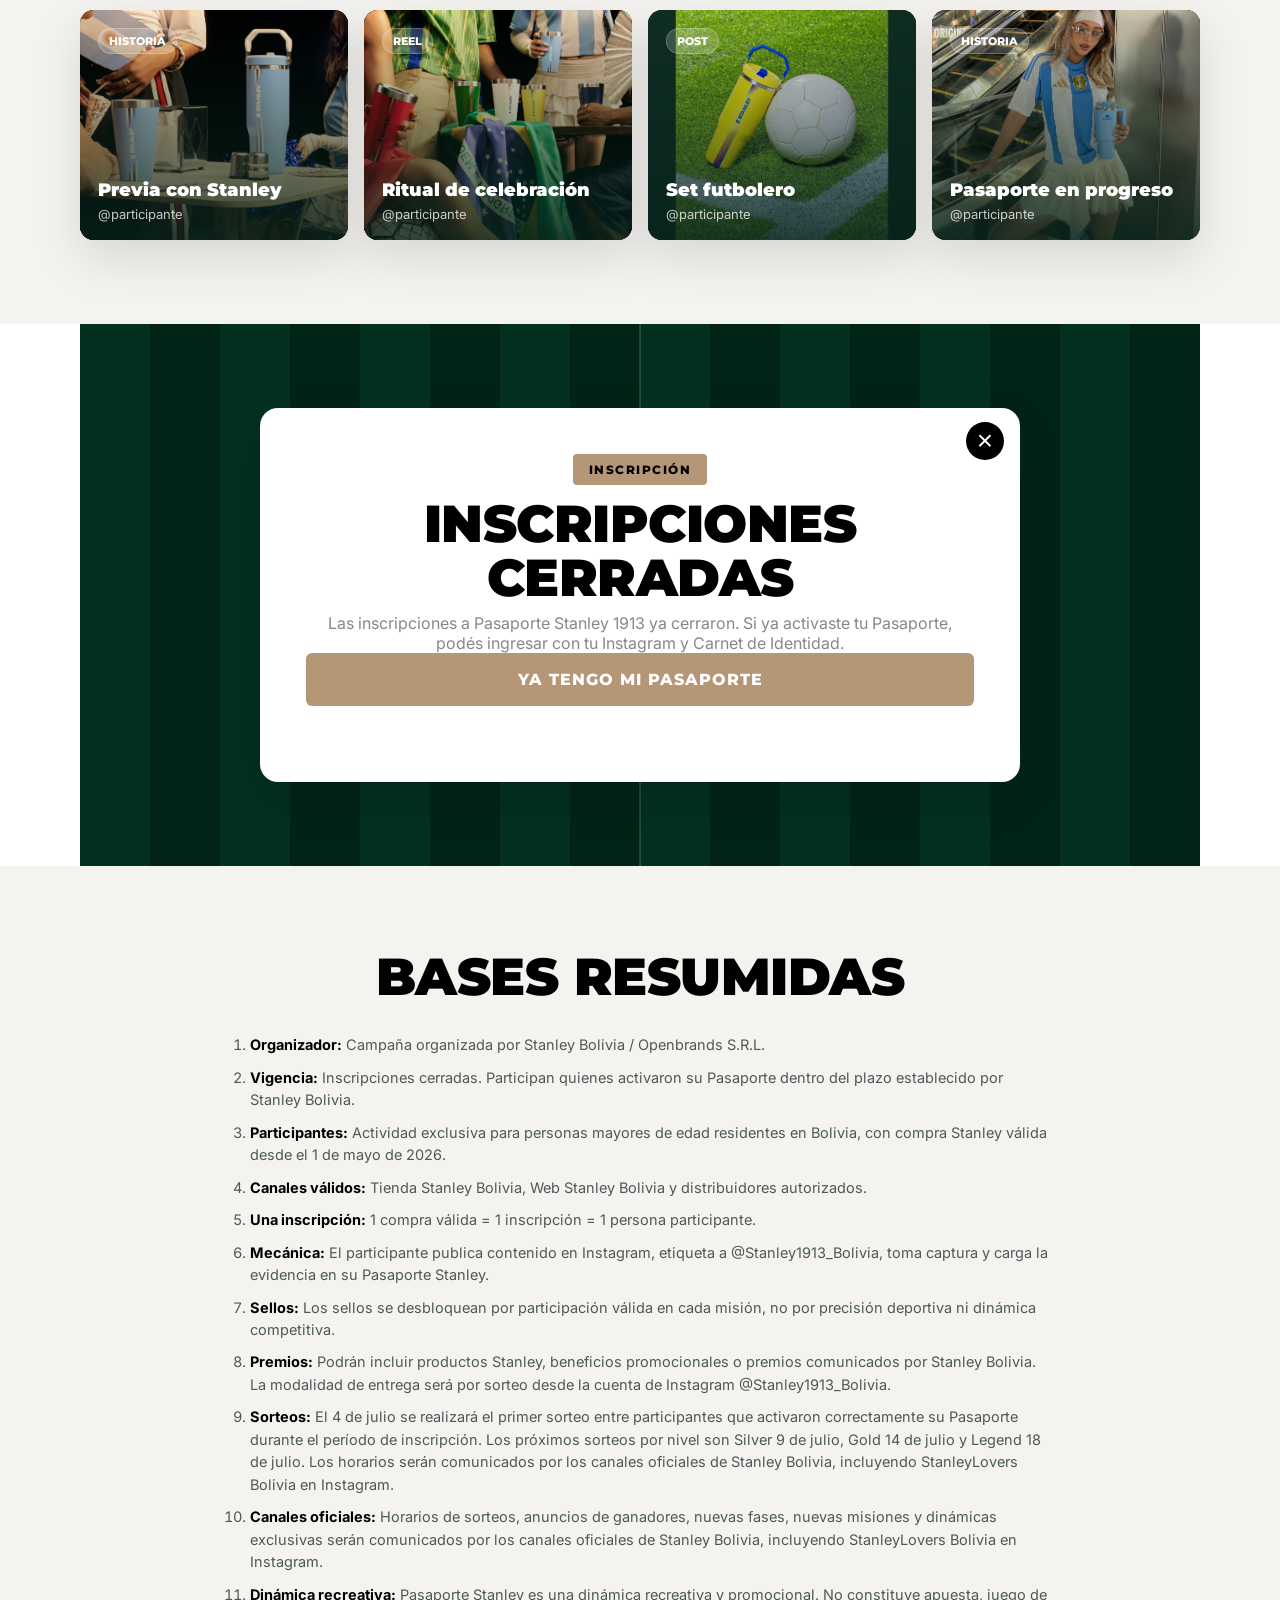
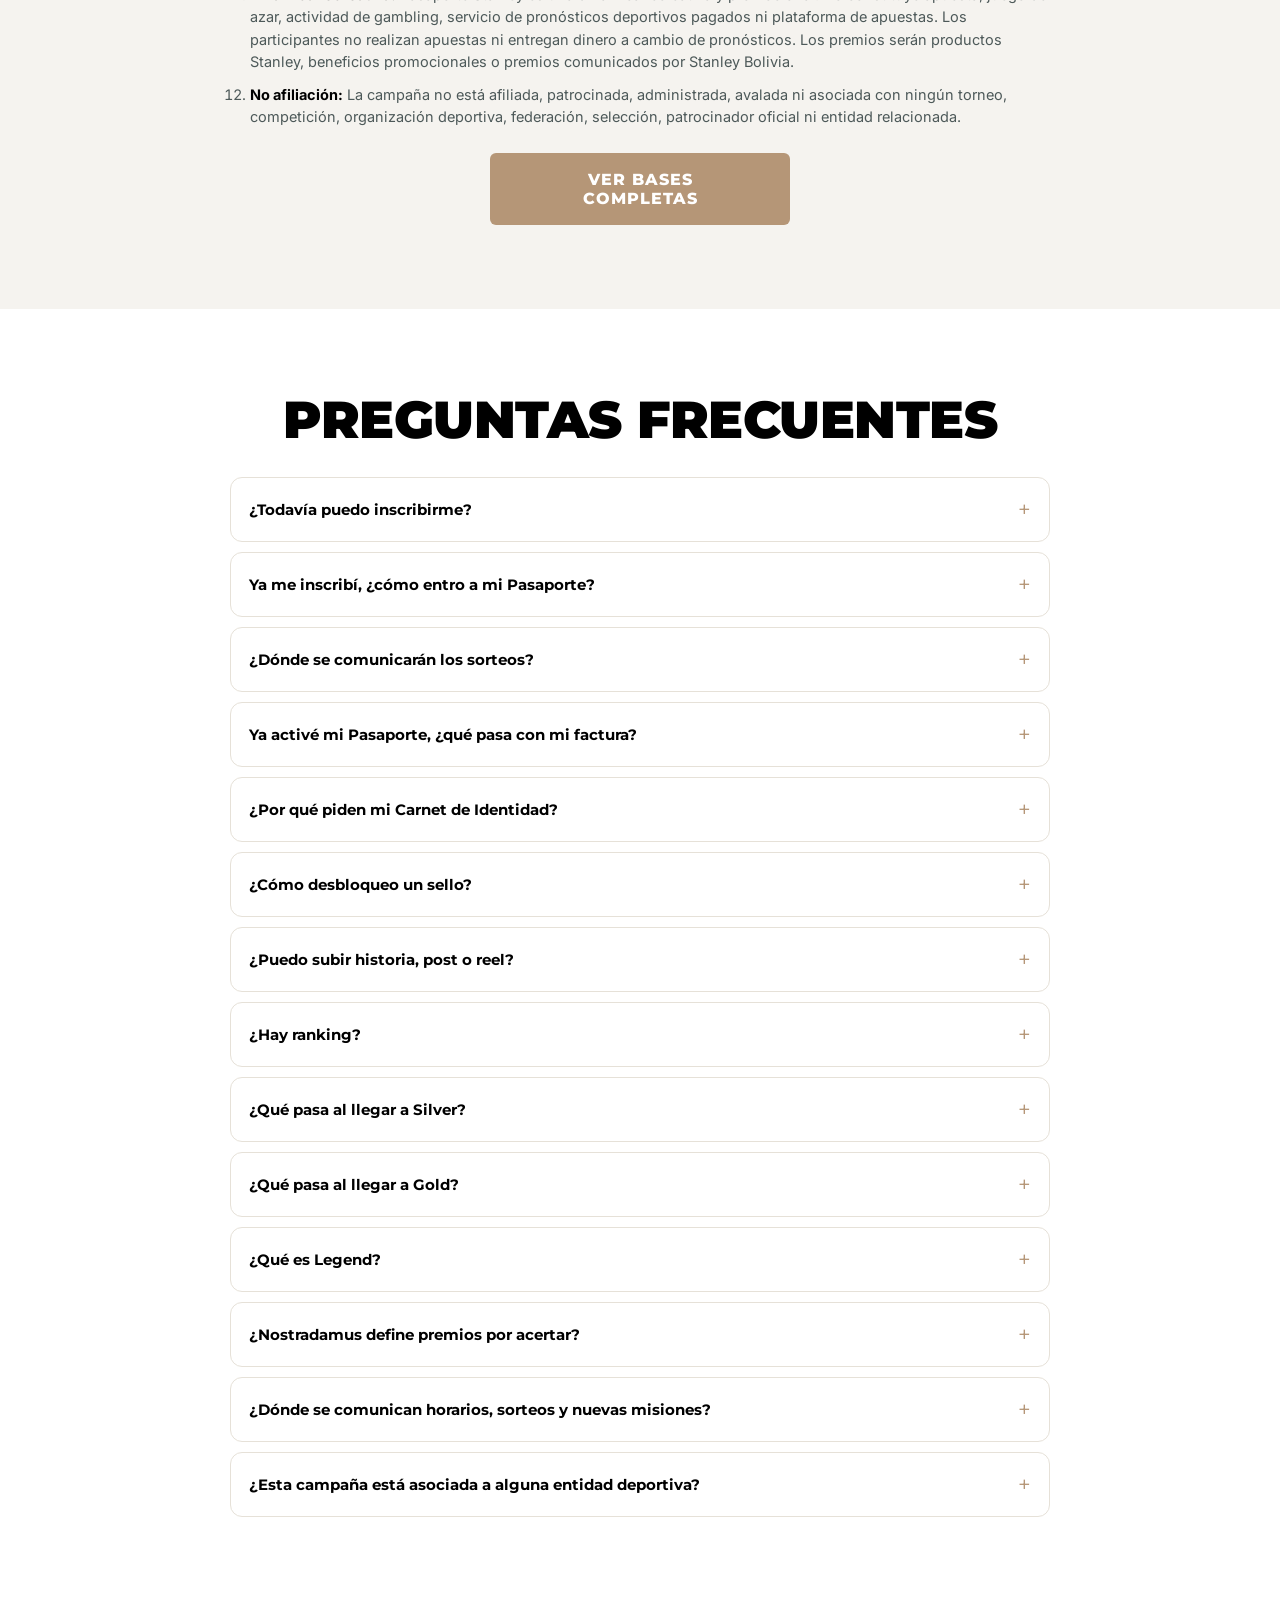
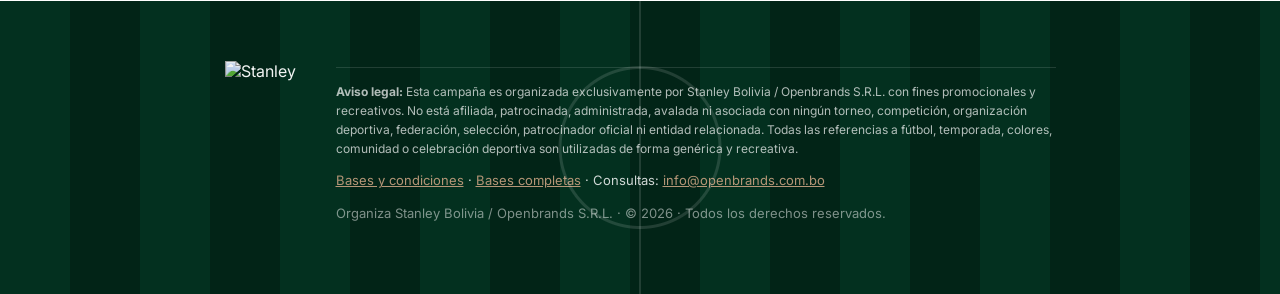
==== commit baf02e01: "Quitar referencia a sorteo de registrados" ====
--- a/index.html
+++ b/index.html
@@ -53,7 +53,6 @@
     <div class="now-card" aria-label="Estado actual de la campaña">
       <strong class="now-card__title">Ahora mismo</strong>
       <span><strong>Fase 2</strong> en curso</span>
-      <span><strong>Primer sorteo de participantes registrados:</strong> hoy</span>
       <span><strong>Próximo objetivo:</strong> alcanzar Silver antes del 9 de julio.</span>
       <small>Los horarios y anuncios oficiales se comunicarán en StanleyLovers Bolivia.</small>
     </div>
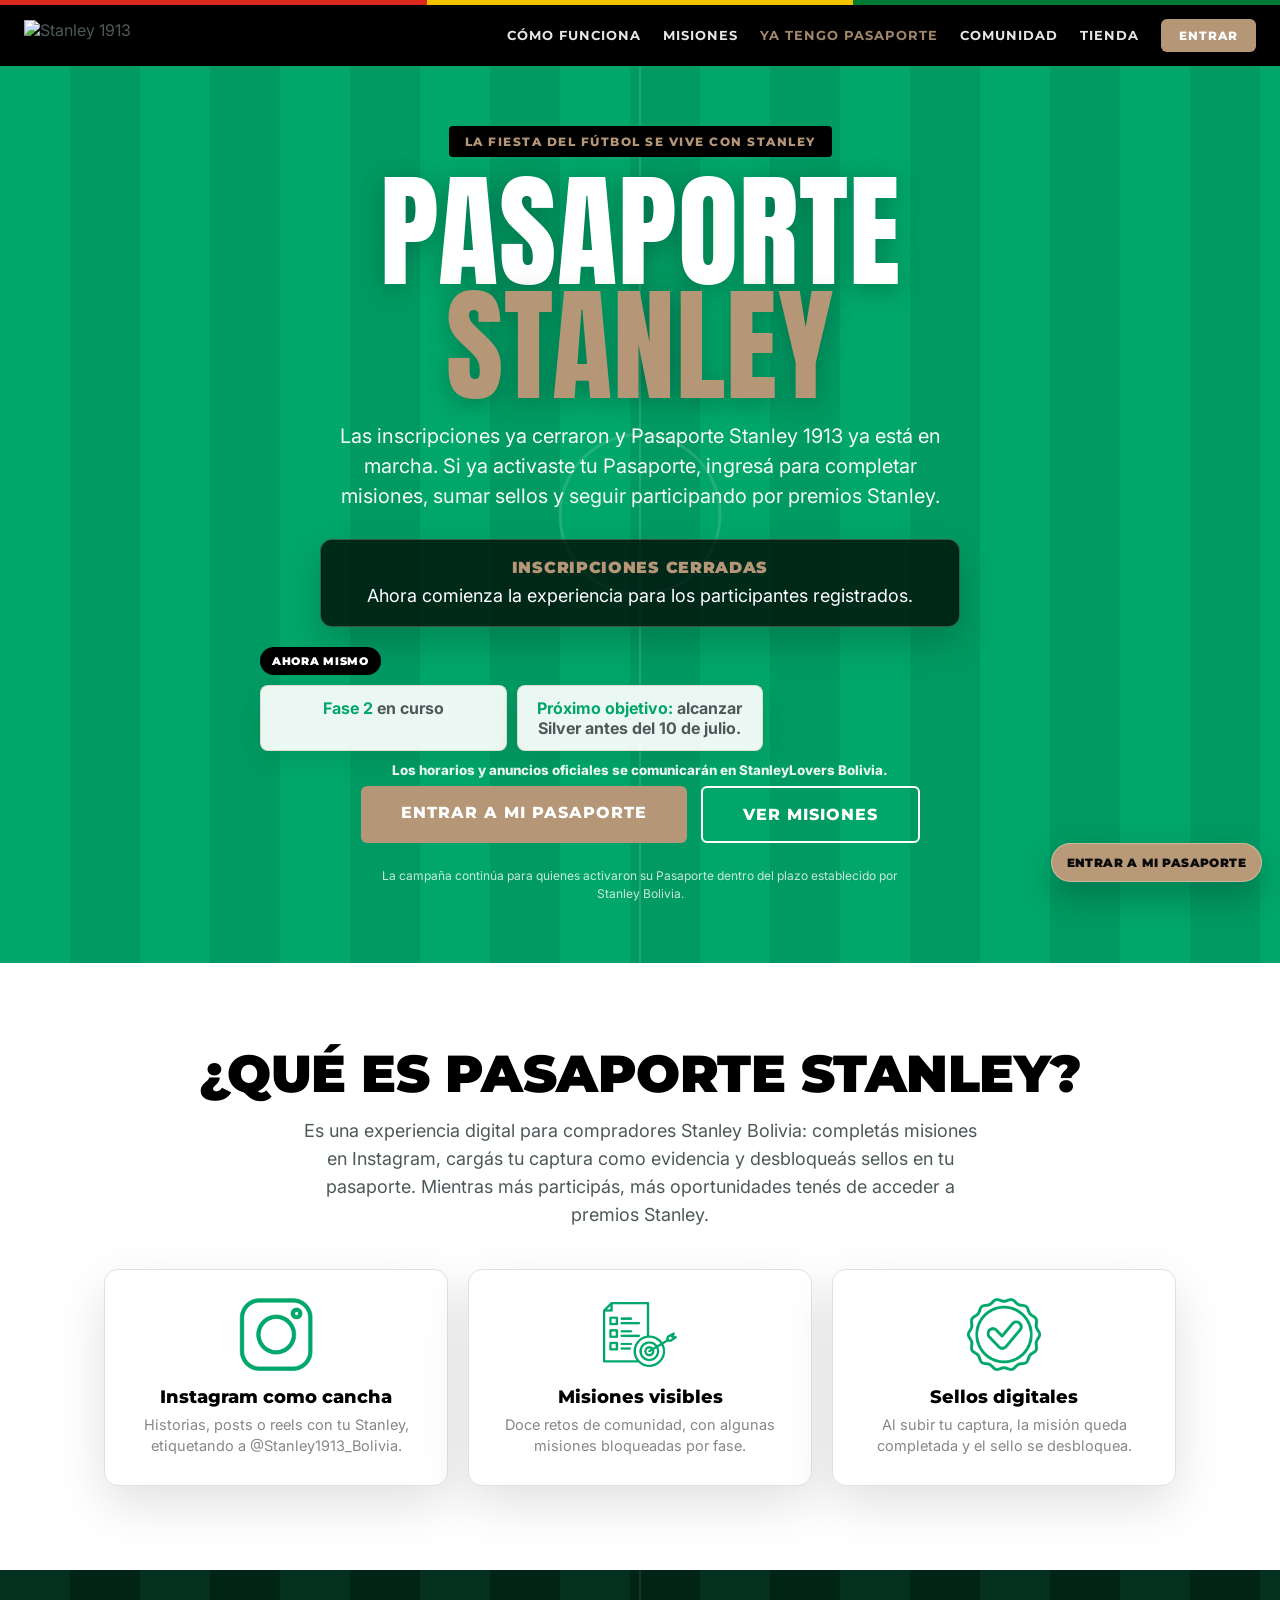
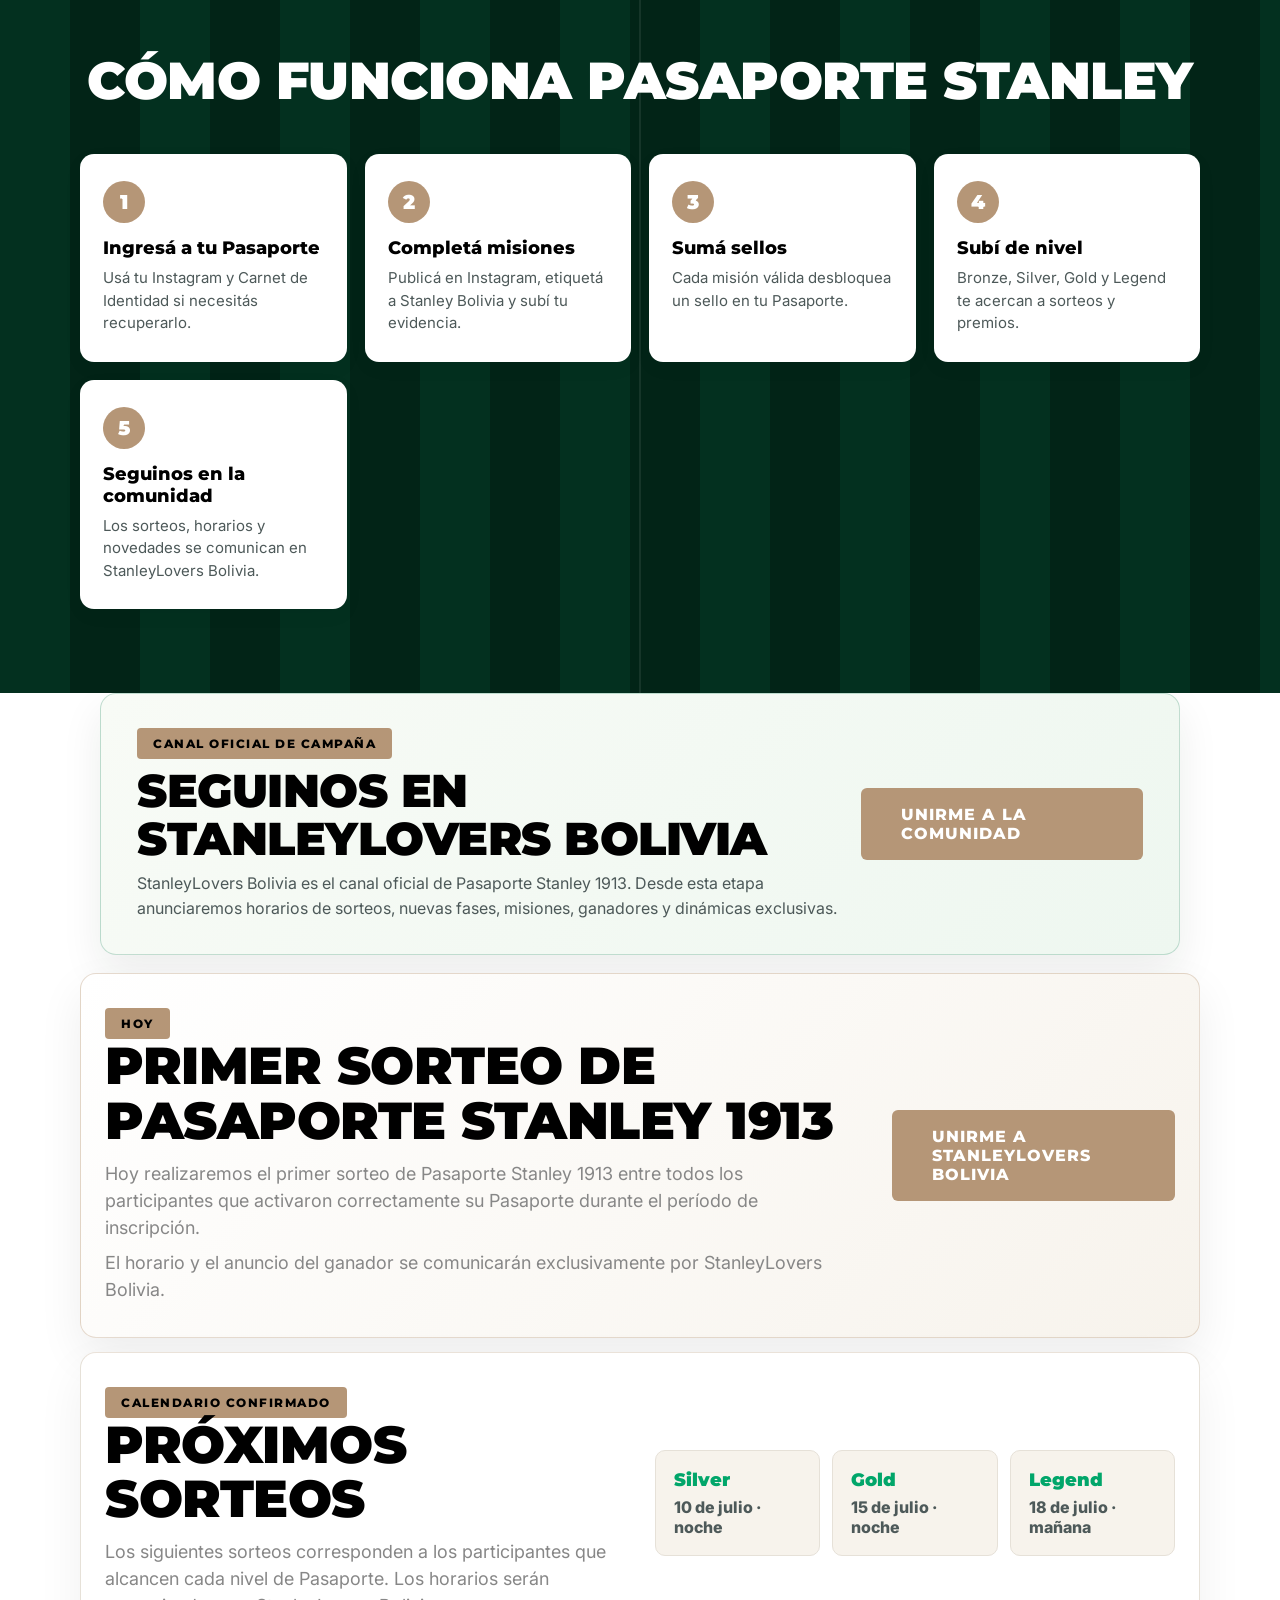
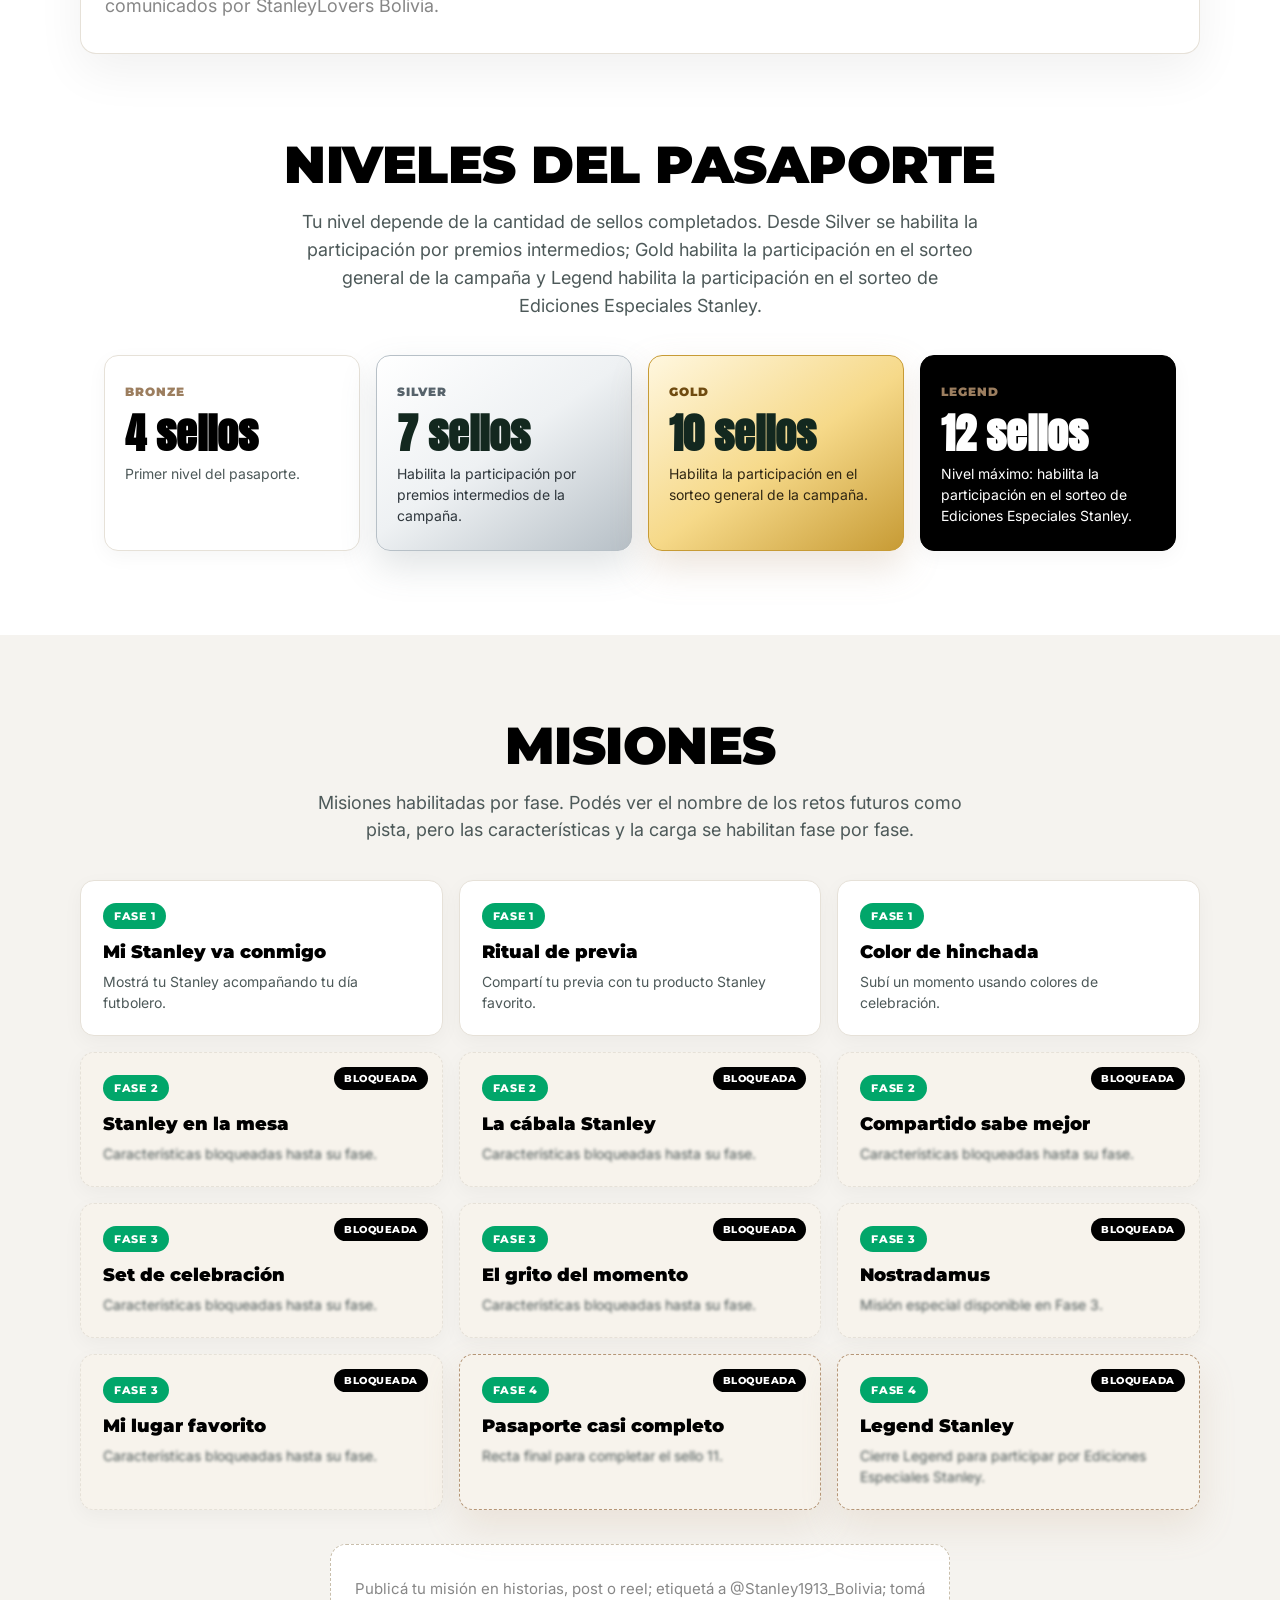
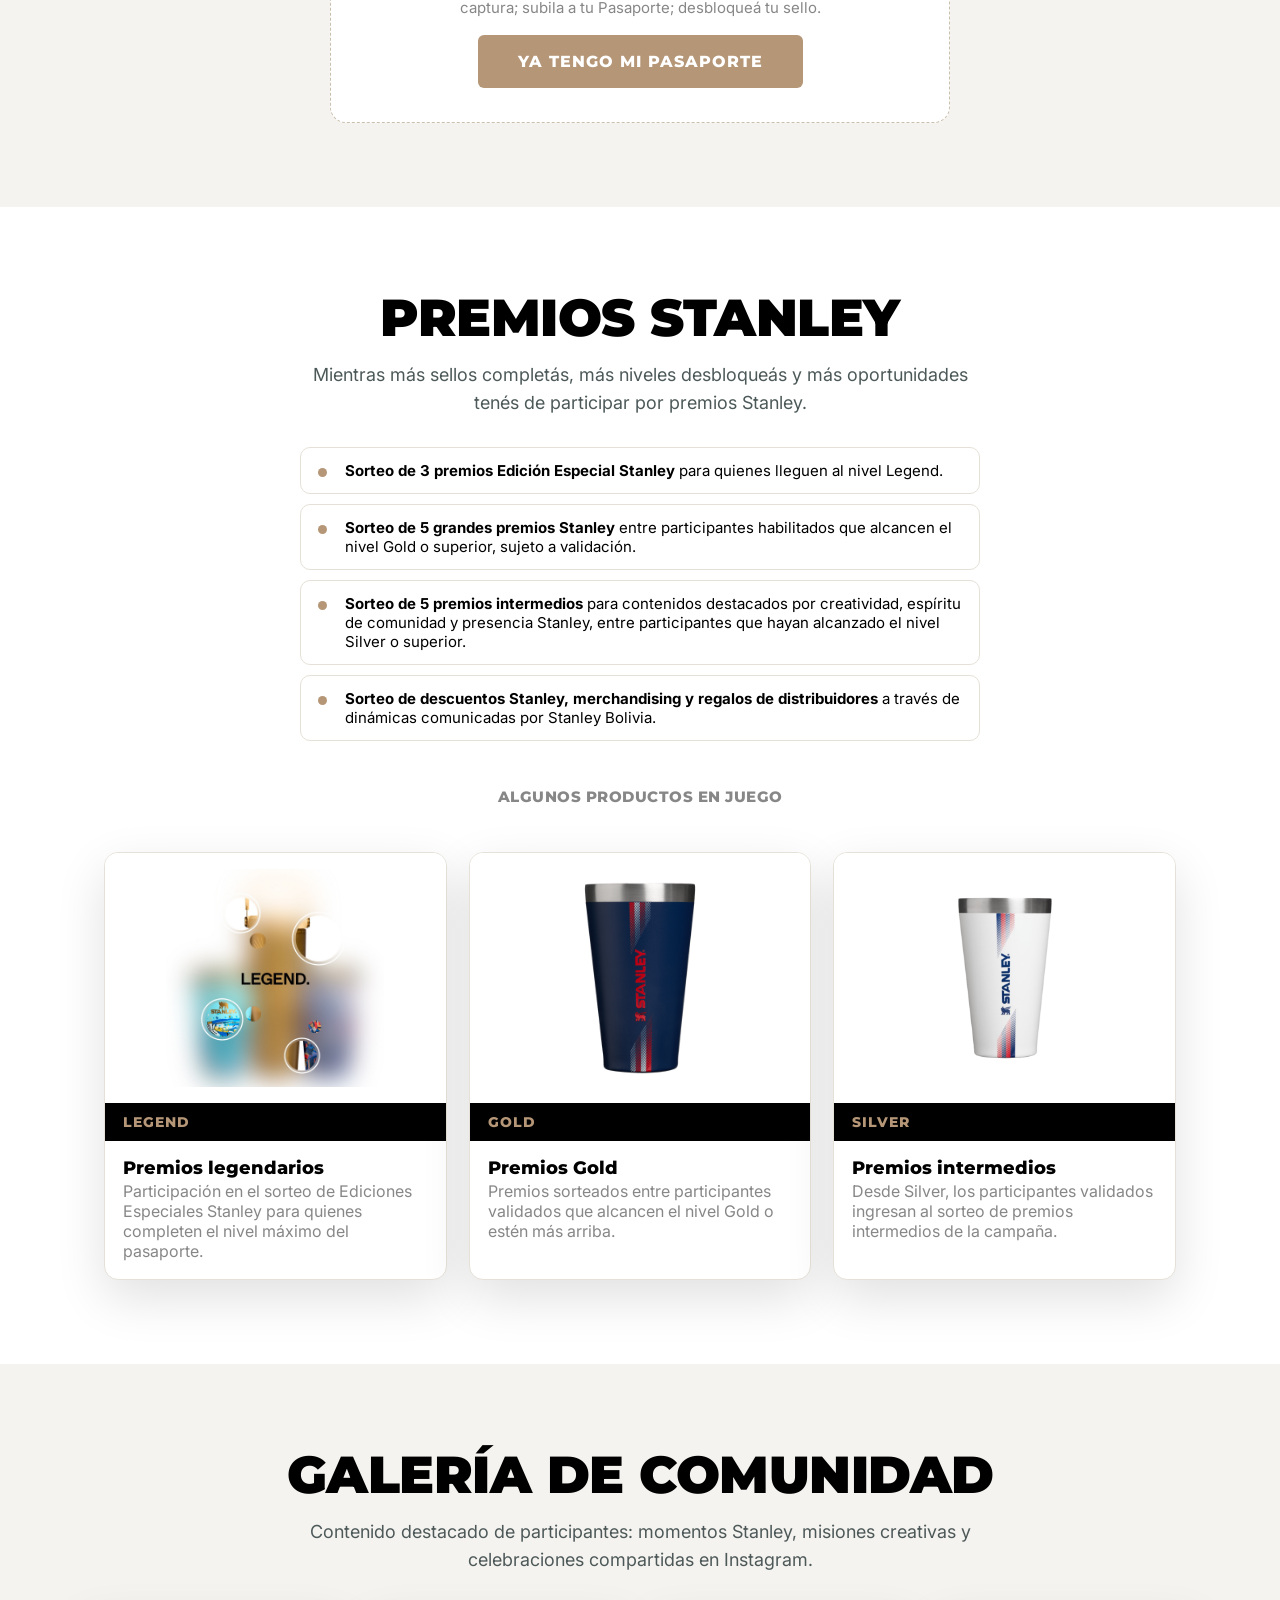
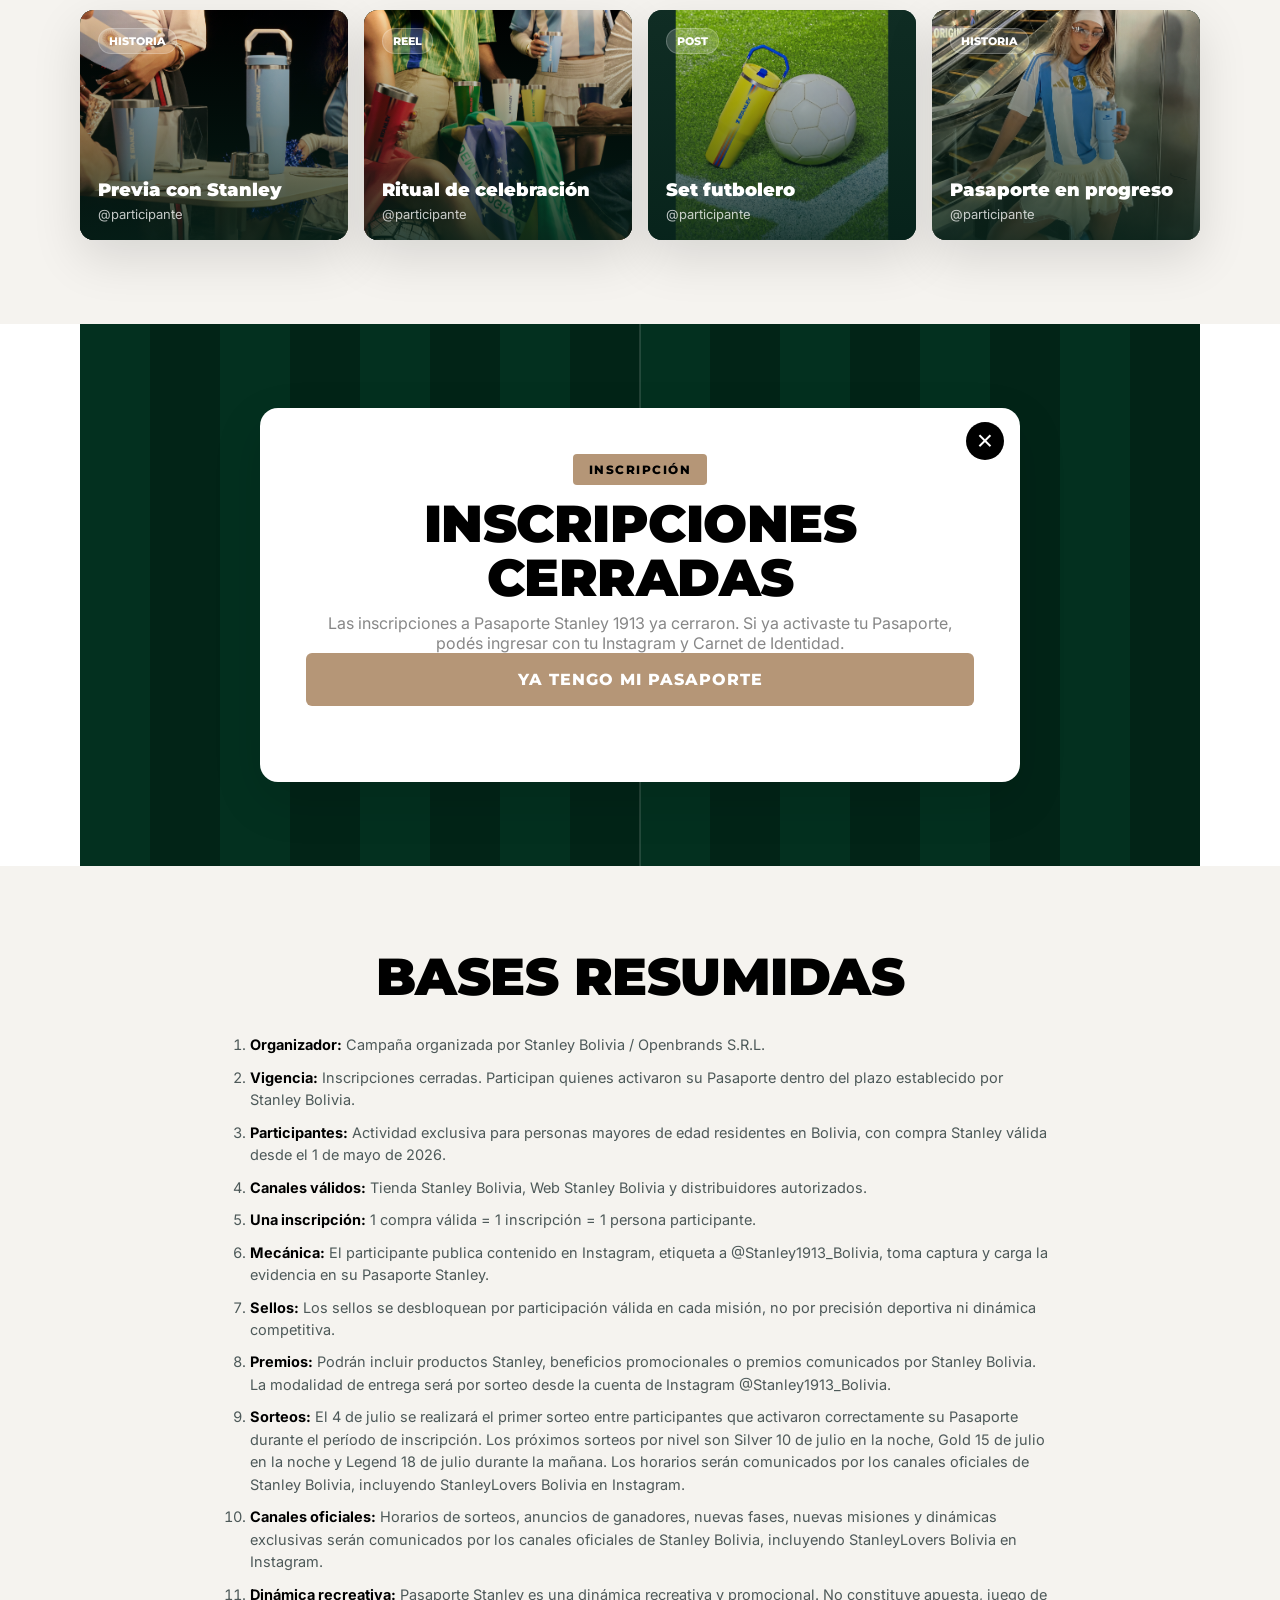
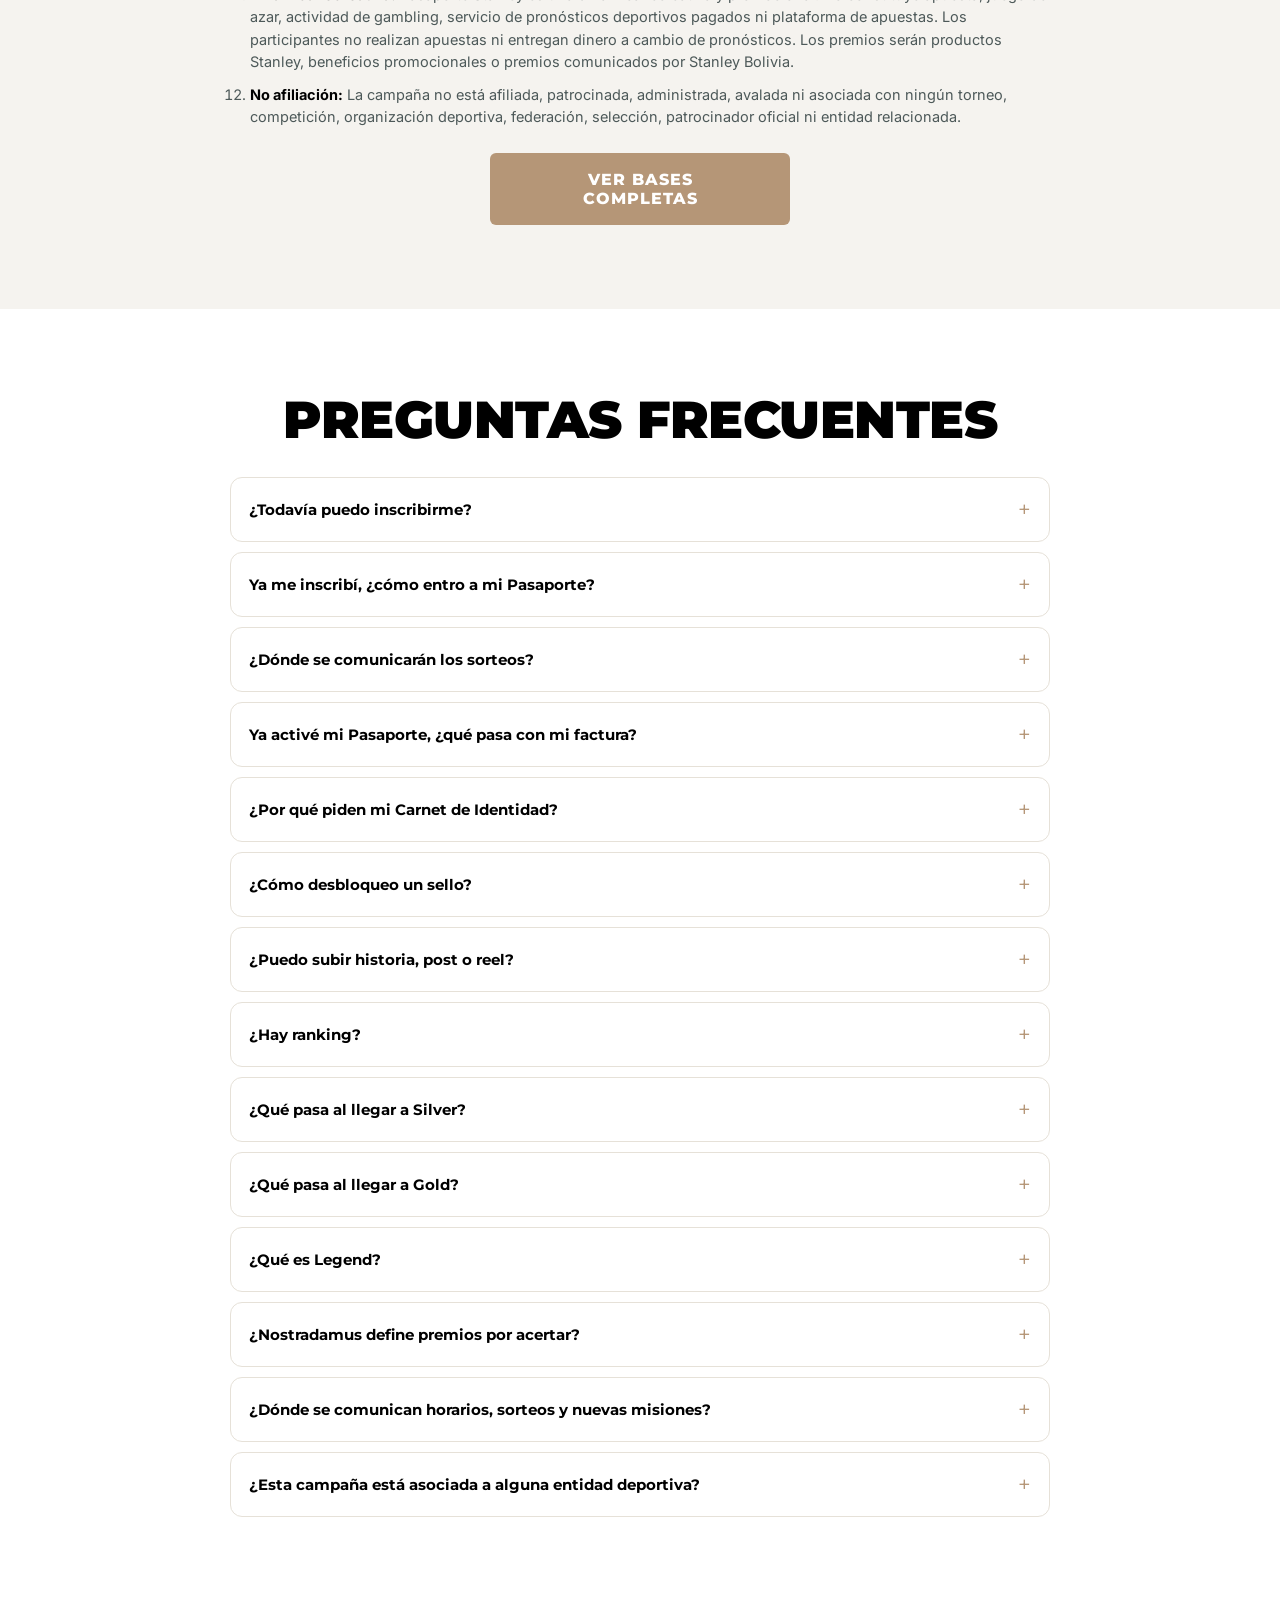
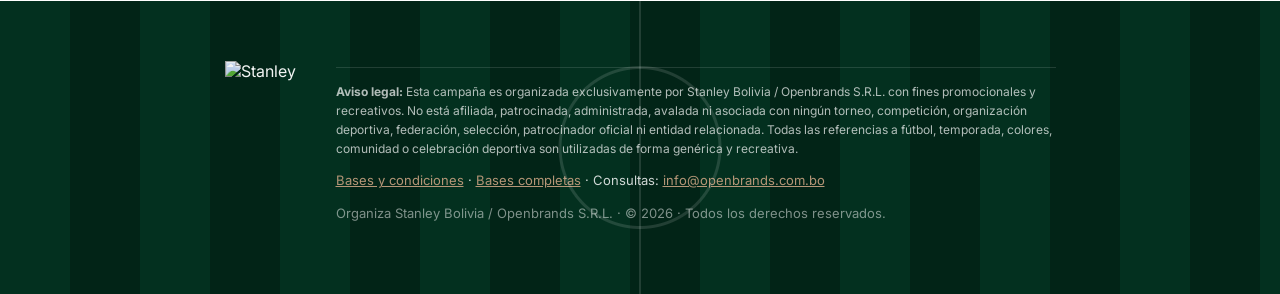
==== commit bc17d735: "Actualizar calendario de sorteos" ====
--- a/index.html
+++ b/index.html
@@ -53,7 +53,7 @@
     <div class="now-card" aria-label="Estado actual de la campaña">
       <strong class="now-card__title">Ahora mismo</strong>
       <span><strong>Fase 2</strong> en curso</span>
-      <span><strong>Próximo objetivo:</strong> alcanzar Silver antes del 9 de julio.</span>
+      <span><strong>Próximo objetivo:</strong> alcanzar Silver antes del 10 de julio.</span>
       <small>Los horarios y anuncios oficiales se comunicarán en StanleyLovers Bolivia.</small>
     </div>
     <div class="hero__cta">
@@ -111,9 +111,9 @@
     <p>Los siguientes sorteos corresponden a los participantes que alcancen cada nivel de Pasaporte. Los horarios serán comunicados por StanleyLovers Bolivia.</p>
   </div>
   <div class="draws-grid">
-    <article><strong>Silver</strong><span>9 de julio</span></article>
-    <article><strong>Gold</strong><span>14 de julio</span></article>
-    <article><strong>Legend</strong><span>18 de julio</span></article>
+    <article><strong>Silver</strong><span>10 de julio · noche</span></article>
+    <article><strong>Gold</strong><span>15 de julio · noche</span></article>
+    <article><strong>Legend</strong><span>18 de julio · mañana</span></article>
   </div>
 </section>
 
@@ -293,7 +293,7 @@
     <li><strong>Mecánica:</strong> El participante publica contenido en Instagram, etiqueta a @Stanley1913_Bolivia, toma captura y carga la evidencia en su Pasaporte Stanley.</li>
     <li><strong>Sellos:</strong> Los sellos se desbloquean por participación válida en cada misión, no por precisión deportiva ni dinámica competitiva.</li>
     <li><strong>Premios:</strong> Podrán incluir productos Stanley, beneficios promocionales o premios comunicados por Stanley Bolivia. La modalidad de entrega será por sorteo desde la cuenta de Instagram @Stanley1913_Bolivia.</li>
-    <li><strong>Sorteos:</strong> El 4 de julio se realizará el primer sorteo entre participantes que activaron correctamente su Pasaporte durante el período de inscripción. Los próximos sorteos por nivel son Silver 9 de julio, Gold 14 de julio y Legend 18 de julio. Los horarios serán comunicados por los canales oficiales de Stanley Bolivia, incluyendo StanleyLovers Bolivia en Instagram.</li>
+    <li><strong>Sorteos:</strong> El 4 de julio se realizará el primer sorteo entre participantes que activaron correctamente su Pasaporte durante el período de inscripción. Los próximos sorteos por nivel son Silver 10 de julio en la noche, Gold 15 de julio en la noche y Legend 18 de julio durante la mañana. Los horarios serán comunicados por los canales oficiales de Stanley Bolivia, incluyendo StanleyLovers Bolivia en Instagram.</li>
     <li><strong>Canales oficiales:</strong> Horarios de sorteos, anuncios de ganadores, nuevas fases, nuevas misiones y dinámicas exclusivas serán comunicados por los canales oficiales de Stanley Bolivia, incluyendo StanleyLovers Bolivia en Instagram.</li>
     <li><strong>Dinámica recreativa:</strong> Pasaporte Stanley es una dinámica recreativa y promocional. No constituye apuesta, juego de azar, actividad de gambling, servicio de pronósticos deportivos pagados ni plataforma de apuestas. Los participantes no realizan apuestas ni entregan dinero a cambio de pronósticos. Los premios serán productos Stanley, beneficios promocionales o premios comunicados por Stanley Bolivia.</li>
     <li><strong>No afiliación:</strong> La campaña no está afiliada, patrocinada, administrada, avalada ni asociada con ningún torneo, competición, organización deportiva, federación, selección, patrocinador oficial ni entidad relacionada.</li>
@@ -347,7 +347,7 @@
     <p><strong>Mecánica.</strong> El participante completa misiones publicando contenido en Instagram, etiquetando a @Stanley1913_Bolivia, tomando captura y cargando la evidencia en la web.</p>
     <p><strong>Sellos y niveles.</strong> Cada misión válida desbloquea un sello. Bronze requiere 4 sellos, Silver 7, Gold 10 y Legend 12. Desde Silver se habilita la participación por premios intermedios con todos los participantes que hayan llegado a ese nivel del pasaporte o estén más arriba.</p>
     <p><strong>Nostradamus.</strong> Es una misión lúdica, no competitiva. No hay ranking, premio por acertar ni selección de ganadores por precisión. La recompensa es el sello por participar.</p>
-    <p><strong>Premios y sorteos.</strong> Los premios serán sorteados. La modalidad de entrega de premios será el sorteo, realizado desde la cuenta de Instagram @Stanley1913_Bolivia. El 4 de julio se realizará el primer sorteo entre participantes que activaron correctamente su Pasaporte durante el período de inscripción. Los próximos sorteos por nivel son Silver 9 de julio, Gold 14 de julio y Legend 18 de julio. Los horarios serán comunicados por los canales oficiales de Stanley Bolivia, incluyendo StanleyLovers Bolivia en Instagram.</p>
+    <p><strong>Premios y sorteos.</strong> Los premios serán sorteados. La modalidad de entrega de premios será el sorteo, realizado desde la cuenta de Instagram @Stanley1913_Bolivia. El 4 de julio se realizará el primer sorteo entre participantes que activaron correctamente su Pasaporte durante el período de inscripción. Los próximos sorteos por nivel son Silver 10 de julio en la noche, Gold 15 de julio en la noche y Legend 18 de julio durante la mañana. Los horarios serán comunicados por los canales oficiales de Stanley Bolivia, incluyendo StanleyLovers Bolivia en Instagram.</p>
     <p><strong>Canales oficiales.</strong> Horarios de sorteos, anuncios de ganadores, nuevas fases, nuevas misiones y dinámicas exclusivas serán comunicados por los canales oficiales de Stanley Bolivia, incluyendo StanleyLovers Bolivia en Instagram.</p>
     <p><strong>Validación.</strong> Stanley Bolivia podrá revisar, validar, rechazar o anular registros y evidencias incompletas, duplicadas, inconsistentes, ilegibles o no verificables.</p>
     <p><strong>Uso de datos e imagen.</strong> Los datos se usan para gestionar la campaña, validar participantes, comunicar beneficios y coordinar premios. El contenido destacado podrá mostrarse en la galería de comunidad de la campaña.</p>
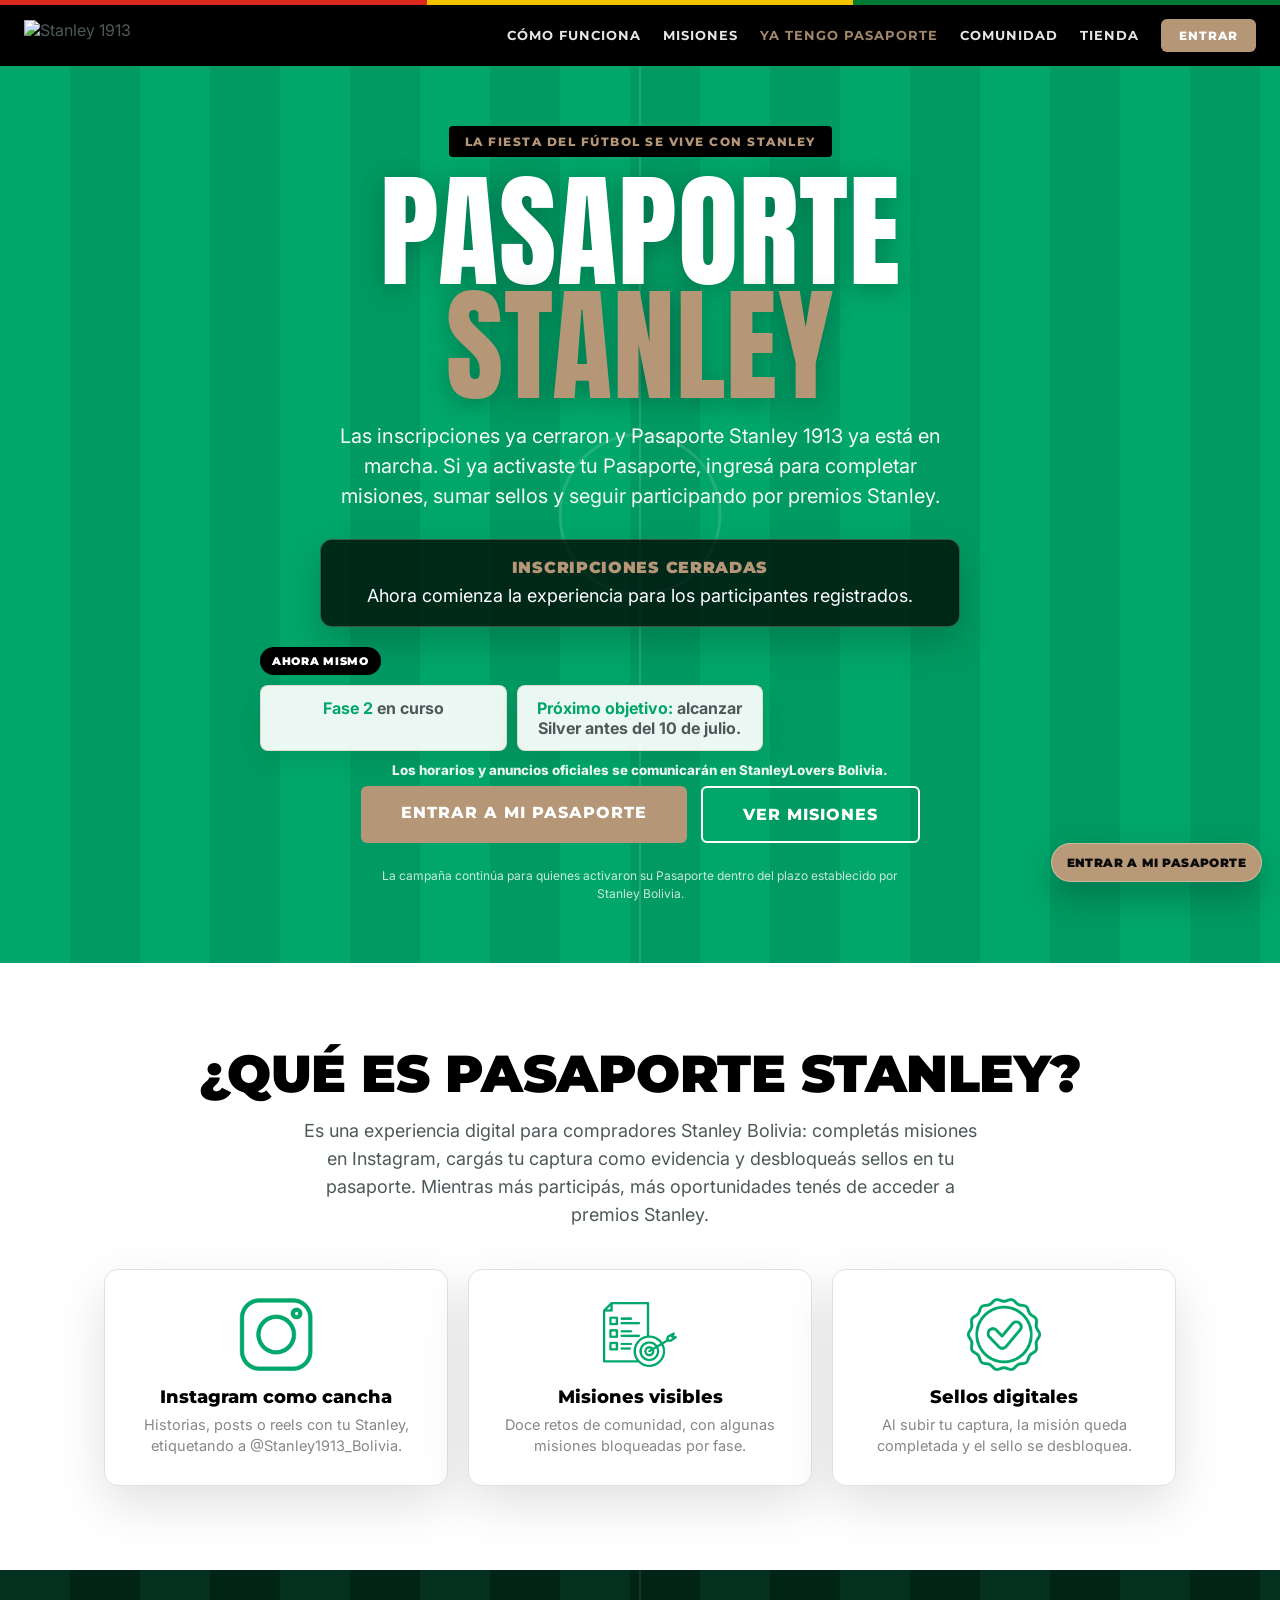
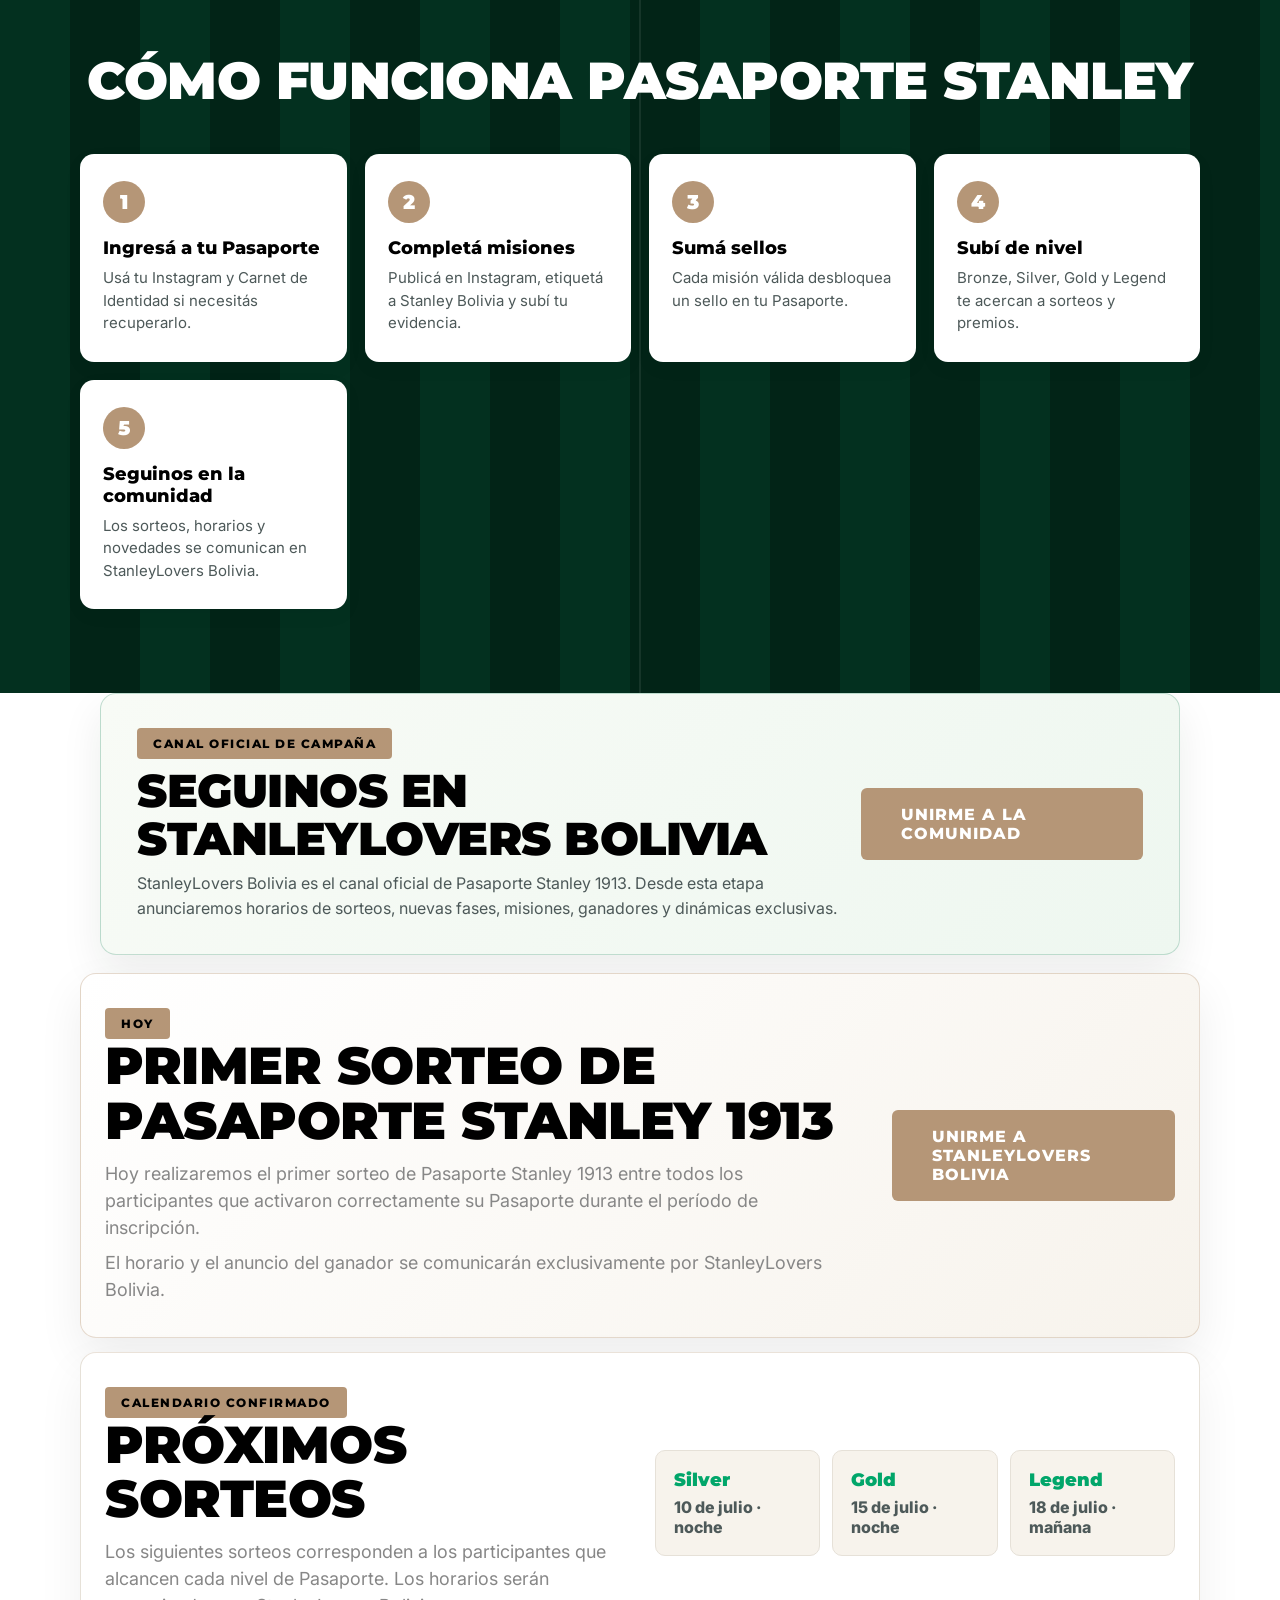
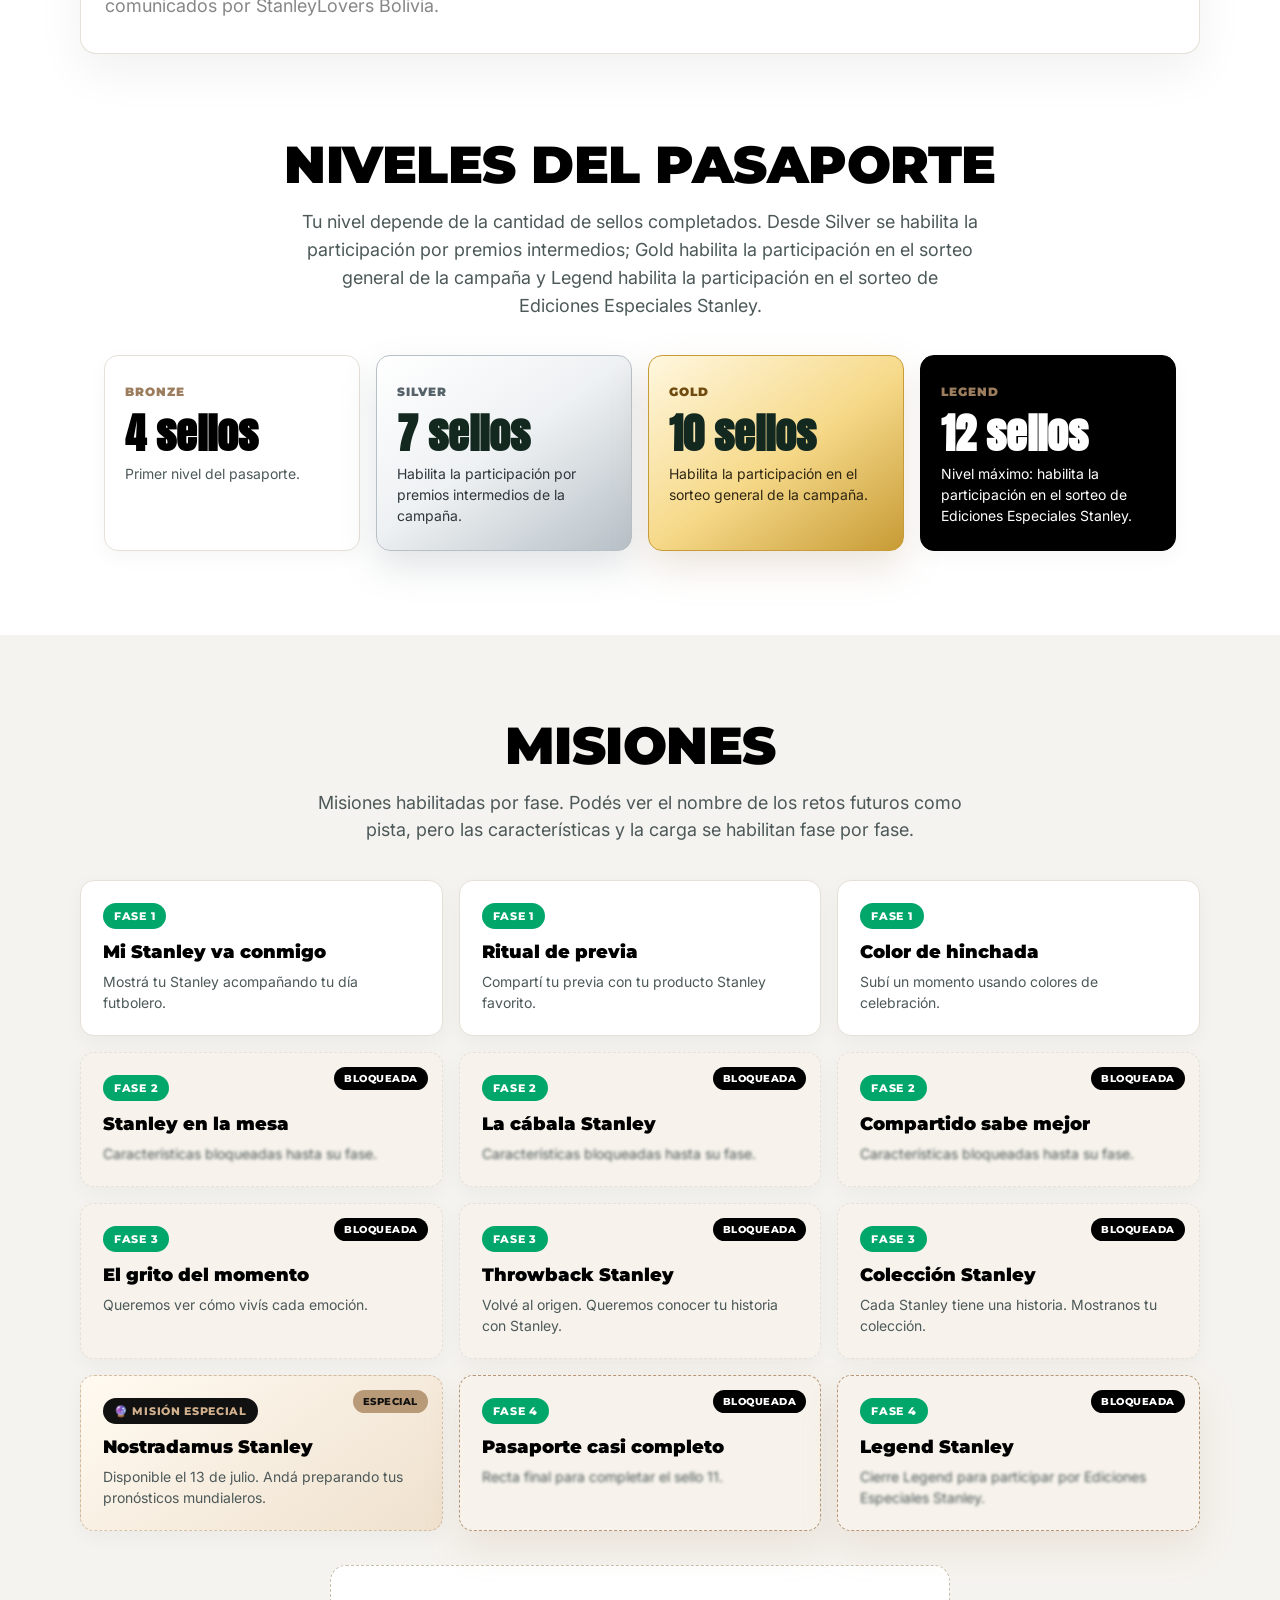
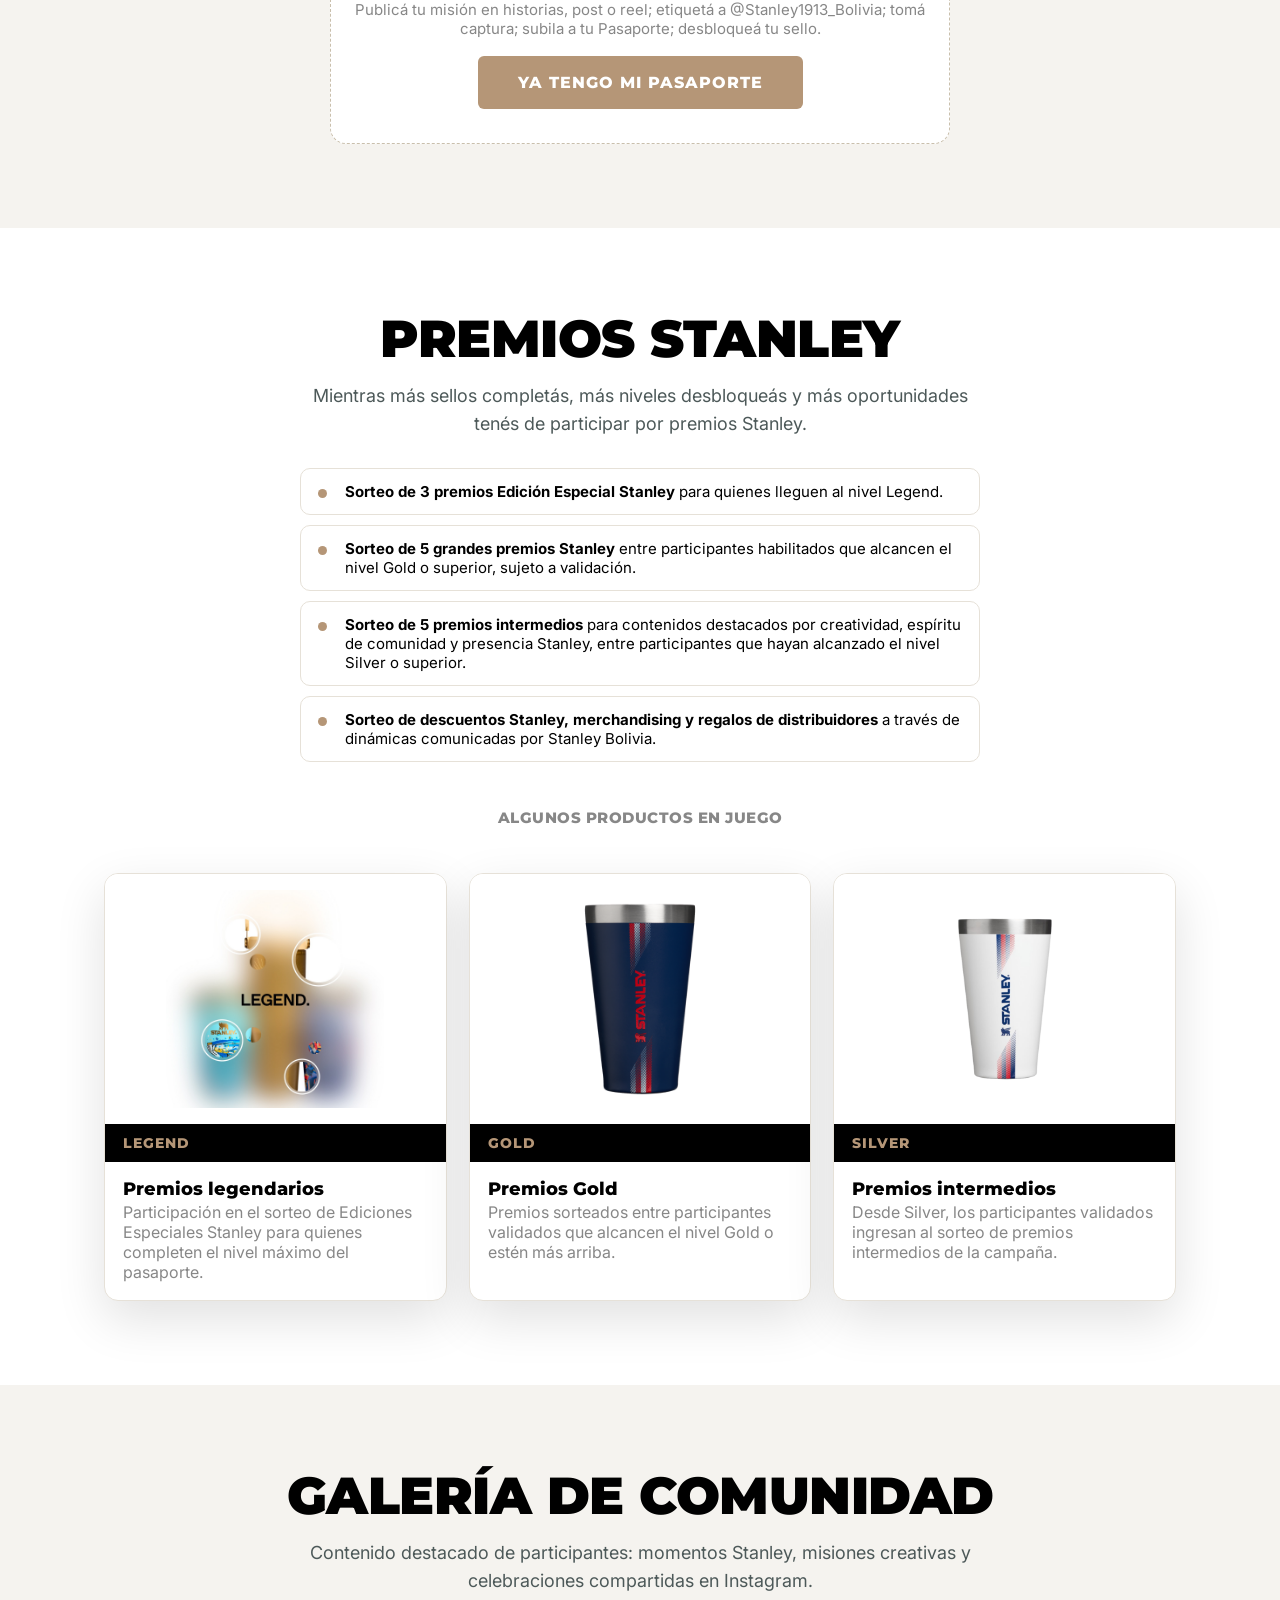
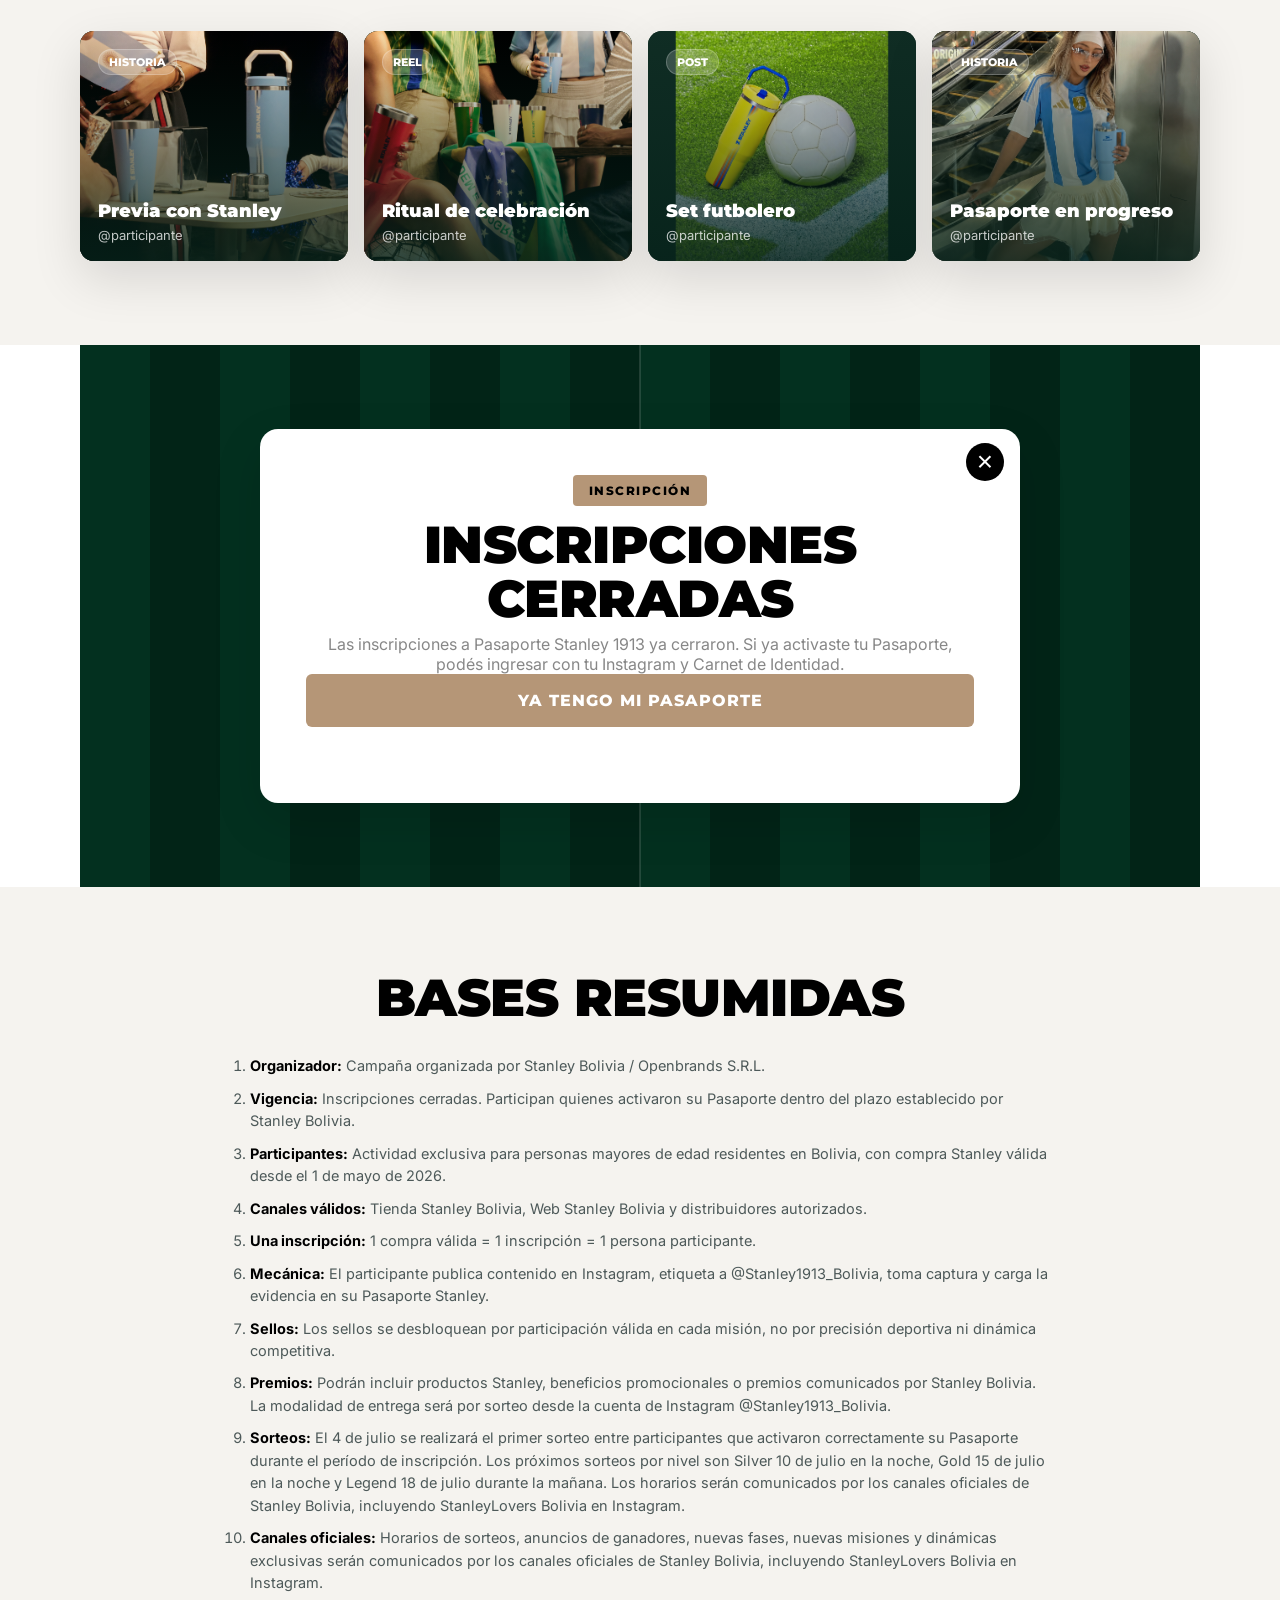
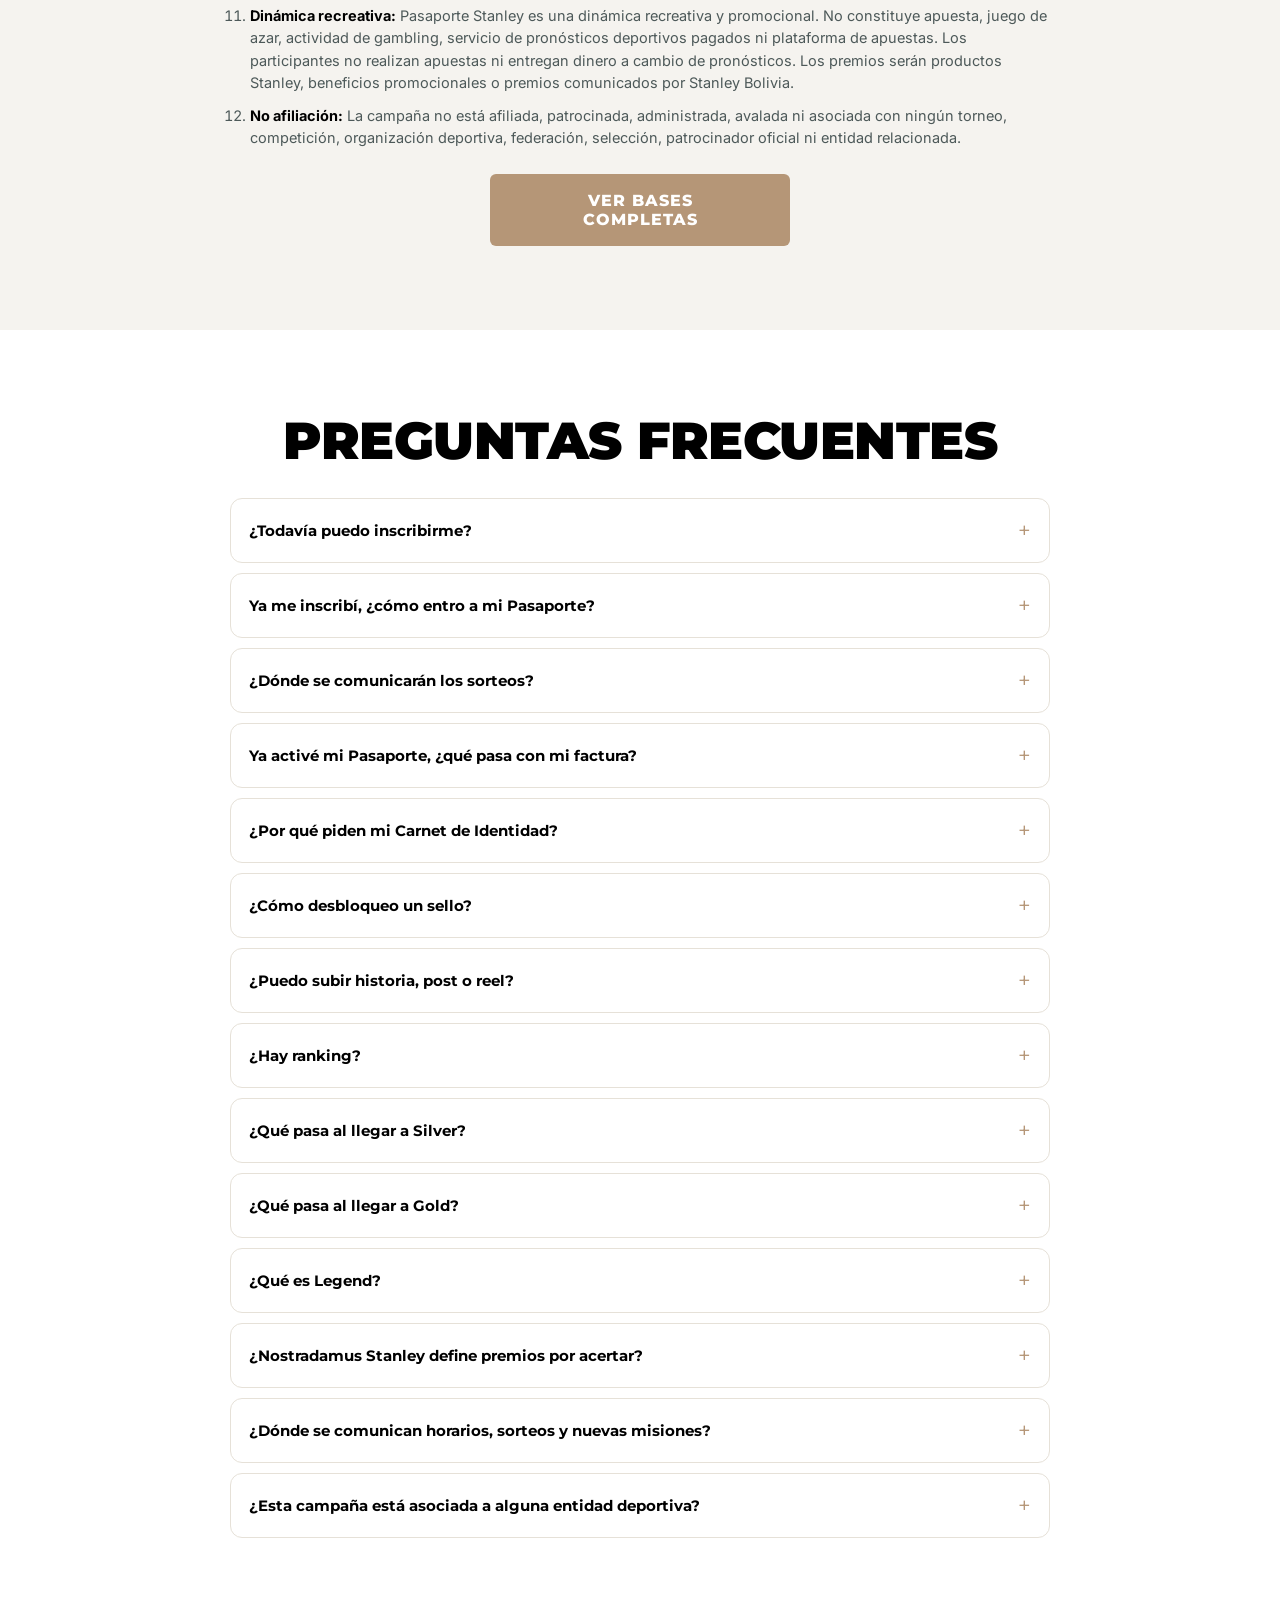
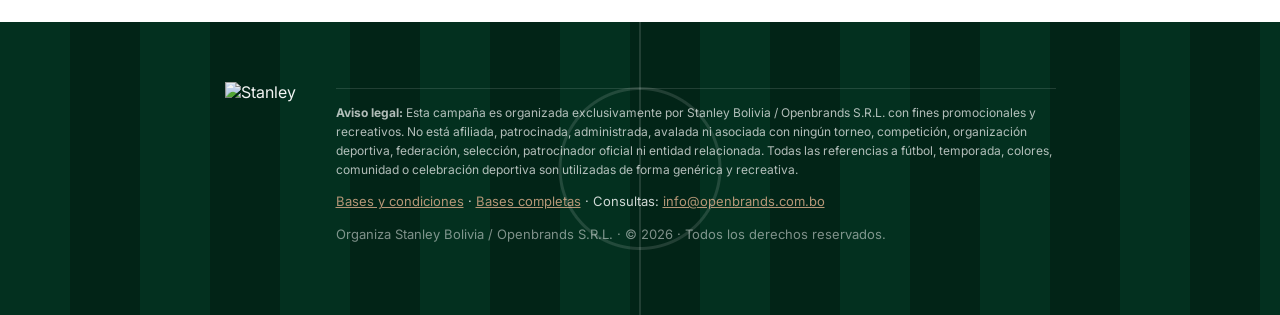
==== commit 1aca8f58: "Actualizar misiones de Fase 3" ====
--- a/index.html
+++ b/index.html
@@ -138,10 +138,10 @@
     <article class="mission-card mission-card--locked"><span class="mission-card__week">Fase 2</span><h3>Stanley en la mesa</h3><p>Características bloqueadas hasta su fase.</p></article>
     <article class="mission-card mission-card--locked"><span class="mission-card__week">Fase 2</span><h3>La cábala Stanley</h3><p>Características bloqueadas hasta su fase.</p></article>
     <article class="mission-card mission-card--locked"><span class="mission-card__week">Fase 2</span><h3>Compartido sabe mejor</h3><p>Características bloqueadas hasta su fase.</p></article>
-    <article class="mission-card mission-card--locked"><span class="mission-card__week">Fase 3</span><h3>Set de celebración</h3><p>Características bloqueadas hasta su fase.</p></article>
-    <article class="mission-card mission-card--locked"><span class="mission-card__week">Fase 3</span><h3>El grito del momento</h3><p>Características bloqueadas hasta su fase.</p></article>
-    <article class="mission-card mission-card--locked"><span class="mission-card__week">Fase 3</span><h3>Nostradamus</h3><p>Misión especial disponible en Fase 3.</p></article>
-    <article class="mission-card mission-card--locked"><span class="mission-card__week">Fase 3</span><h3>Mi lugar favorito</h3><p>Características bloqueadas hasta su fase.</p></article>
+    <article class="mission-card mission-card--locked mission-card--hint"><span class="mission-card__week">Fase 3</span><h3>El grito del momento</h3><p>Queremos ver cómo vivís cada emoción.</p></article>
+    <article class="mission-card mission-card--locked mission-card--hint"><span class="mission-card__week">Fase 3</span><h3>Throwback Stanley</h3><p>Volvé al origen. Queremos conocer tu historia con Stanley.</p></article>
+    <article class="mission-card mission-card--locked mission-card--hint"><span class="mission-card__week">Fase 3</span><h3>Colección Stanley</h3><p>Cada Stanley tiene una historia. Mostranos tu colección.</p></article>
+    <article class="mission-card mission-card--locked mission-card--hint mission-card--special"><span class="mission-card__week">🔮 Misión especial</span><h3>Nostradamus Stanley</h3><p>Disponible el 13 de julio. Andá preparando tus pronósticos mundialeros.</p></article>
     <article class="mission-card mission-card--locked mission-card--legend"><span class="mission-card__week">Fase 4</span><h3>Pasaporte casi completo</h3><p>Recta final para completar el sello 11.</p></article>
     <article class="mission-card mission-card--locked mission-card--legend"><span class="mission-card__week">Fase 4</span><h3>Legend Stanley</h3><p>Cierre Legend para participar por Ediciones Especiales Stanley.</p></article>
   </div>
@@ -315,7 +315,7 @@
     <details class="faq-item"><summary>¿Qué pasa al llegar a Silver?</summary><p>Al completar 7 sellos alcanzás Silver y quedás habilitado para participar por premios intermedios, sujeto a validación de la campaña.</p></details>
     <details class="faq-item"><summary>¿Qué pasa al llegar a Gold?</summary><p>Al completar 10 sellos alcanzás Gold y quedás habilitado para participar en el sorteo general, sujeto a validación de la campaña.</p></details>
     <details class="faq-item"><summary>¿Qué es Legend?</summary><p>Legend es el nivel máximo: 12 sellos completados y participación habilitada para el sorteo de Ediciones Especiales Stanley.</p></details>
-    <details class="faq-item"><summary>¿Nostradamus define premios por acertar?</summary><p>No. Es una misión lúdica y no competitiva. La recompensa es sólo el sello por participar.</p></details>
+    <details class="faq-item"><summary>¿Nostradamus Stanley define premios por acertar?</summary><p>No. Es una misión lúdica y no competitiva. La recompensa es sólo el sello por participar.</p></details>
     <details class="faq-item"><summary>¿Dónde se comunican horarios, sorteos y nuevas misiones?</summary><p>Horarios de sorteos, anuncios de ganadores, nuevas fases, nuevas misiones y dinámicas exclusivas serán comunicados por los canales oficiales de Stanley Bolivia, incluyendo StanleyLovers Bolivia en Instagram.</p></details>
     <details class="faq-item"><summary>¿Esta campaña está asociada a alguna entidad deportiva?</summary><p>No. Es una campaña recreativa de Stanley Bolivia y no está afiliada, patrocinada ni administrada por ninguna organización, torneo o competición oficial.</p></details>
   </div>
@@ -346,7 +346,7 @@
     <p><strong>Documento de identidad.</strong> El Carnet de Identidad es obligatorio y será el único documento válido para validar la identidad del participante y realizar la entrega de premios, en caso de resultar ganador.</p>
     <p><strong>Mecánica.</strong> El participante completa misiones publicando contenido en Instagram, etiquetando a @Stanley1913_Bolivia, tomando captura y cargando la evidencia en la web.</p>
     <p><strong>Sellos y niveles.</strong> Cada misión válida desbloquea un sello. Bronze requiere 4 sellos, Silver 7, Gold 10 y Legend 12. Desde Silver se habilita la participación por premios intermedios con todos los participantes que hayan llegado a ese nivel del pasaporte o estén más arriba.</p>
-    <p><strong>Nostradamus.</strong> Es una misión lúdica, no competitiva. No hay ranking, premio por acertar ni selección de ganadores por precisión. La recompensa es el sello por participar.</p>
+    <p><strong>Nostradamus Stanley.</strong> Es una misión lúdica, no competitiva. No hay ranking, premio por acertar ni selección de ganadores por precisión. La recompensa es el sello por participar.</p>
     <p><strong>Premios y sorteos.</strong> Los premios serán sorteados. La modalidad de entrega de premios será el sorteo, realizado desde la cuenta de Instagram @Stanley1913_Bolivia. El 4 de julio se realizará el primer sorteo entre participantes que activaron correctamente su Pasaporte durante el período de inscripción. Los próximos sorteos por nivel son Silver 10 de julio en la noche, Gold 15 de julio en la noche y Legend 18 de julio durante la mañana. Los horarios serán comunicados por los canales oficiales de Stanley Bolivia, incluyendo StanleyLovers Bolivia en Instagram.</p>
     <p><strong>Canales oficiales.</strong> Horarios de sorteos, anuncios de ganadores, nuevas fases, nuevas misiones y dinámicas exclusivas serán comunicados por los canales oficiales de Stanley Bolivia, incluyendo StanleyLovers Bolivia en Instagram.</p>
     <p><strong>Validación.</strong> Stanley Bolivia podrá revisar, validar, rechazar o anular registros y evidencias incompletas, duplicadas, inconsistentes, ilegibles o no verificables.</p>
--- a/styles.css
+++ b/styles.css
@@ -466,6 +466,20 @@
 .mission-card--locked{position:relative;background:#f7f3ec;border-style:dashed;overflow:hidden}
 .mission-card--locked p{filter:blur(1.8px);user-select:none}
 .mission-card--locked::after{content:"Bloqueada";position:absolute;right:14px;top:14px;background:var(--ink);color:#fff;border-radius:999px;padding:5px 10px;font-family:'Montserrat',sans-serif;font-weight:800;font-size:10px;text-transform:uppercase;letter-spacing:.5px}
+.mission-card--hint p{filter:none;user-select:auto}
+.mission-card--special{
+  border-color:rgba(185,154,120,.58);
+  background:linear-gradient(145deg,#fffaf1,#efe1ce);
+}
+.mission-card--special::after{
+  content:"Especial";
+  background:#B99A78;
+  color:#111;
+}
+.mission-card--special .mission-card__week{
+  background:#111;
+  color:#d1b08d;
+}
 .mission-card--legend{border-color:var(--tan);box-shadow:0 16px 36px rgba(181,150,119,.18)}
 
 
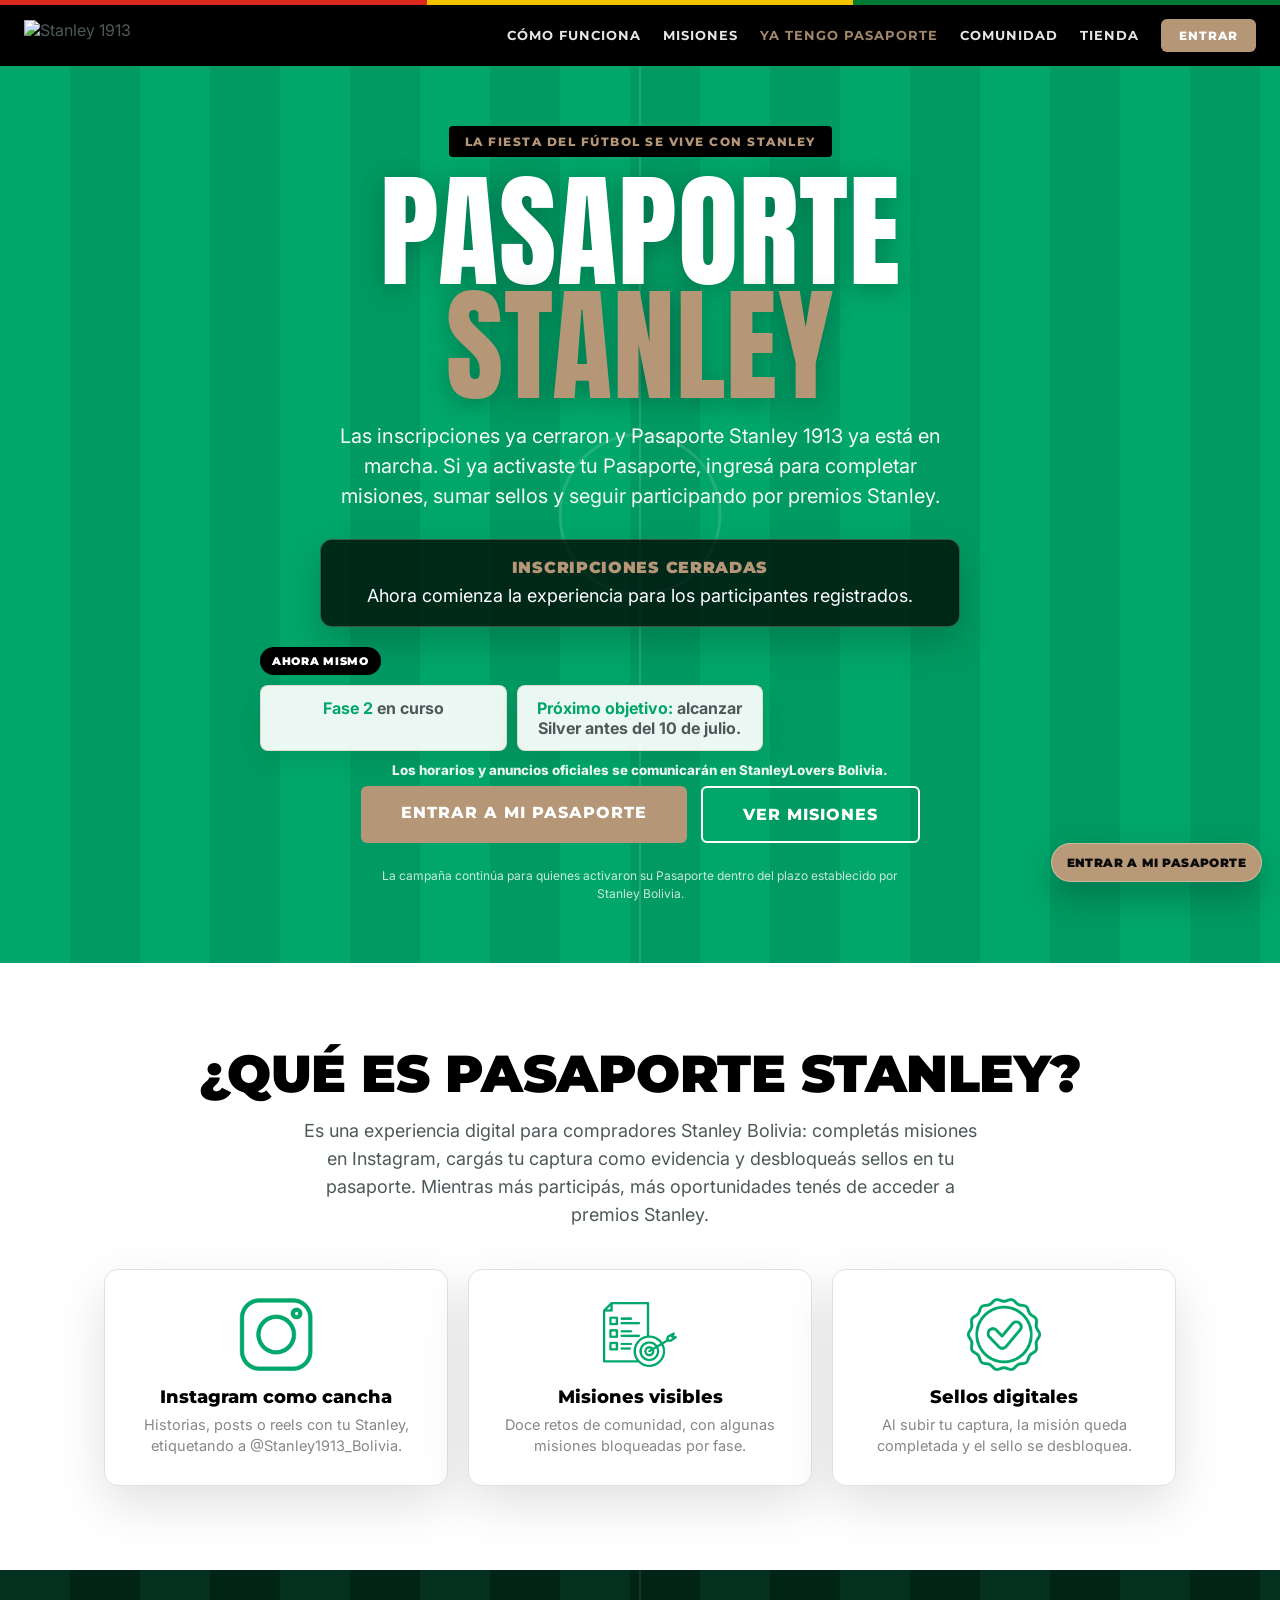
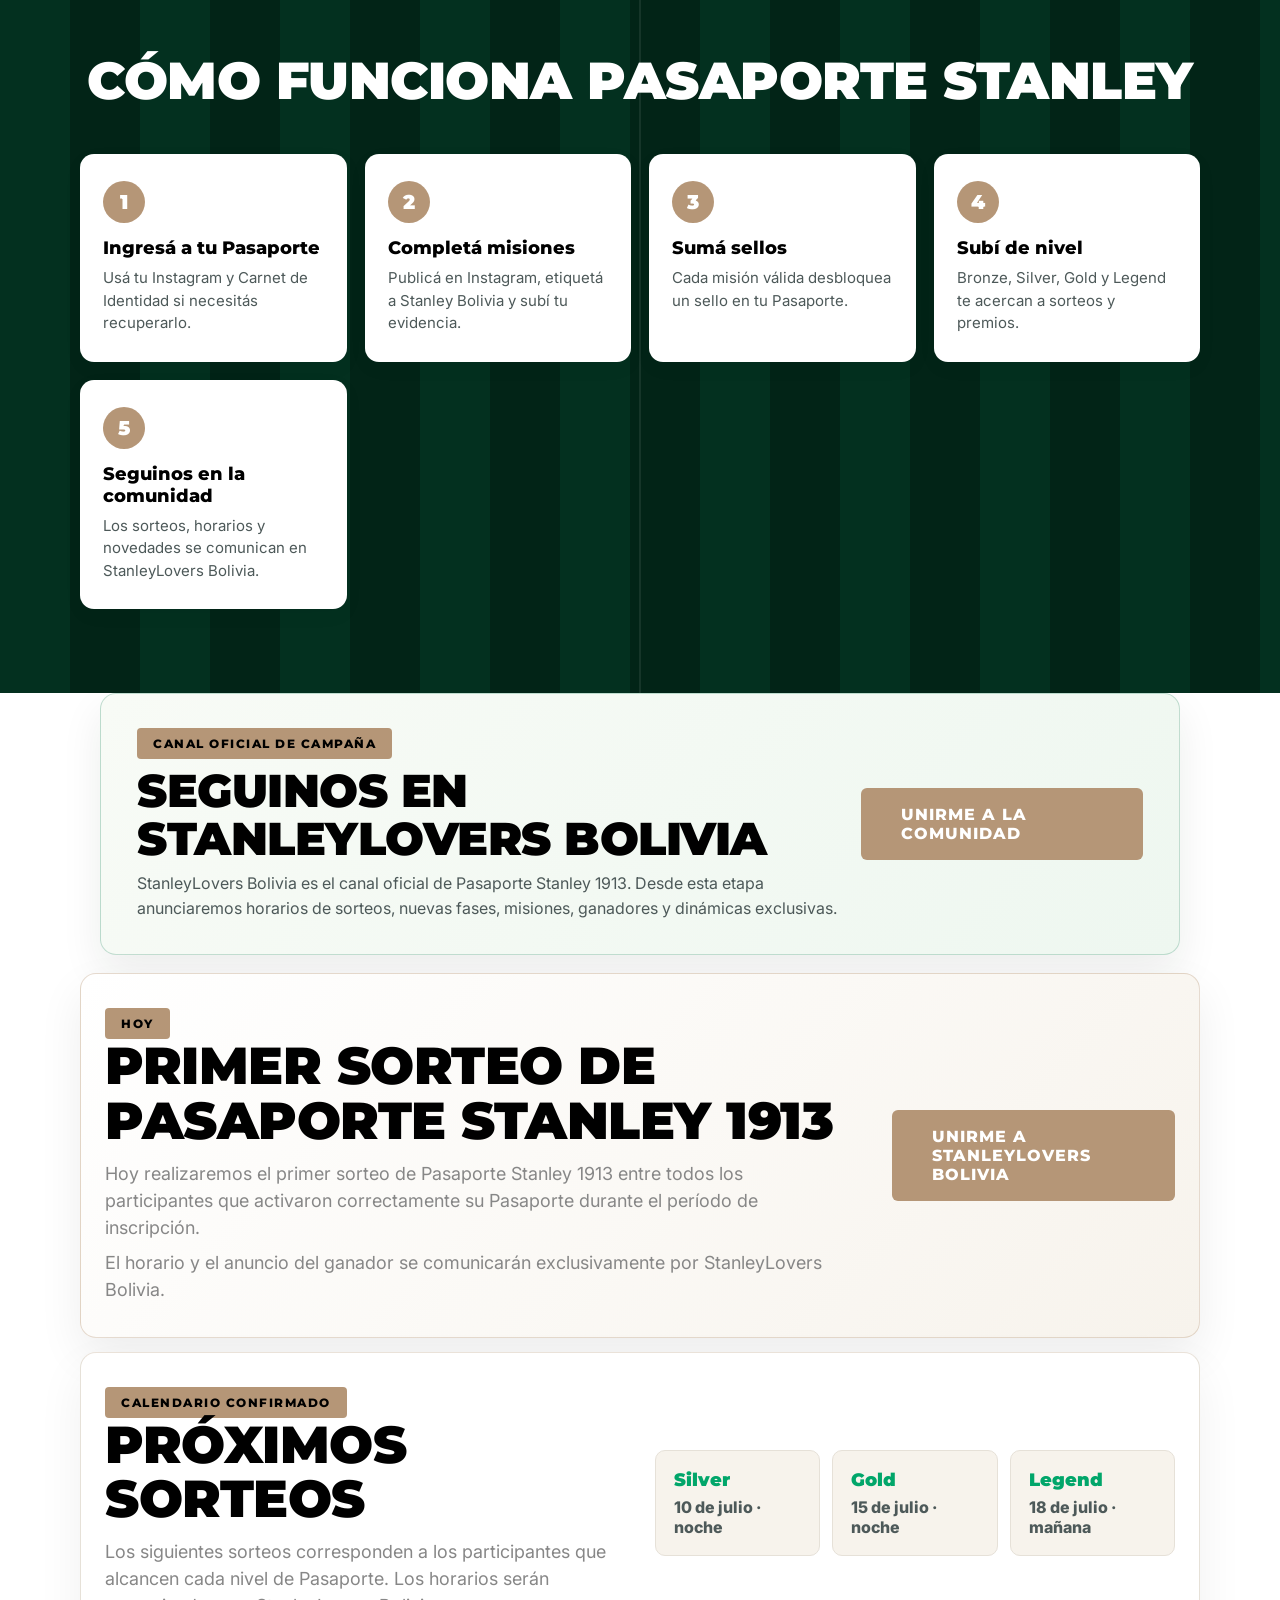
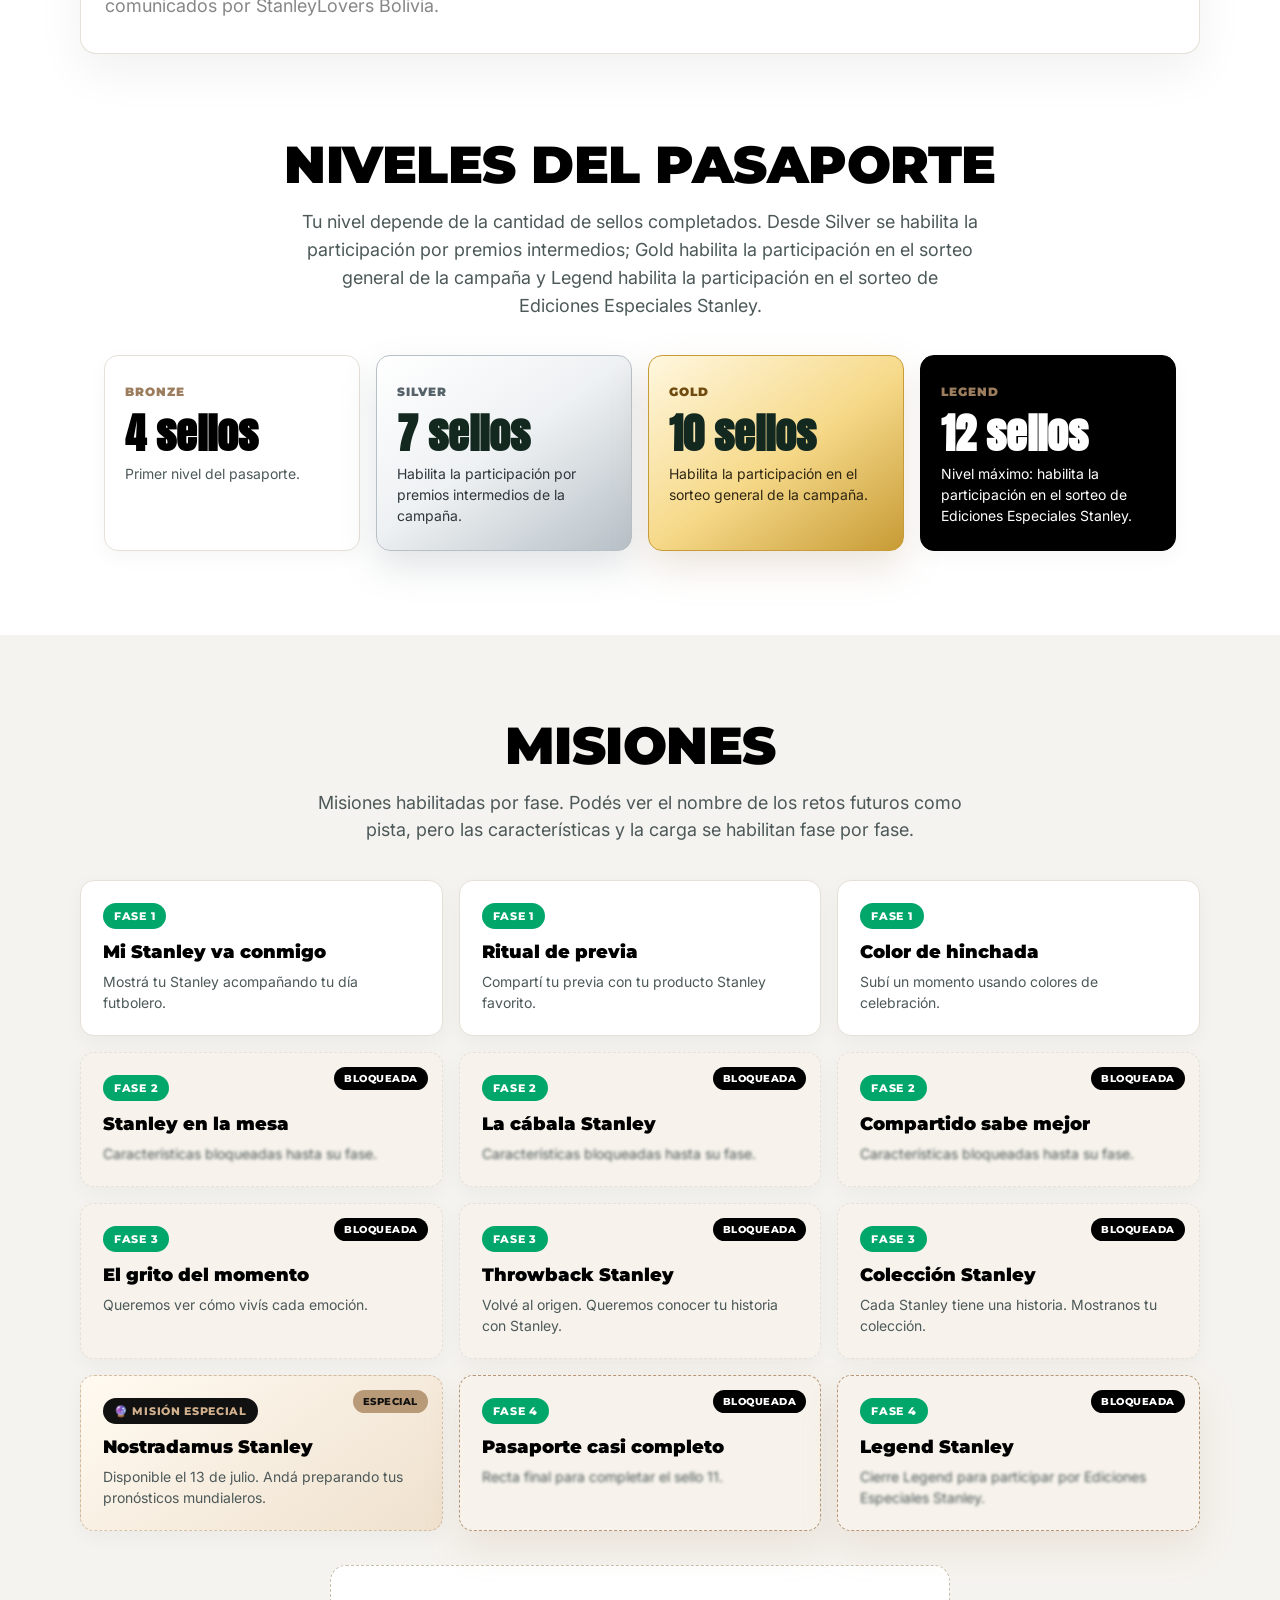
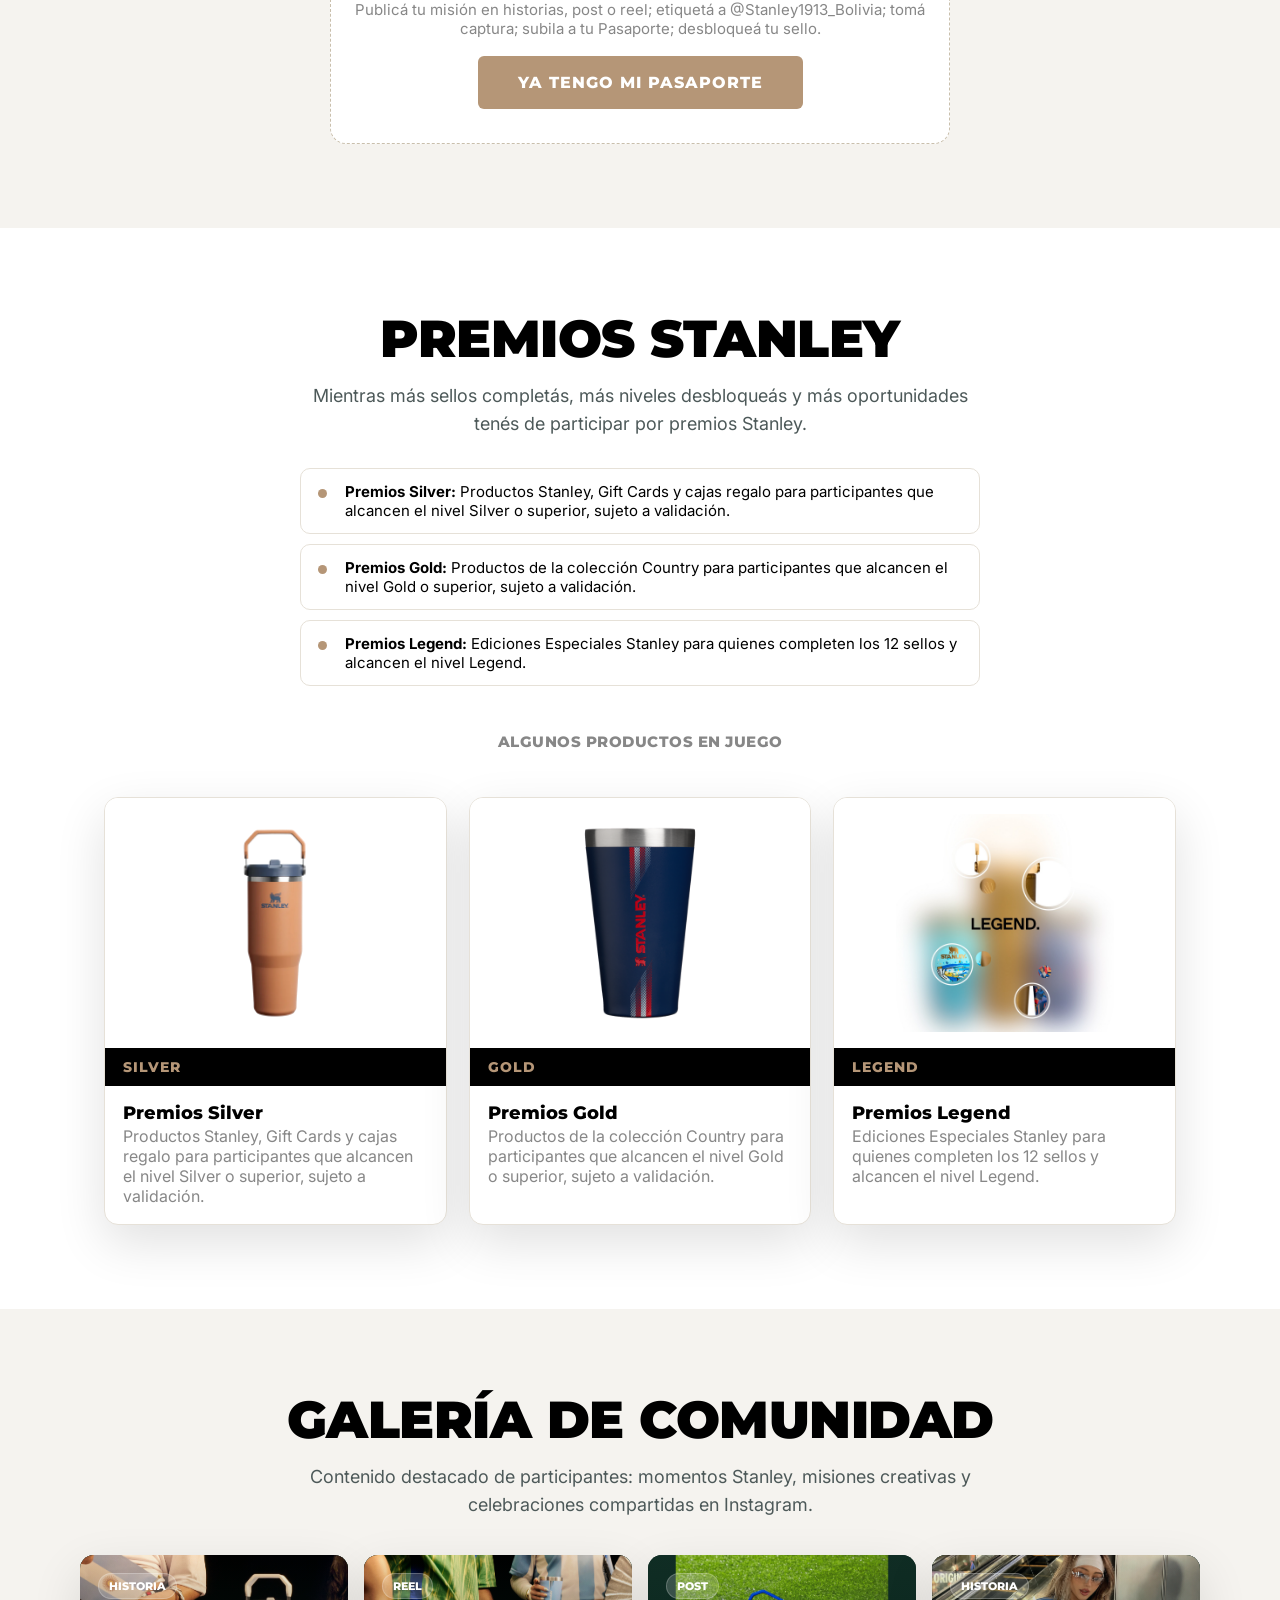
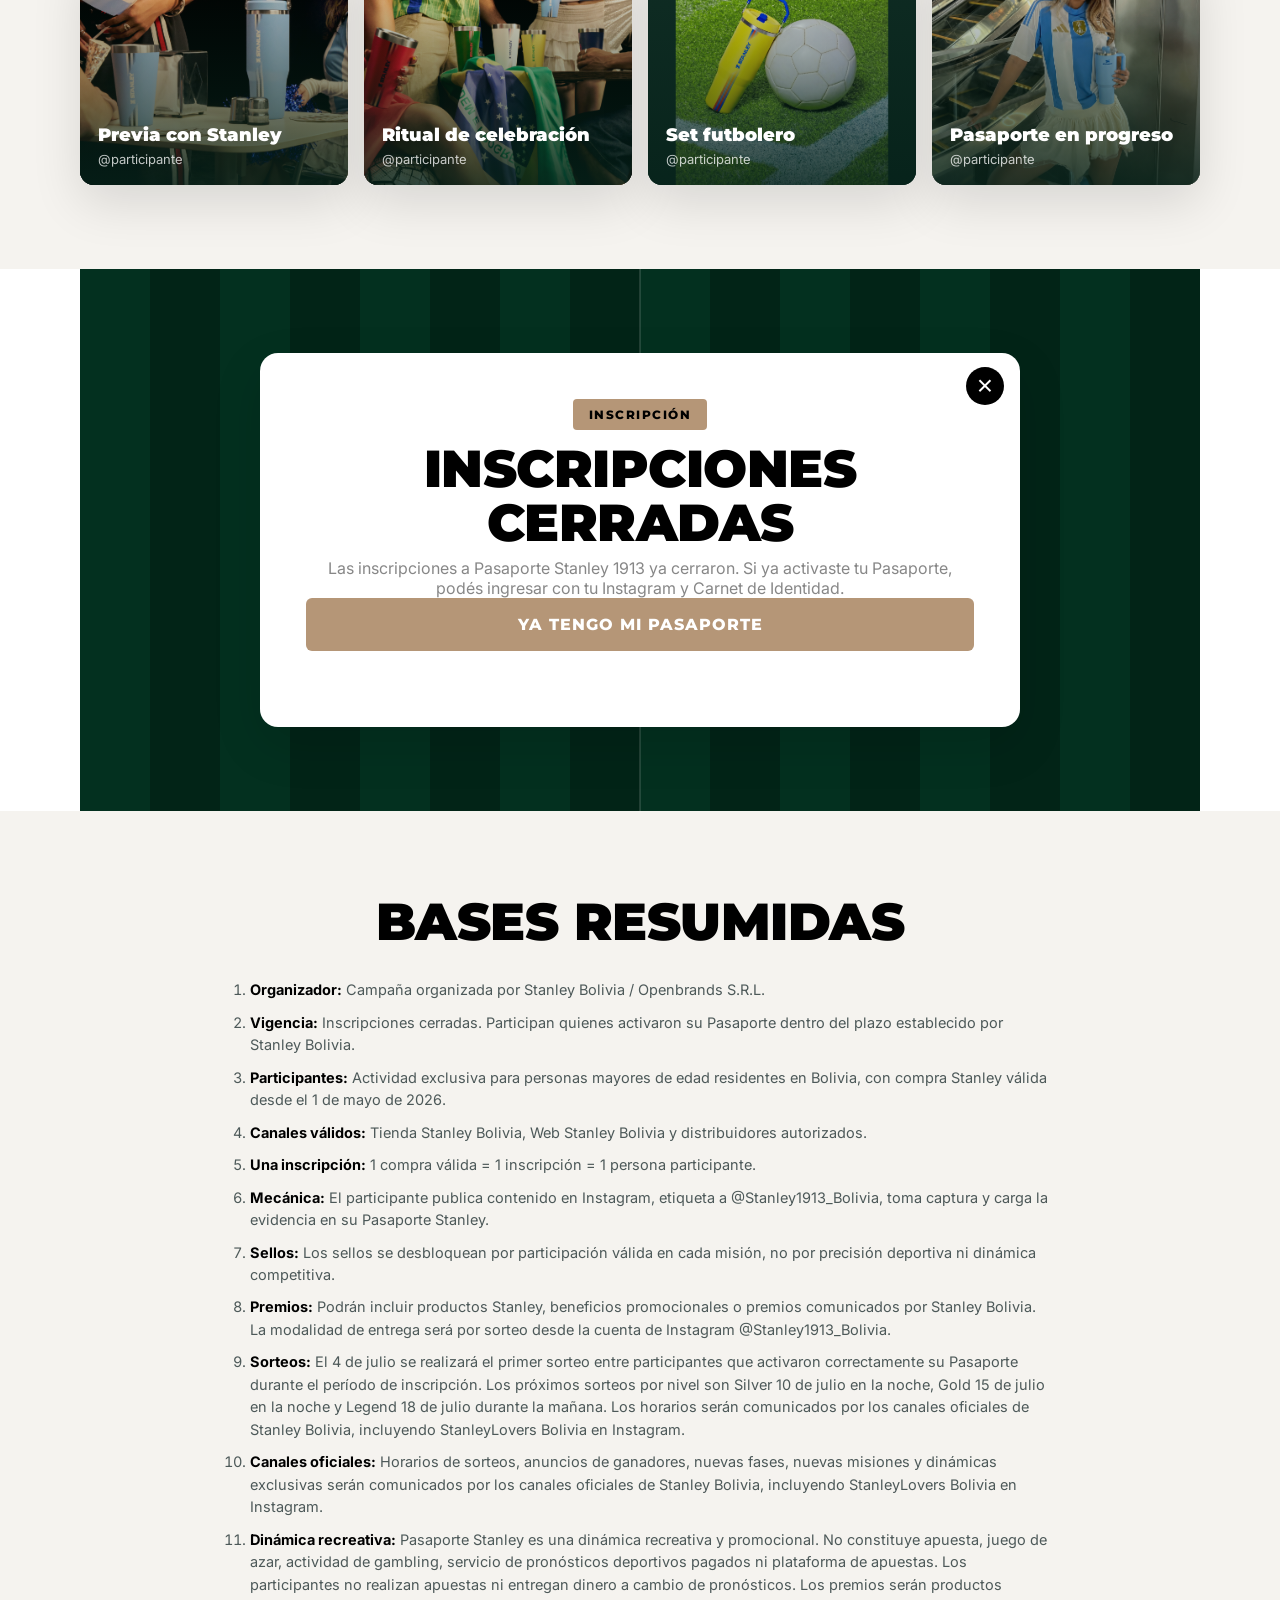
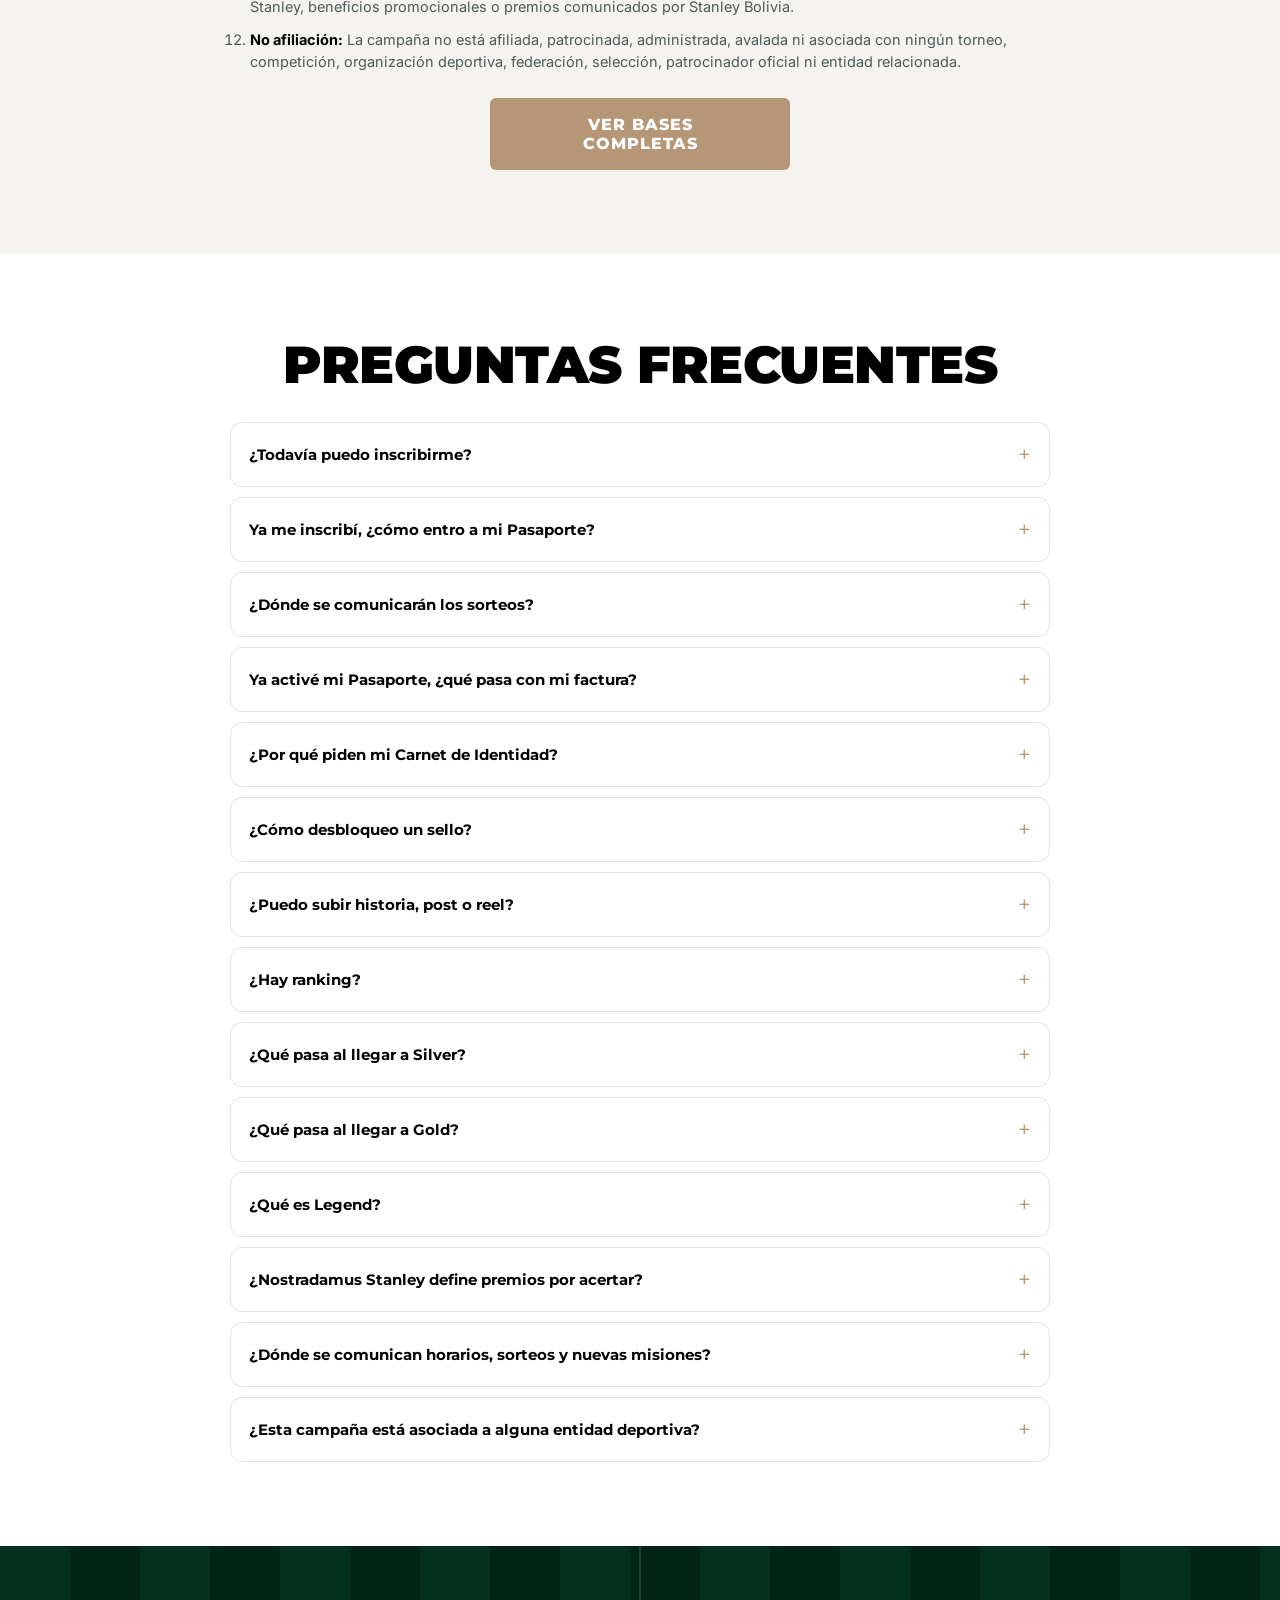
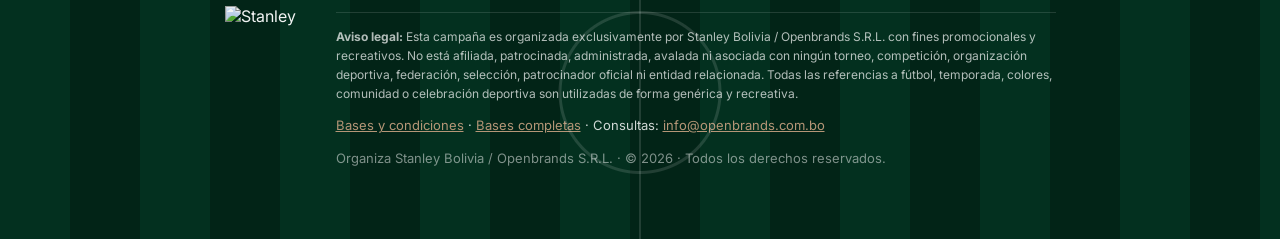
==== commit 92e58aa1: "Actualizar premios Stanley" ====
--- a/index.html
+++ b/index.html
@@ -155,24 +155,23 @@
   <h2 class="h2">Premios Stanley</h2>
   <p class="section__lead">Mientras más sellos completás, más niveles desbloqueás y más oportunidades tenés de participar por premios Stanley.</p>
   <ul class="prize-list">
-    <li><strong>Sorteo de 3 premios Edición Especial Stanley</strong> para quienes lleguen al nivel Legend.</li>
-    <li><strong>Sorteo de 5 grandes premios Stanley</strong> entre participantes habilitados que alcancen el nivel Gold o superior, sujeto a validación.</li>
-    <li><strong>Sorteo de 5 premios intermedios</strong> para contenidos destacados por creatividad, espíritu de comunidad y presencia Stanley, entre participantes que hayan alcanzado el nivel Silver o superior.</li>
-    <li><strong>Sorteo de descuentos Stanley, merchandising y regalos de distribuidores</strong> a través de dinámicas comunicadas por Stanley Bolivia.</li>
+    <li><strong>Premios Silver:</strong> Productos Stanley, Gift Cards y cajas regalo para participantes que alcancen el nivel Silver o superior, sujeto a validación.</li>
+    <li><strong>Premios Gold:</strong> Productos de la colección Country para participantes que alcancen el nivel Gold o superior, sujeto a validación.</li>
+    <li><strong>Premios Legend:</strong> Ediciones Especiales Stanley para quienes completen los 12 sellos y alcancen el nivel Legend.</li>
   </ul>
   <h3 class="prizes__sub">Algunos productos en juego</h3>
   <div class="prizes">
     <article class="prize">
-      <div class="prize__media" data-carousel><img class="prize__img is-active" src="assets/productos/Legend%201.jpeg" alt="Ediciones Especiales Stanley" loading="lazy" /><img class="prize__img" src="assets/productos/Legend%202.jpeg" alt="" loading="lazy" /><img class="prize__img" src="assets/productos/Legend%203.jpeg" alt="" loading="lazy" /></div>
-      <span class="tag">Legend</span><h3>Premios legendarios</h3><p>Participación en el sorteo de Ediciones Especiales Stanley para quienes completen el nivel máximo del pasaporte.</p>
+      <div class="prize__media" data-carousel><img class="prize__img is-active" src="assets/productos/Silver%201.webp" alt="Premios Silver Stanley" loading="lazy" /><img class="prize__img" src="assets/productos/Silver%202.webp" alt="" loading="lazy" /></div>
+      <span class="tag">Silver</span><h3>Premios Silver</h3><p>Productos Stanley, Gift Cards y cajas regalo para participantes que alcancen el nivel Silver o superior, sujeto a validación.</p>
     </article>
     <article class="prize">
-      <div class="prize__media" data-carousel><img class="prize__img is-active" src="assets/productos/Gold%201.png" alt="Premio Gold Stanley" loading="lazy" /><img class="prize__img" src="assets/productos/Gold%202.png" alt="" loading="lazy" /><img class="prize__img" src="assets/productos/Gold%203.png" alt="" loading="lazy" /><img class="prize__img" src="assets/productos/Gold%204.png" alt="" loading="lazy" /></div>
-      <span class="tag">Gold</span><h3>Premios Gold</h3><p>Premios sorteados entre participantes validados que alcancen el nivel Gold o estén más arriba.</p>
+      <div class="prize__media" data-carousel><img class="prize__img is-active" src="assets/productos/Gold%201.png" alt="Premios Gold Stanley" loading="lazy" /><img class="prize__img" src="assets/productos/Gold%202.png" alt="" loading="lazy" /><img class="prize__img" src="assets/productos/Gold%203.png" alt="" loading="lazy" /><img class="prize__img" src="assets/productos/Gold%204.png" alt="" loading="lazy" /><img class="prize__img" src="assets/productos/Gold%205.png" alt="" loading="lazy" /><img class="prize__img" src="assets/productos/Gold%206.png" alt="" loading="lazy" /></div>
+      <span class="tag">Gold</span><h3>Premios Gold</h3><p>Productos de la colección Country para participantes que alcancen el nivel Gold o superior, sujeto a validación.</p>
     </article>
     <article class="prize">
-      <div class="prize__media" data-carousel><img class="prize__img is-active" src="assets/productos/Gold%205.png" alt="Premio intermedio Stanley" loading="lazy" /><img class="prize__img" src="assets/productos/Gold%206.png" alt="" loading="lazy" /><img class="prize__img" src="assets/productos/Gold%207.png" alt="" loading="lazy" /><img class="prize__img" src="assets/productos/Gold%208.png" alt="" loading="lazy" /><img class="prize__img" src="assets/productos/Gold%209.png" alt="" loading="lazy" /></div>
-      <span class="tag">Silver</span><h3>Premios intermedios</h3><p>Desde Silver, los participantes validados ingresan al sorteo de premios intermedios de la campaña.</p>
+      <div class="prize__media" data-carousel><img class="prize__img is-active" src="assets/productos/Legend%201.jpeg" alt="Premios Legend Stanley" loading="lazy" /><img class="prize__img" src="assets/productos/Legend%202.jpeg" alt="" loading="lazy" /><img class="prize__img" src="assets/productos/Legend%203.jpeg" alt="" loading="lazy" /></div>
+      <span class="tag">Legend</span><h3>Premios Legend</h3><p>Ediciones Especiales Stanley para quienes completen los 12 sellos y alcancen el nivel Legend.</p>
     </article>
   </div>
 </section>
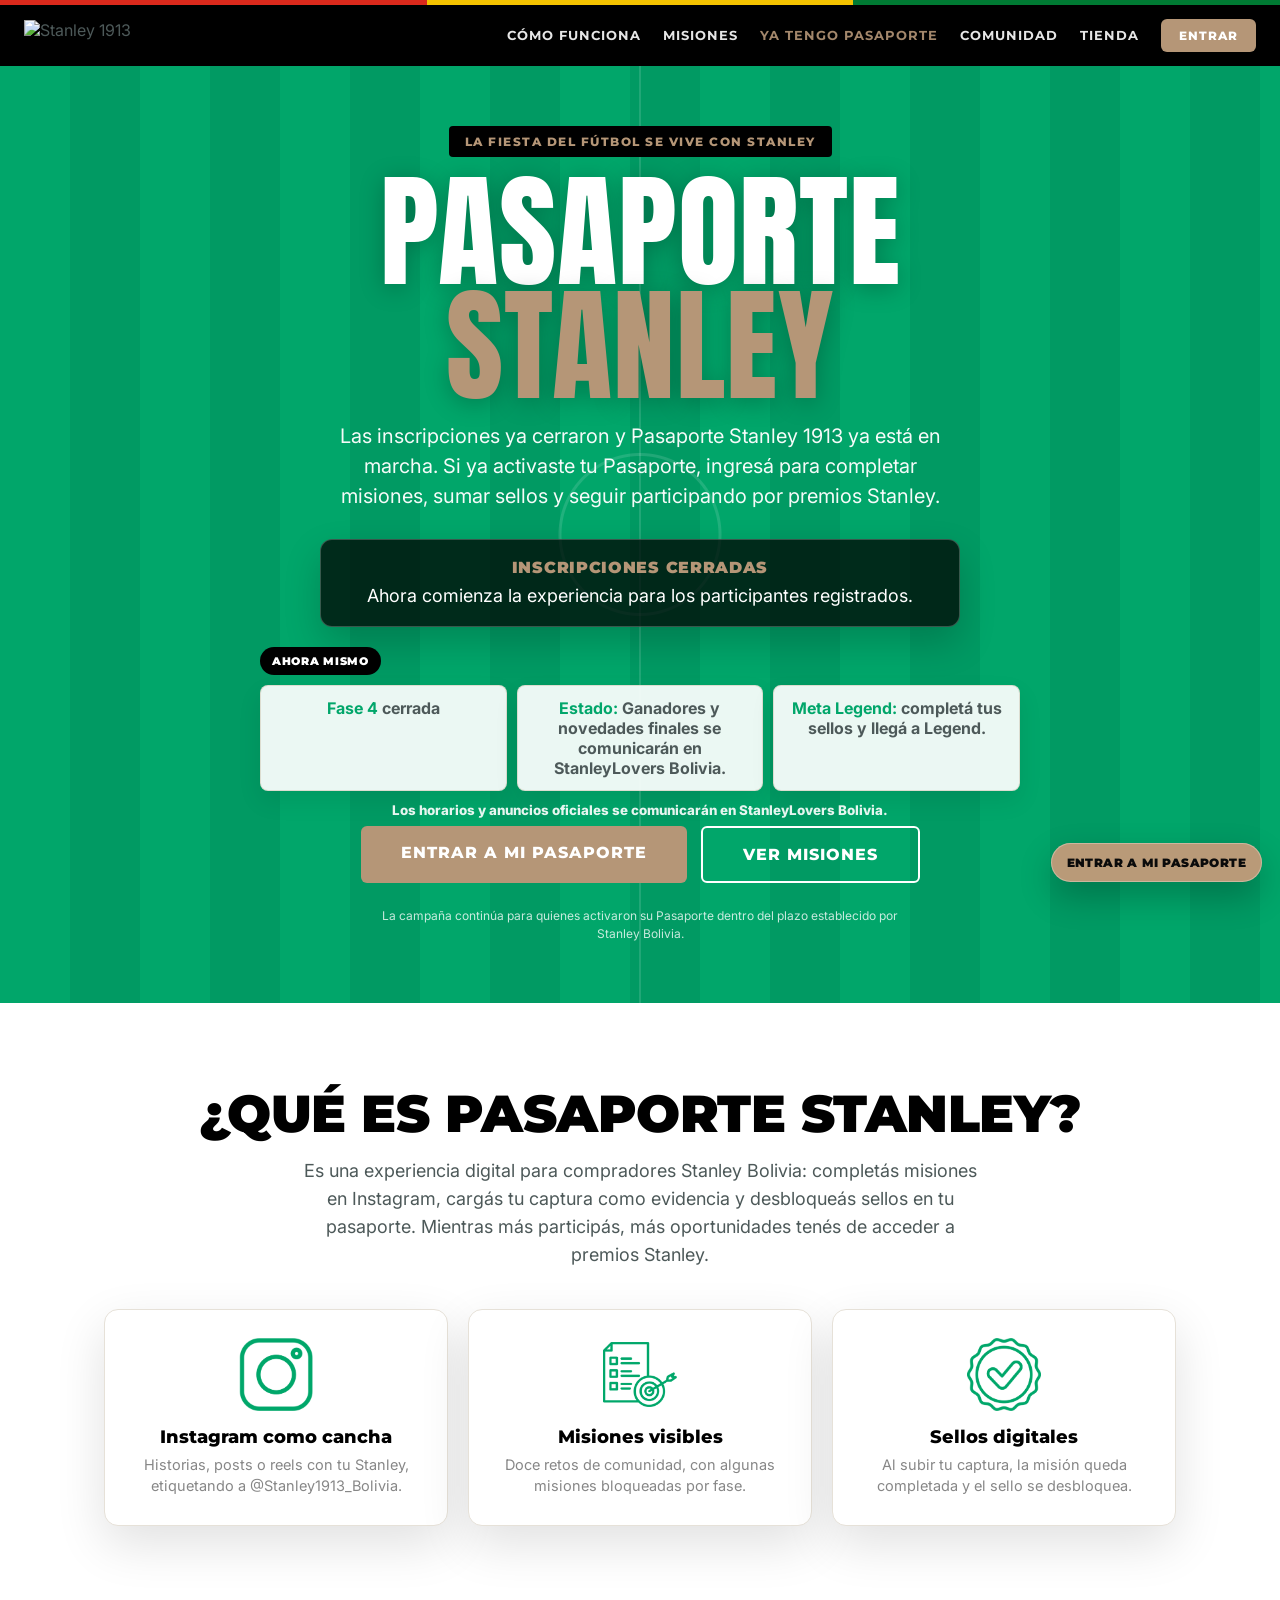
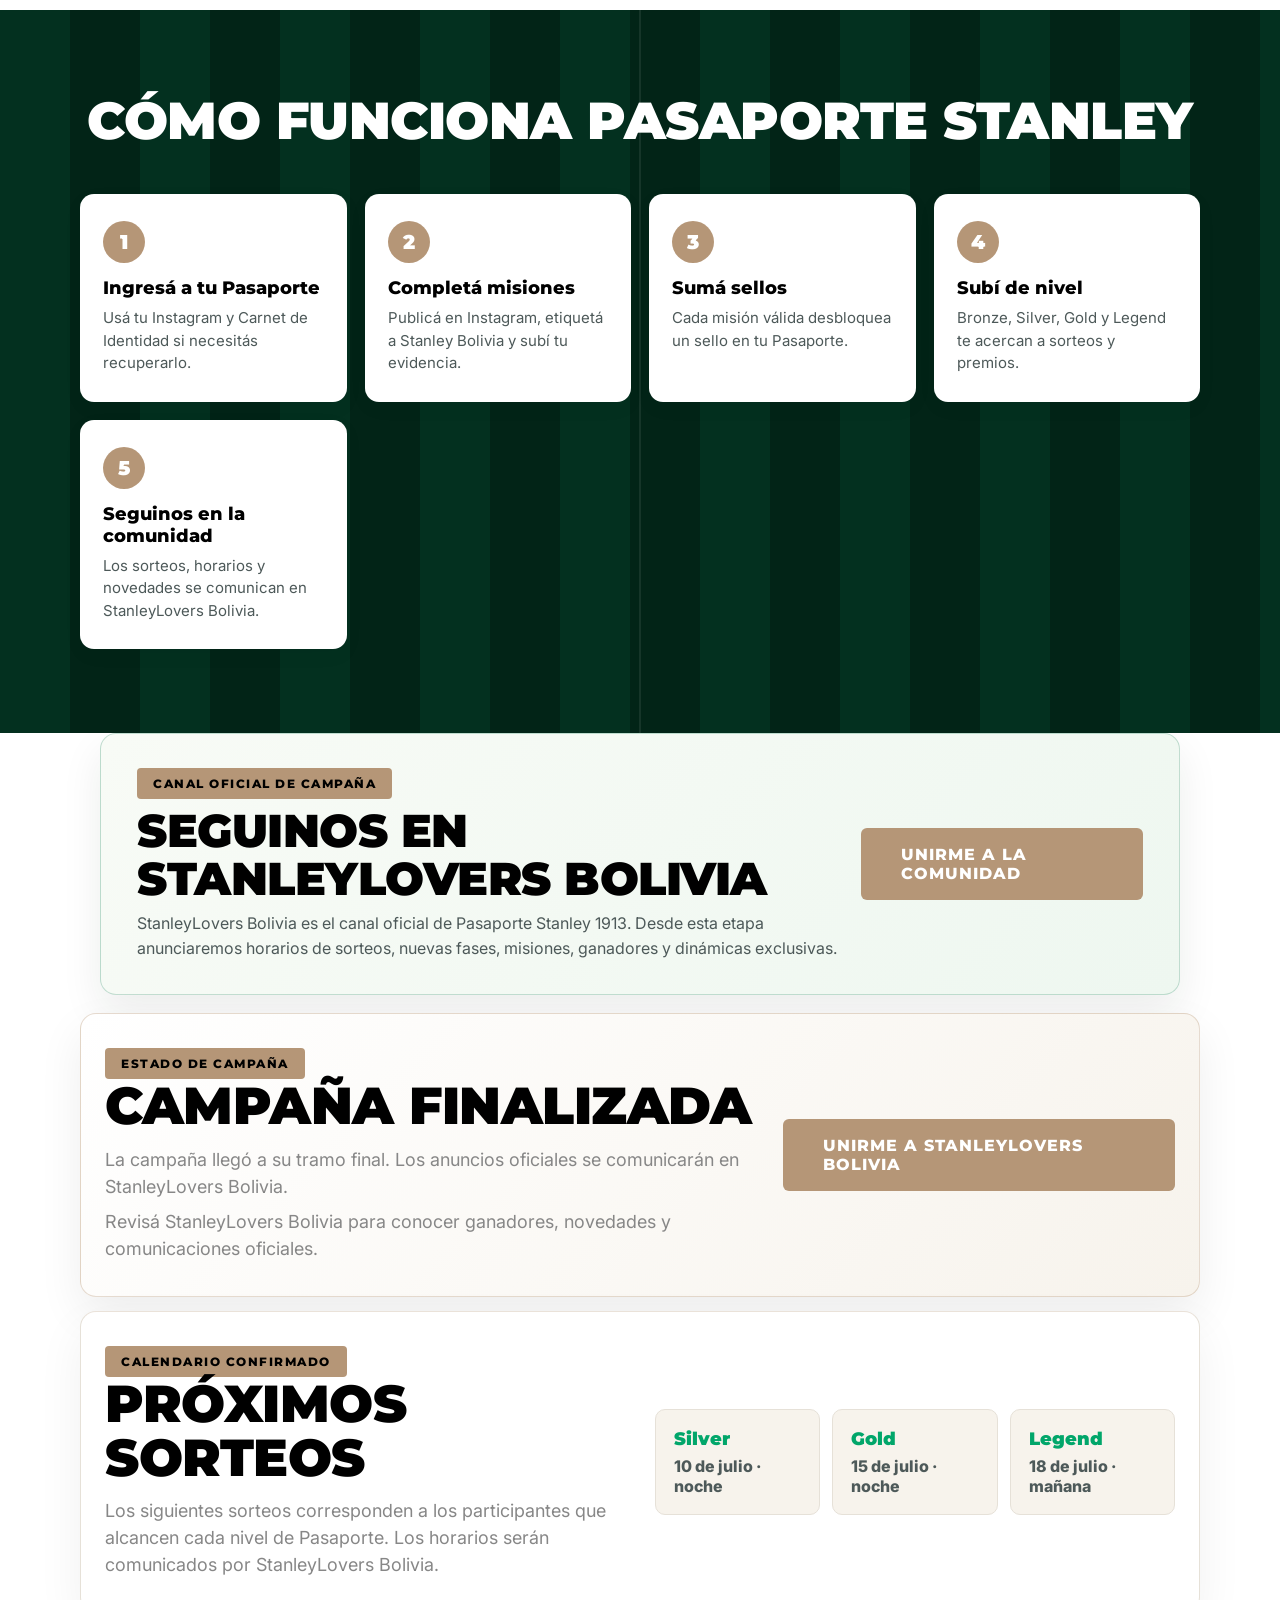
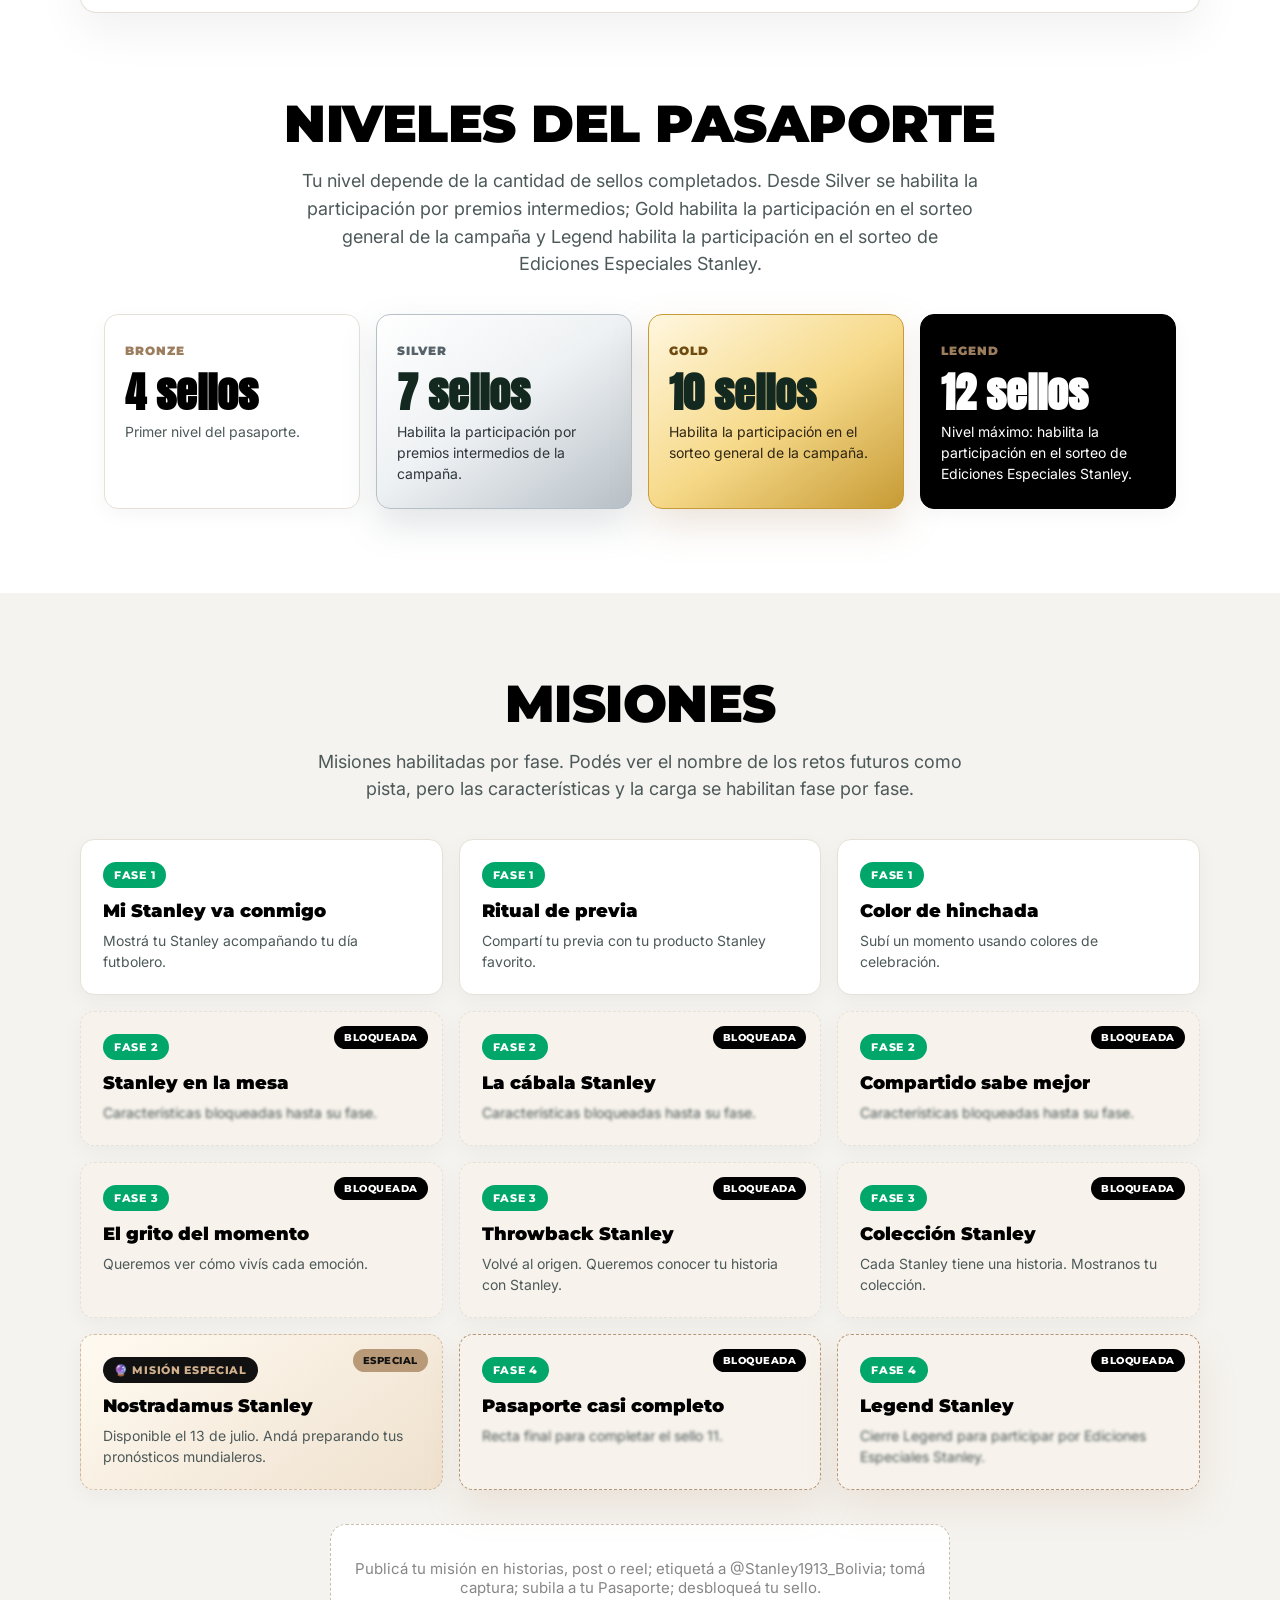
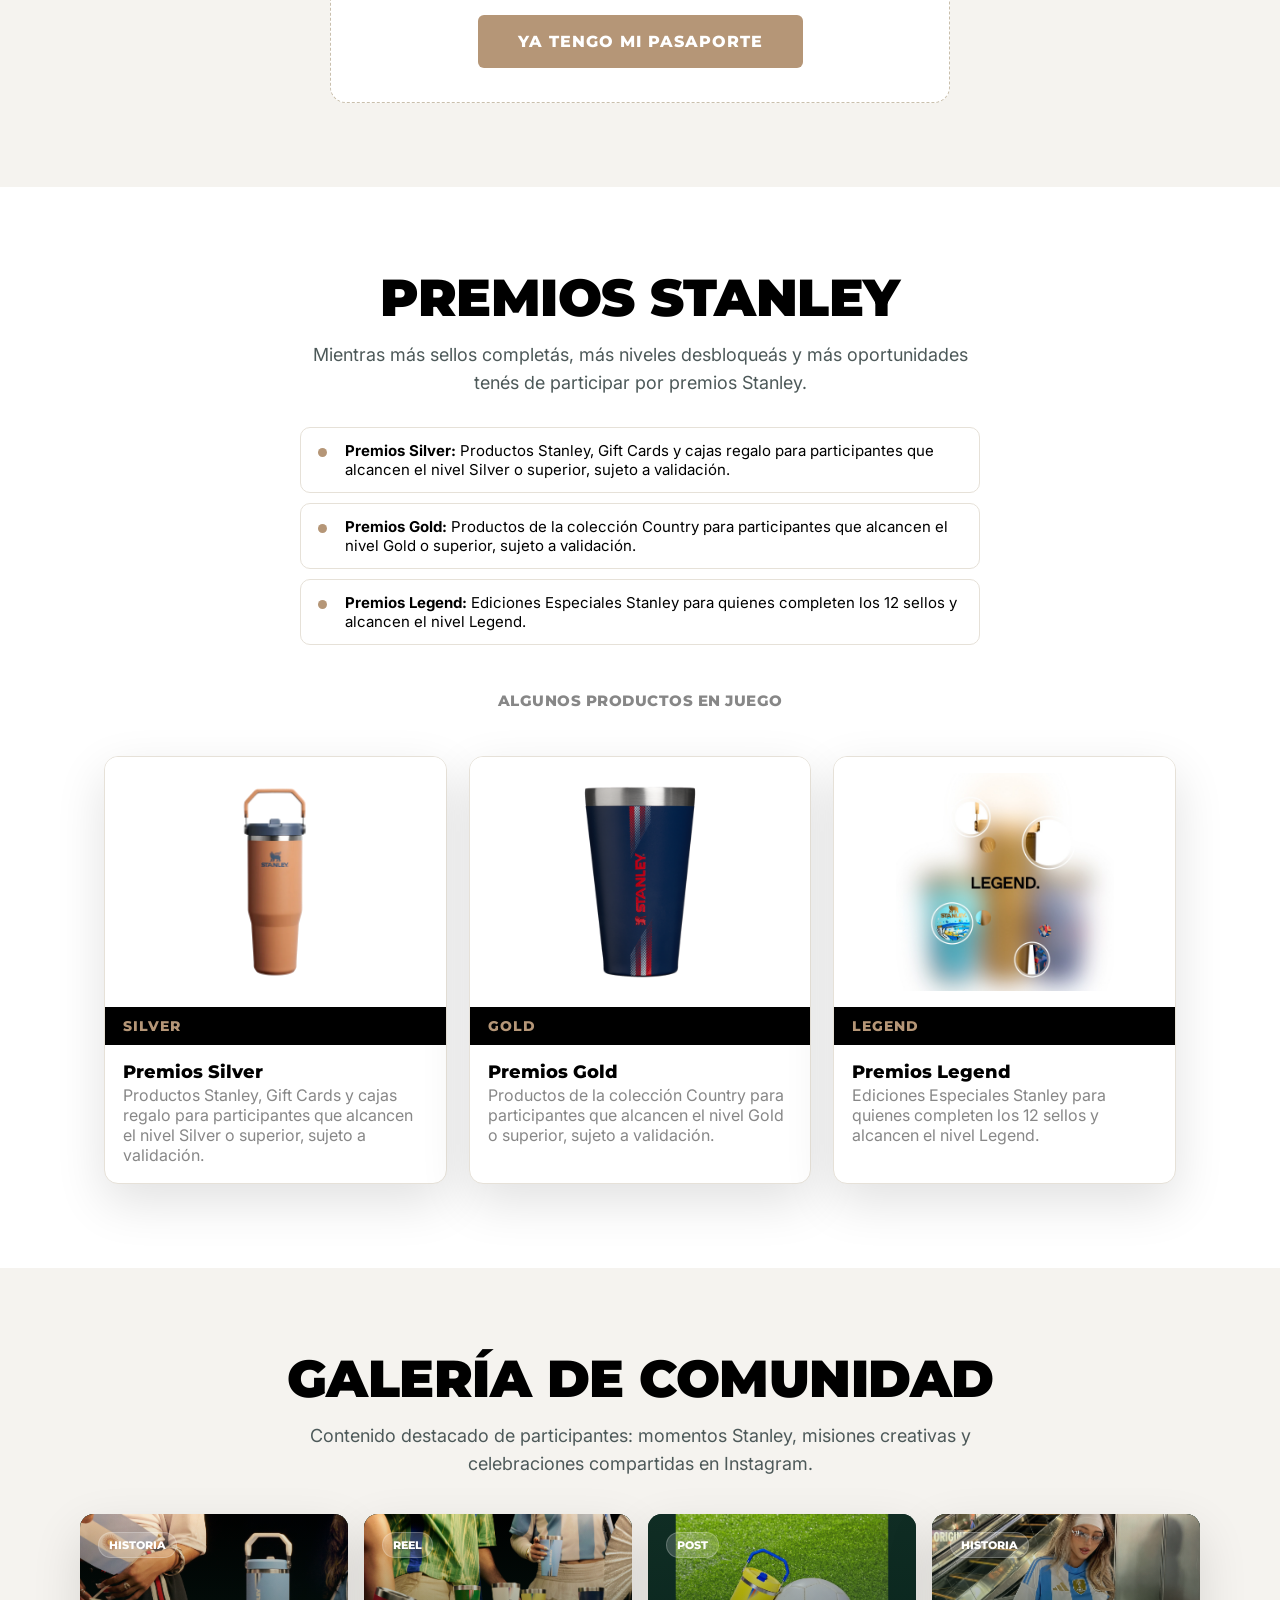
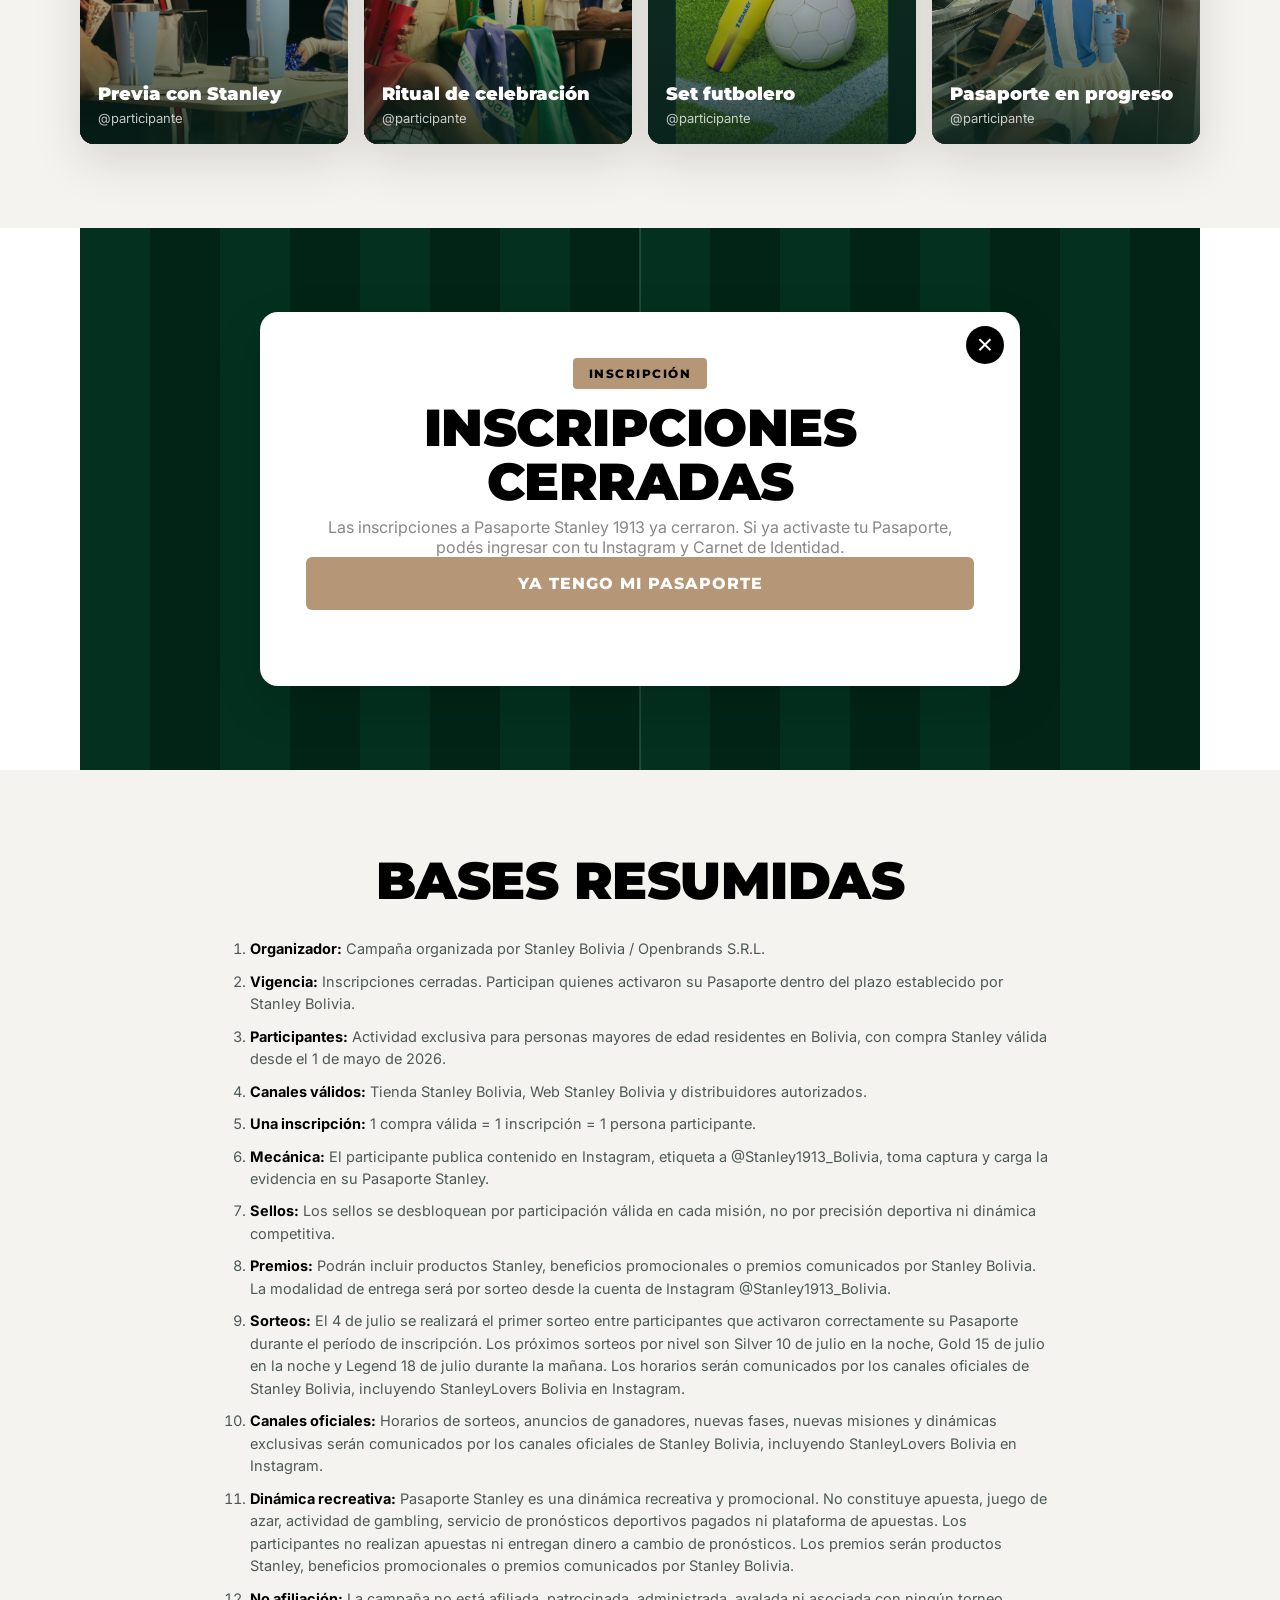
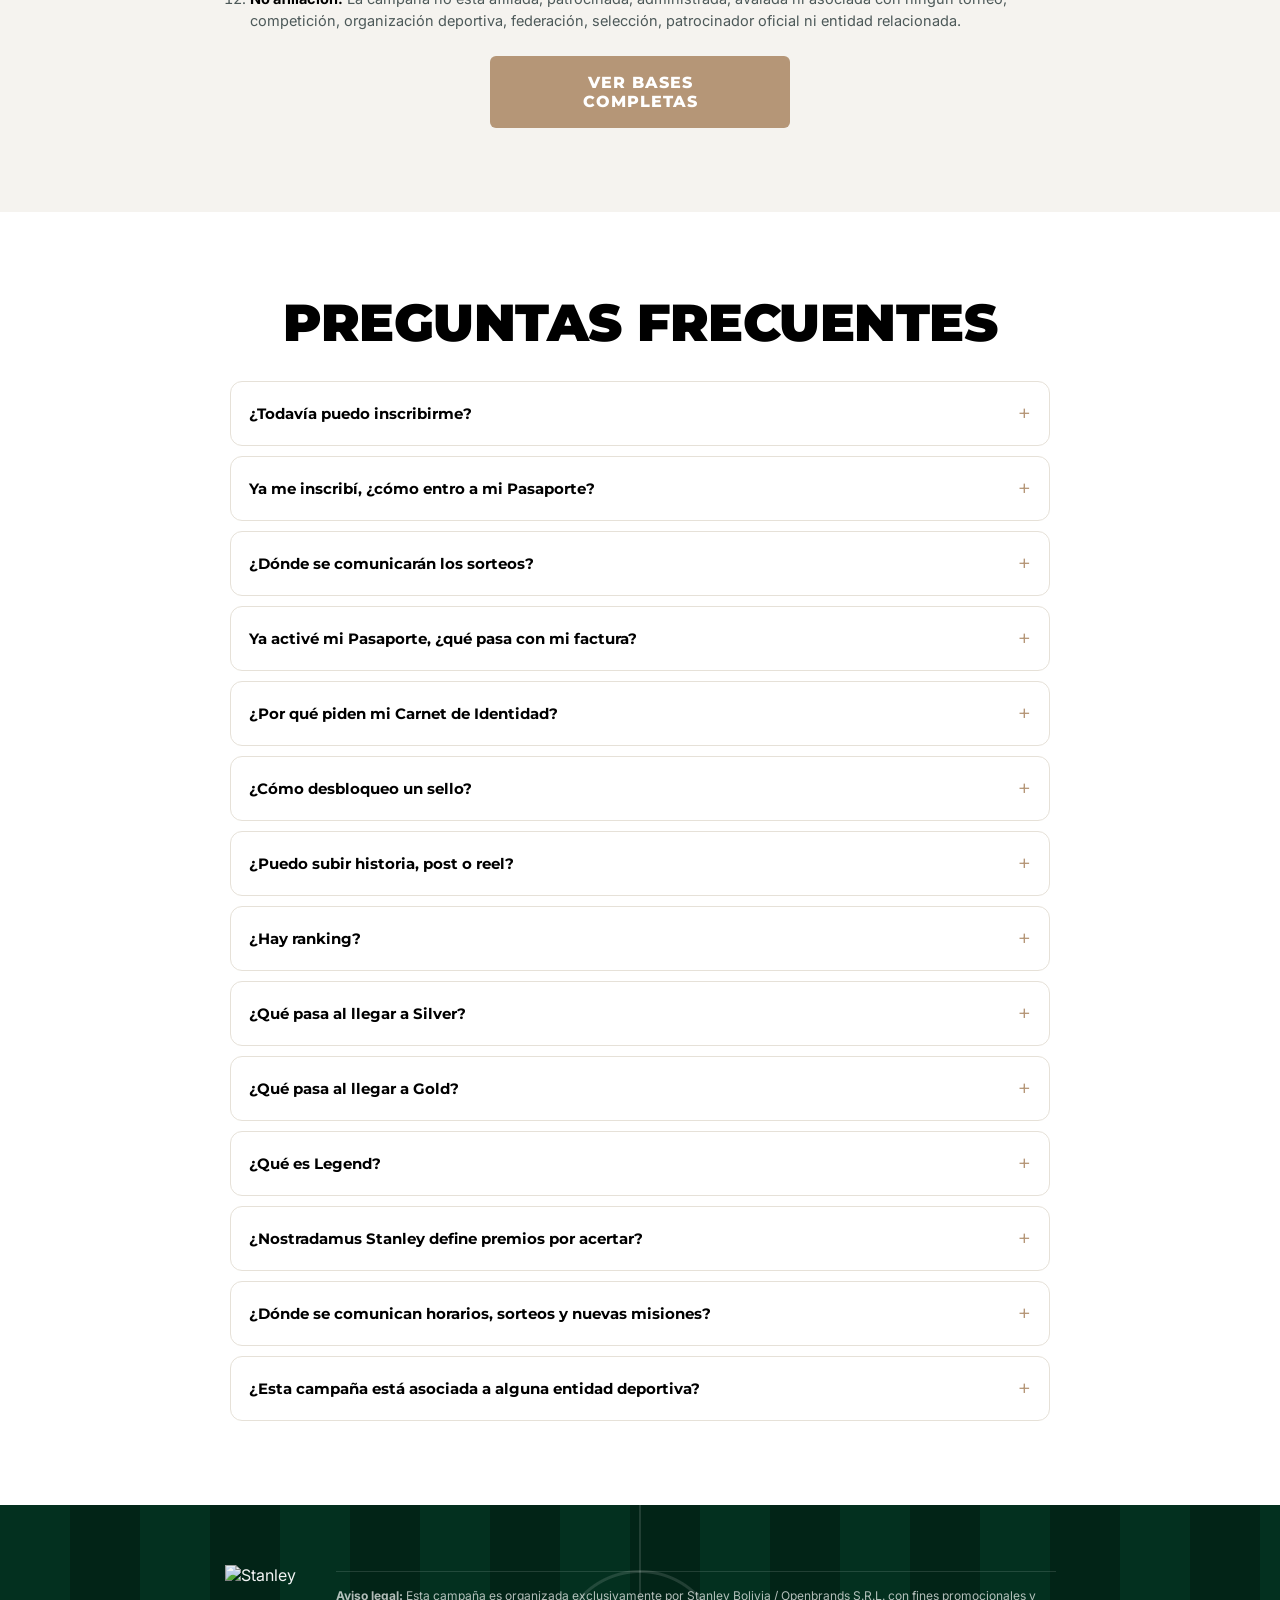
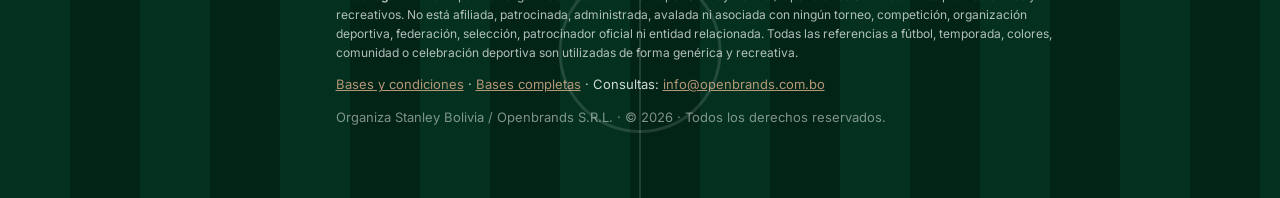
==== commit d57be6b2: "Automatizar estado de campaña en home" ====
--- a/index.html
+++ b/index.html
@@ -52,8 +52,9 @@
     </div>
     <div class="now-card" aria-label="Estado actual de la campaña">
       <strong class="now-card__title">Ahora mismo</strong>
-      <span><strong>Fase 2</strong> en curso</span>
-      <span><strong>Próximo objetivo:</strong> alcanzar Silver antes del 10 de julio.</span>
+      <span data-now-phase><strong>Fase 3</strong> en curso</span>
+      <span data-now-draw><strong>Próximo sorteo:</strong> Silver · 10 de julio · noche.</span>
+      <span data-now-legend><strong>Meta Legend:</strong> completá tus sellos y llegá a Legend.</span>
       <small>Los horarios y anuncios oficiales se comunicarán en StanleyLovers Bolivia.</small>
     </div>
     <div class="hero__cta">
@@ -96,10 +97,10 @@
 
 <section class="section bronze-draw" id="sorteo-bronze">
   <div>
-    <span class="kicker kicker--dark">Hoy</span>
-    <h2 class="h2">Primer sorteo de Pasaporte Stanley 1913</h2>
-    <p>Hoy realizaremos el primer sorteo de Pasaporte Stanley 1913 entre todos los participantes que activaron correctamente su Pasaporte durante el período de inscripción.</p>
-    <p>El horario y el anuncio del ganador se comunicarán exclusivamente por StanleyLovers Bolivia.</p>
+    <span class="kicker kicker--dark" data-draw-kicker>Próximo sorteo</span>
+    <h2 class="h2" data-draw-title>Sorteo Silver</h2>
+    <p data-draw-copy>El próximo sorteo corresponde a participantes que alcancen el nivel Silver o superior, sujeto a validación.</p>
+    <p data-draw-detail>Completá tus sellos, seguí avanzando de nivel y apuntá a Legend para participar por Ediciones Especiales Stanley.</p>
   </div>
   <a class="btn btn--lg" href="https://www.instagram.com/channel/AbbX7p2jNimxBq8g/" target="_blank" rel="noopener" data-community-link>Unirme a StanleyLovers Bolivia</a>
 </section>
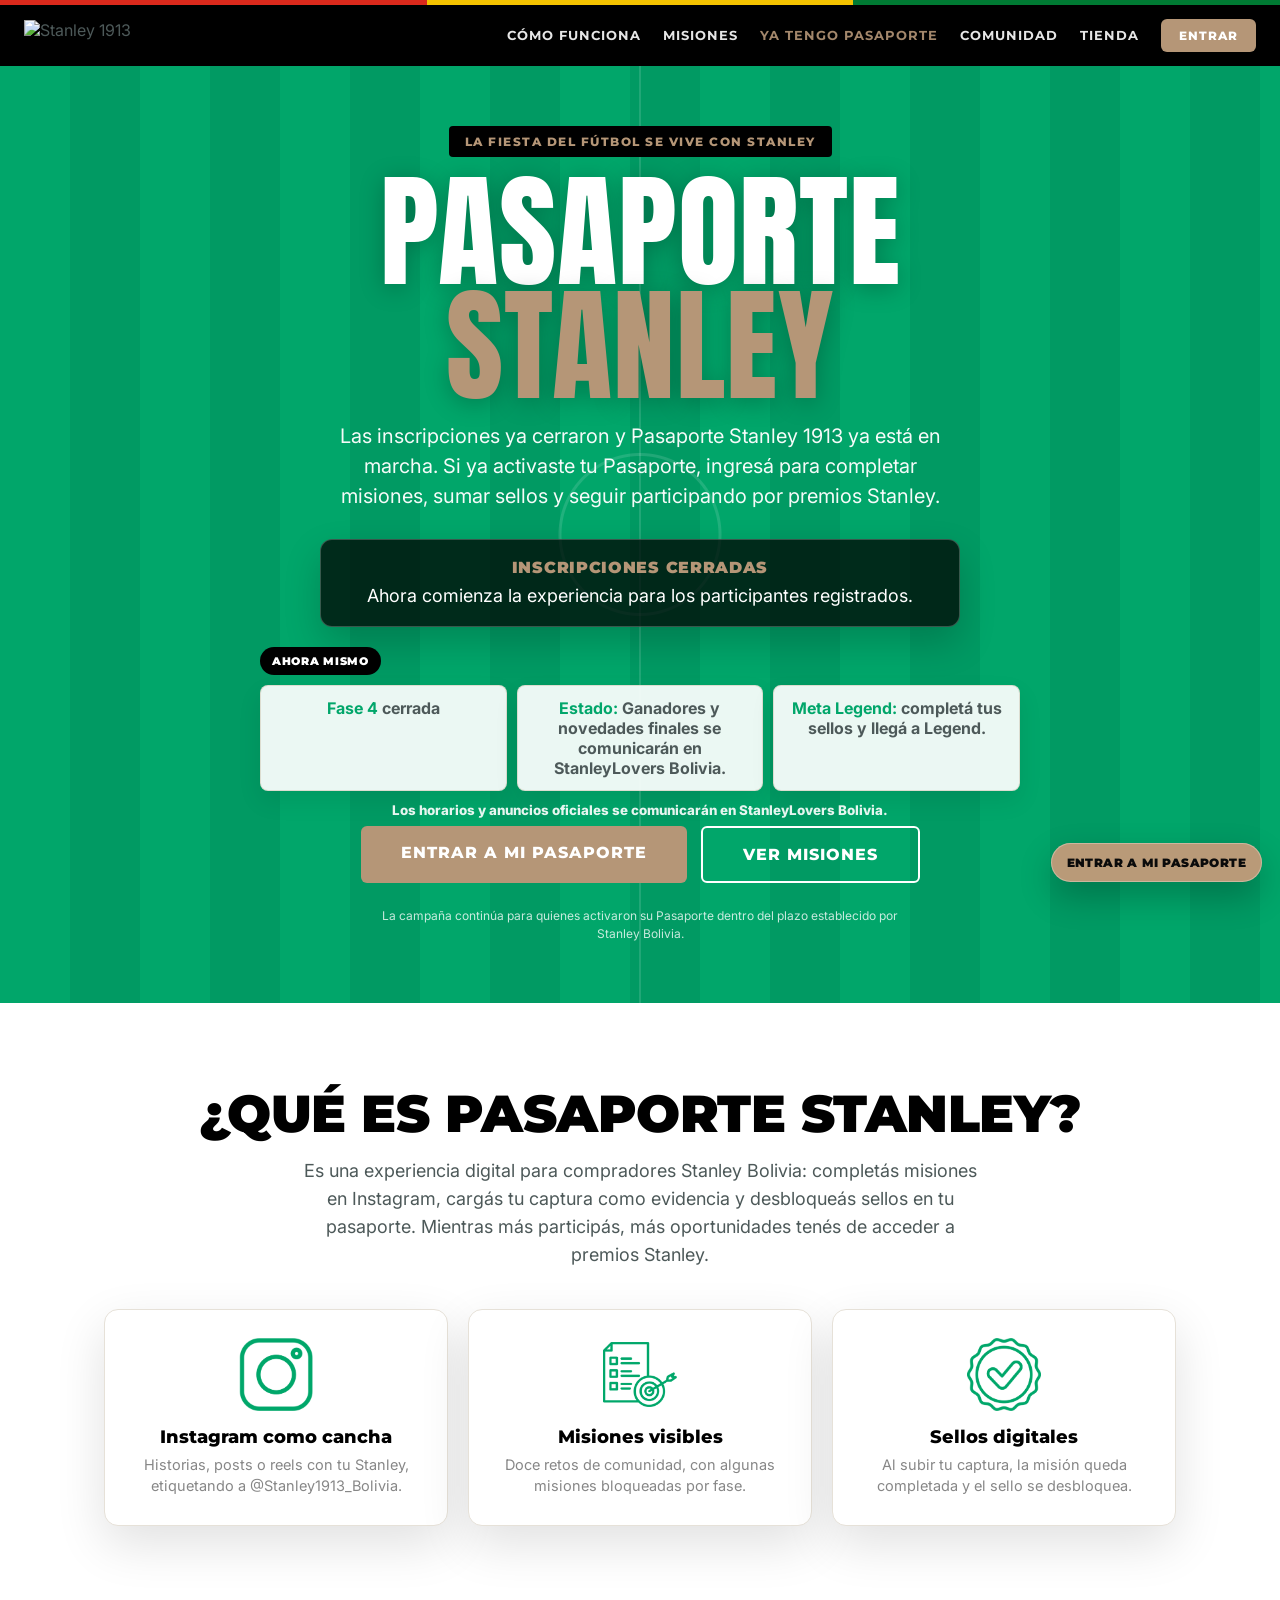
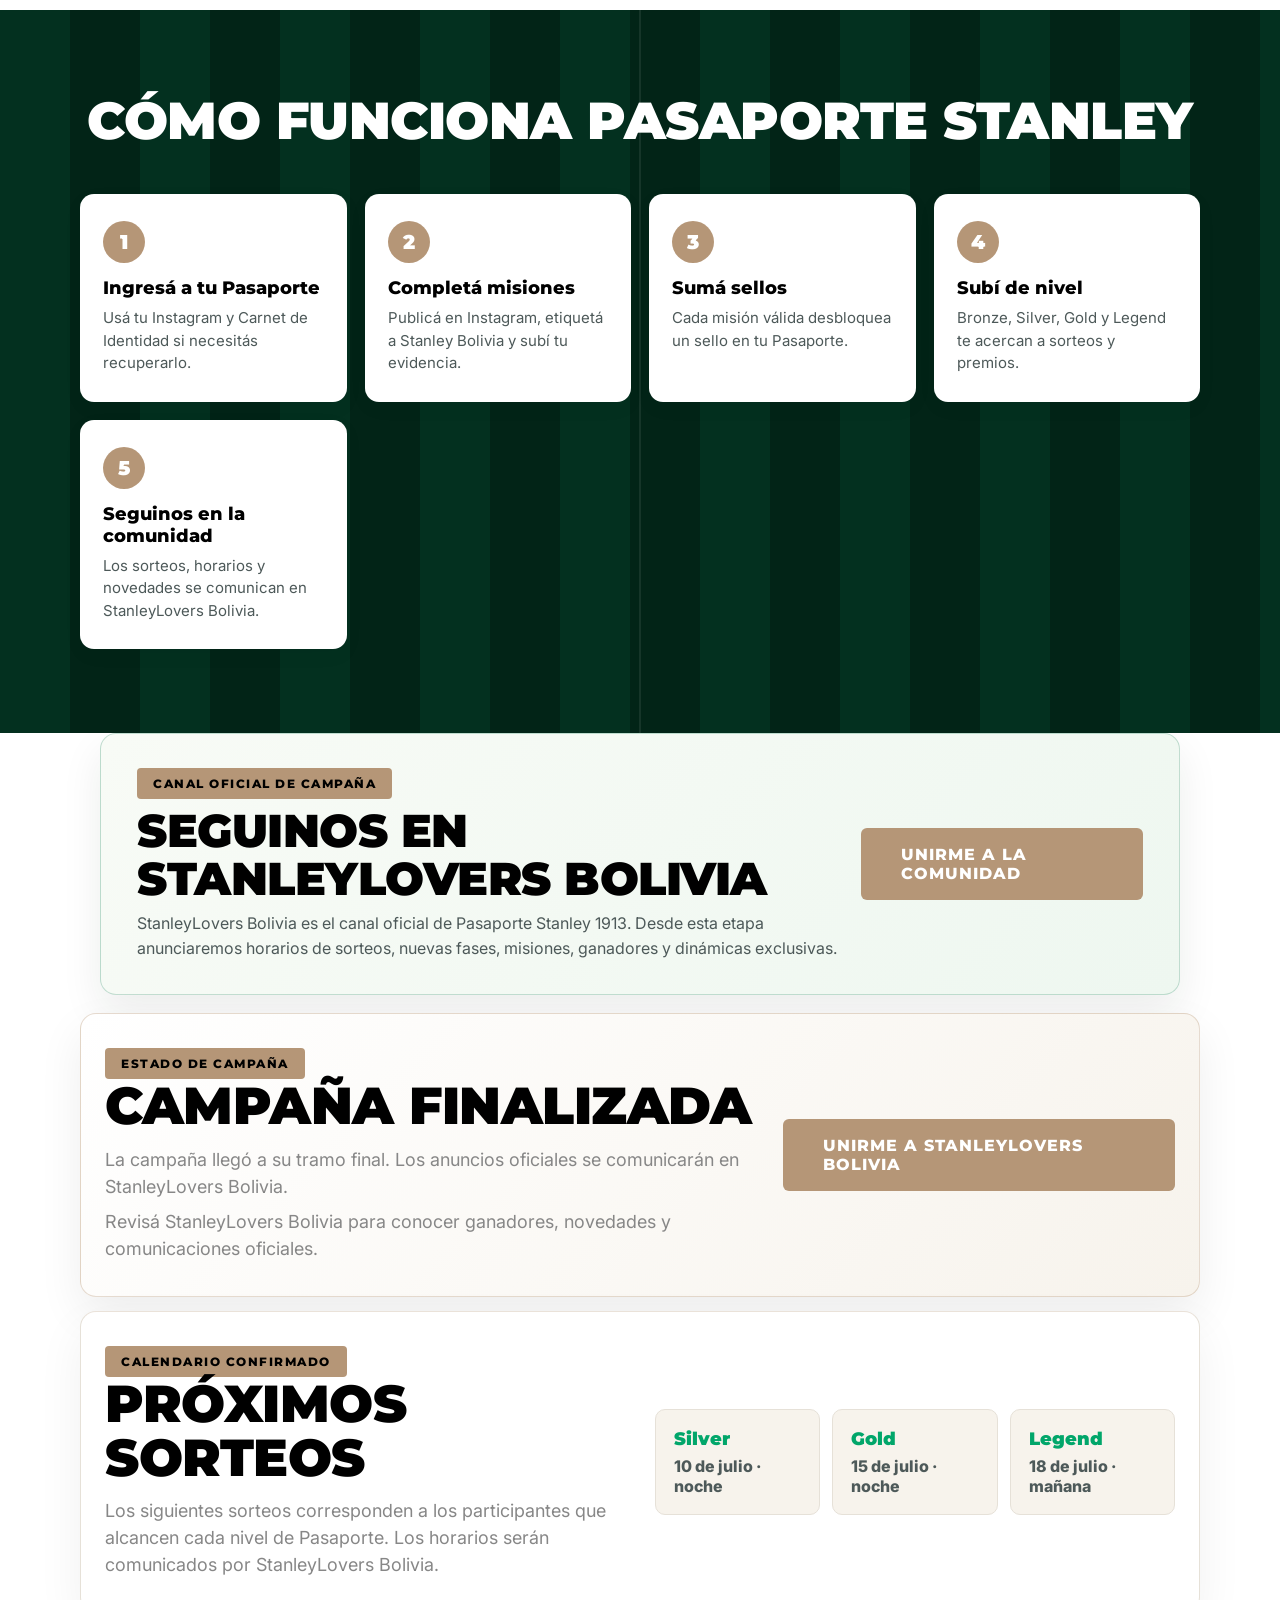
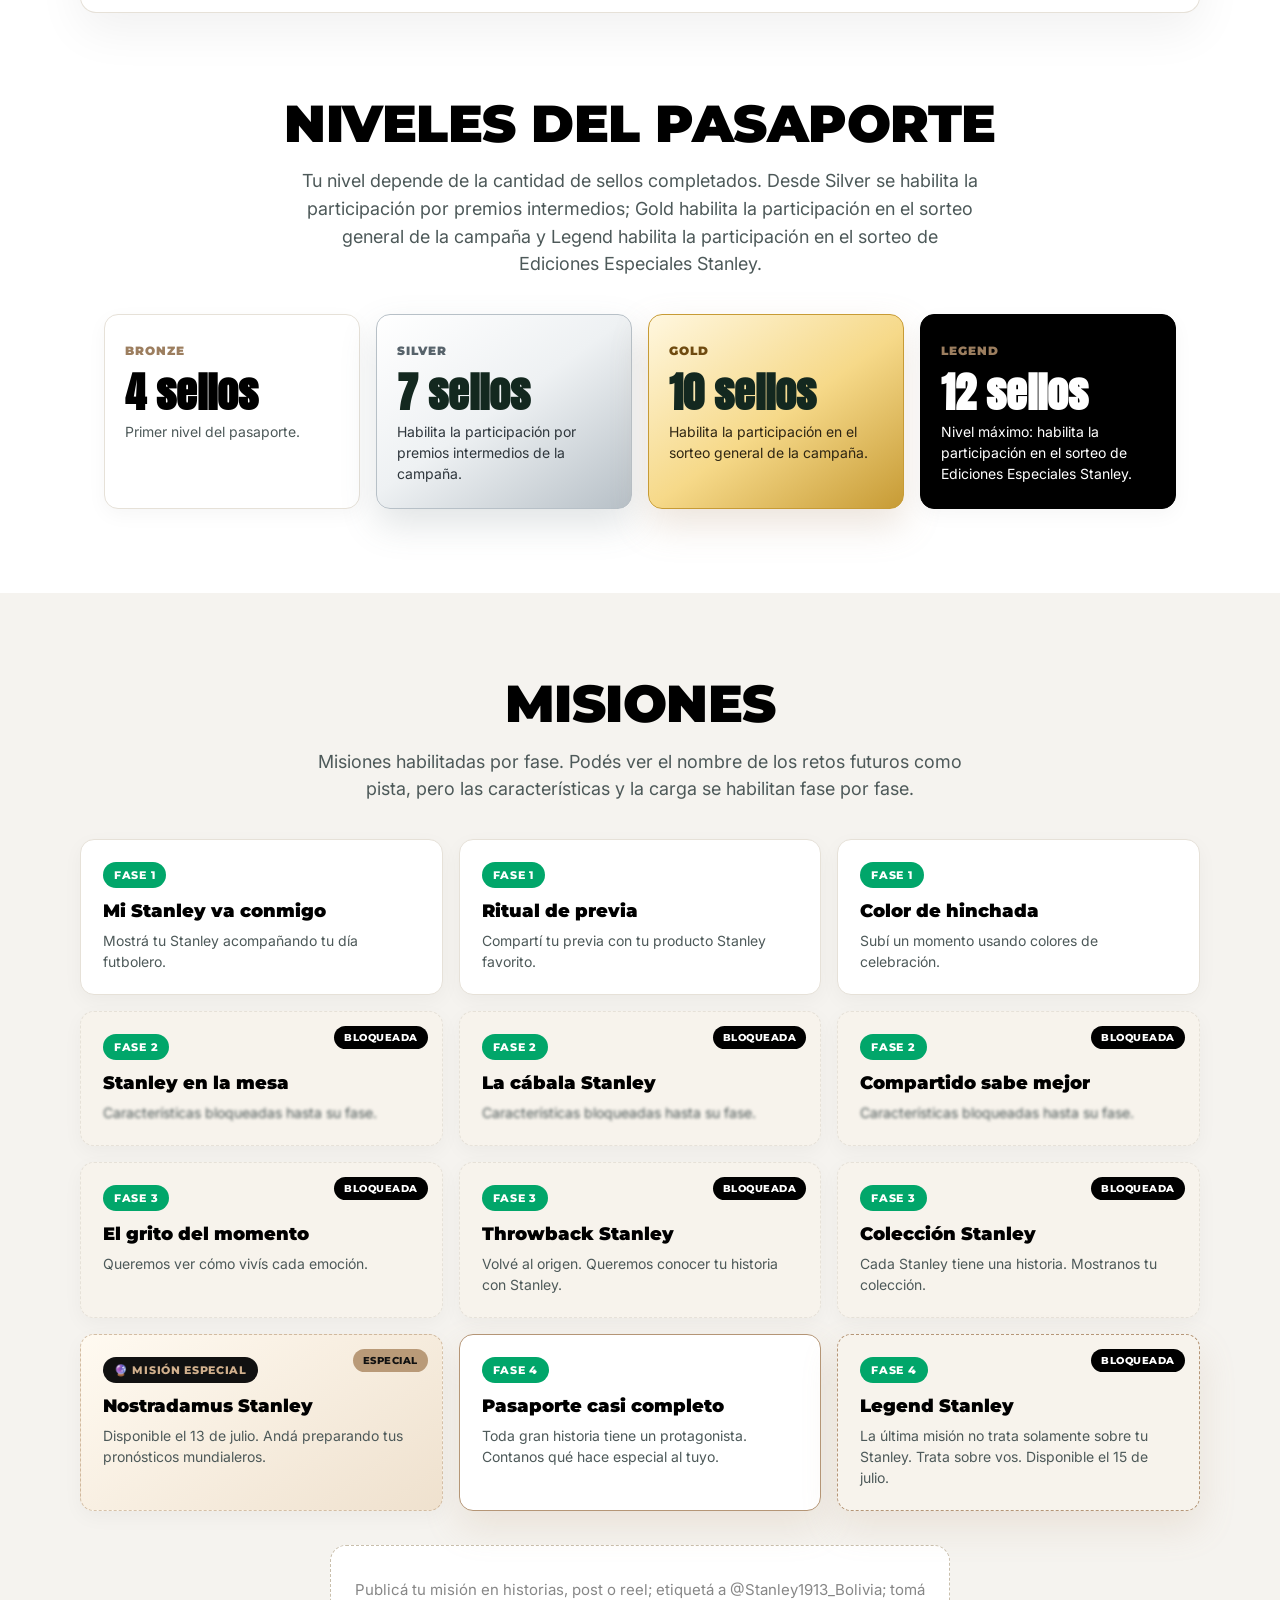
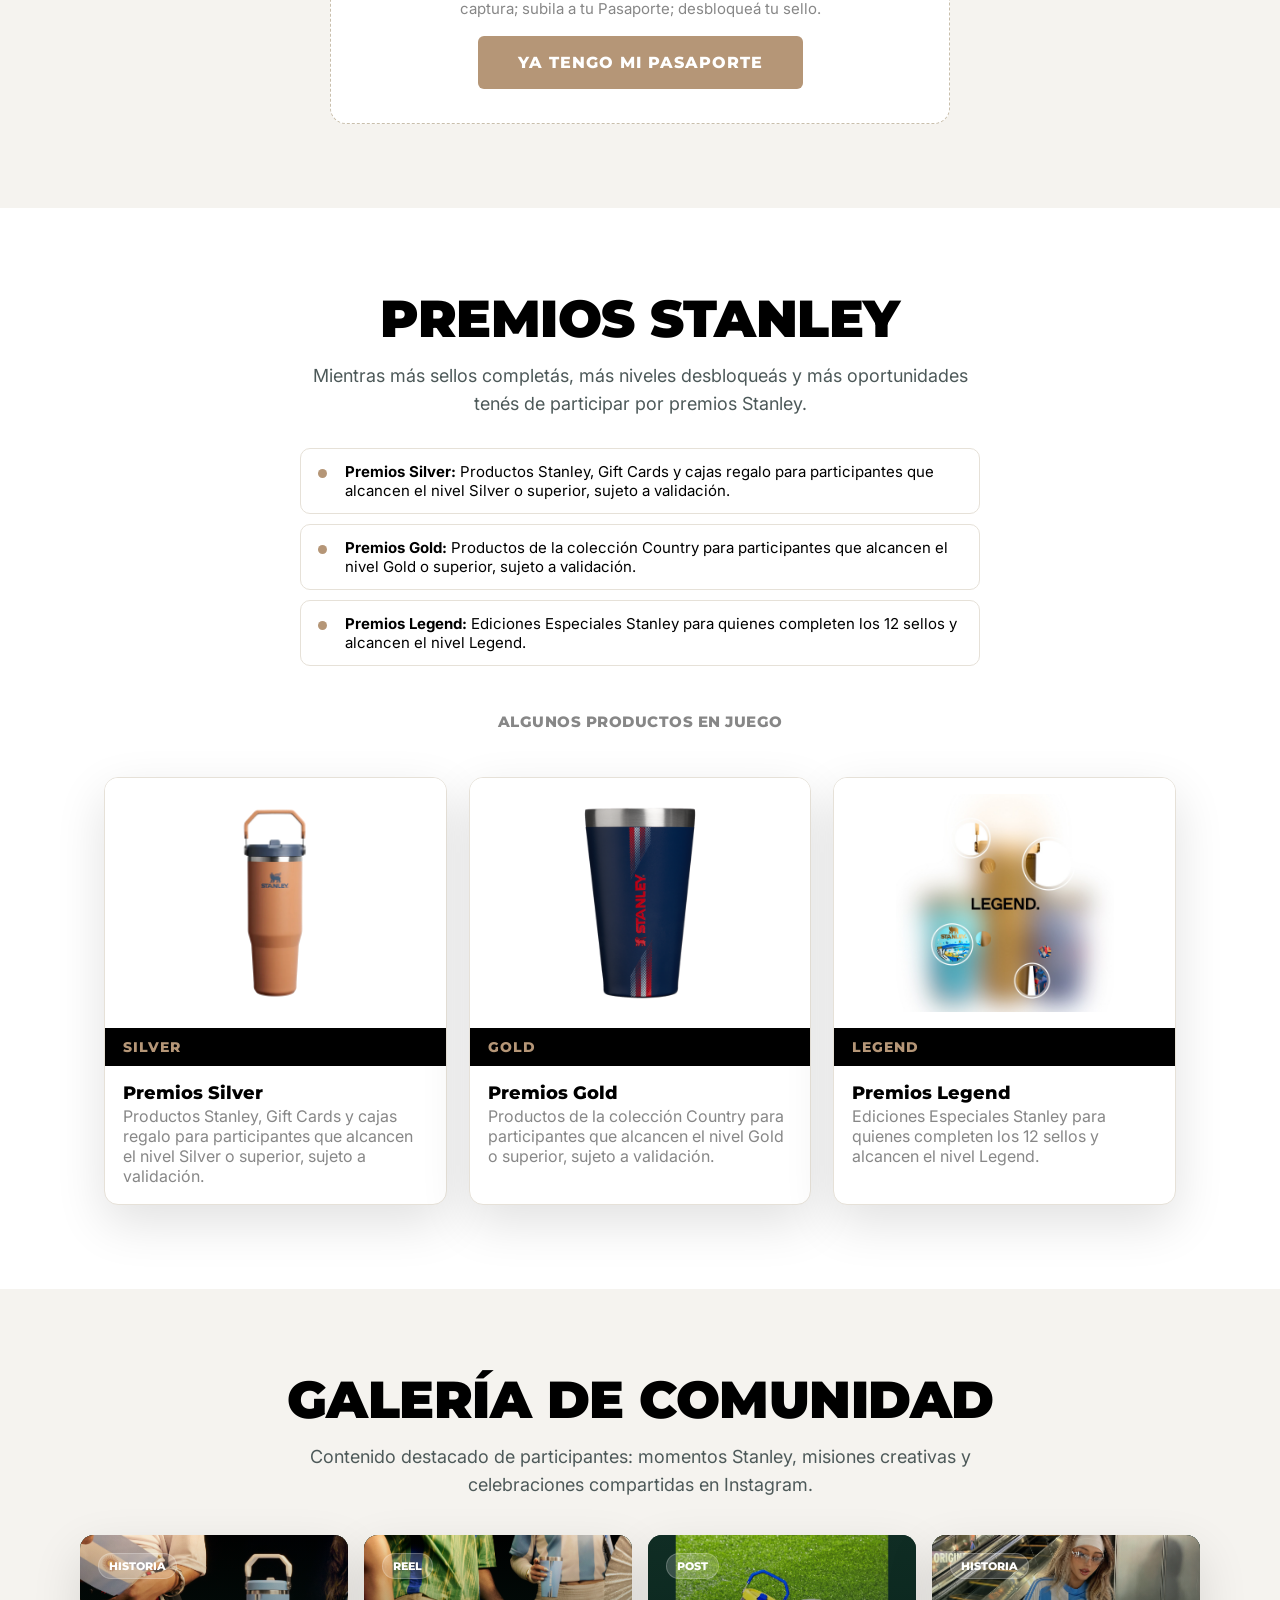
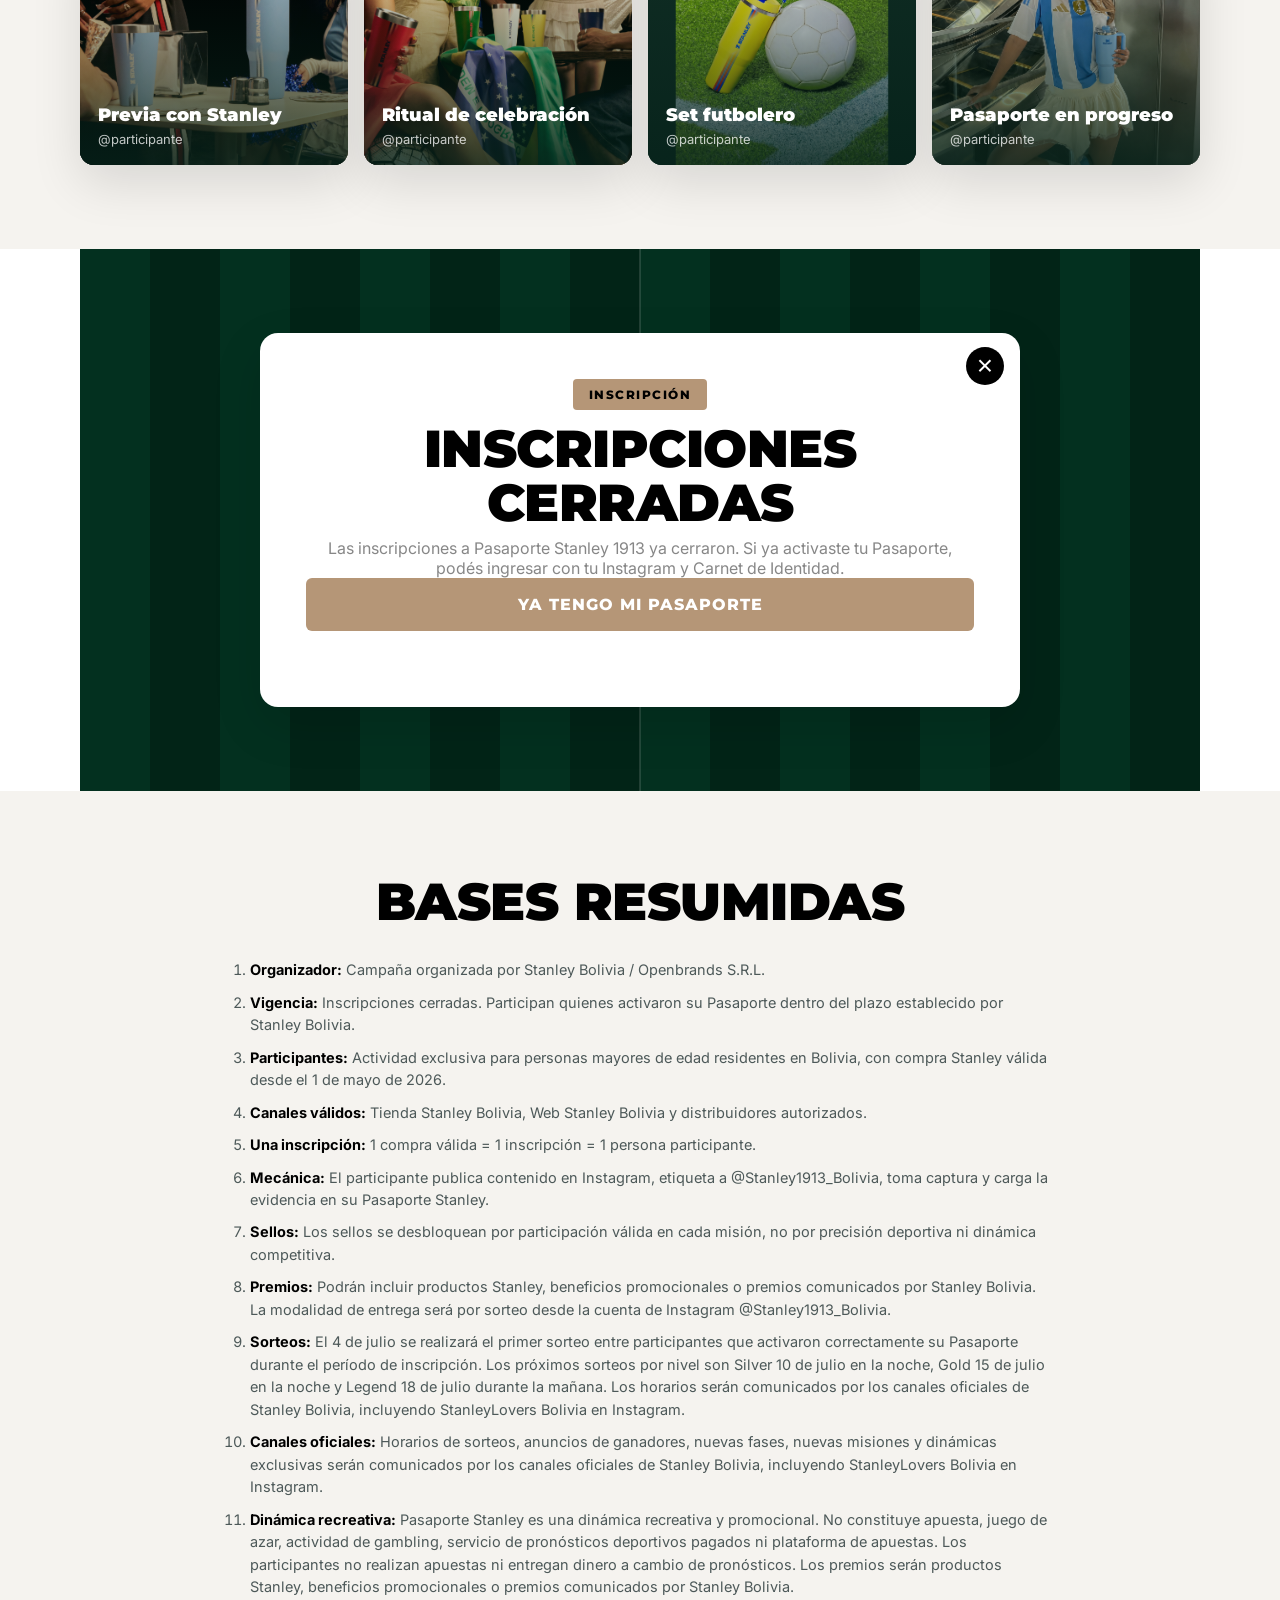
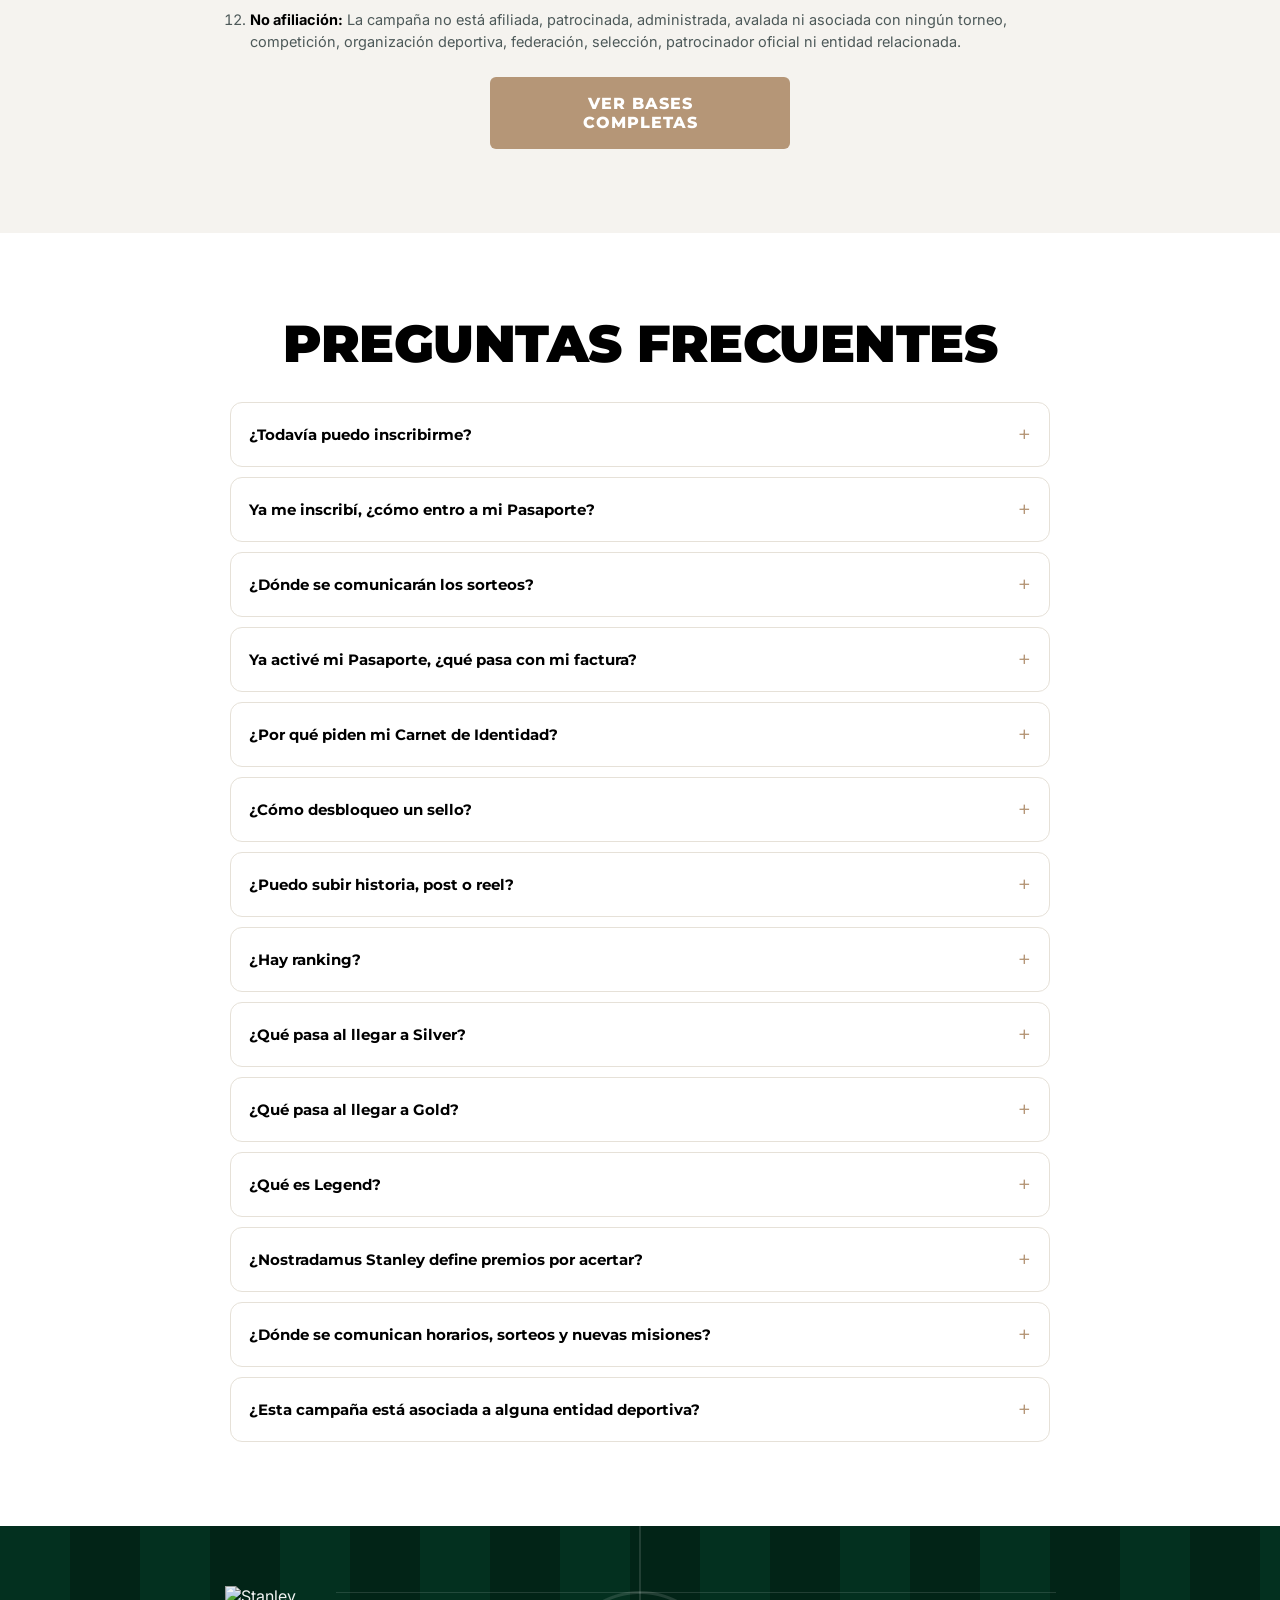
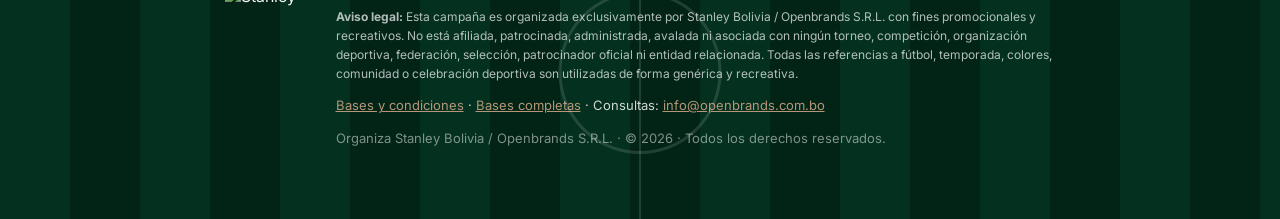
==== commit 7a5208c9: "Implementar cierre Legend del Pasaporte" ====
--- a/index.html
+++ b/index.html
@@ -143,8 +143,8 @@
     <article class="mission-card mission-card--locked mission-card--hint"><span class="mission-card__week">Fase 3</span><h3>Throwback Stanley</h3><p>Volvé al origen. Queremos conocer tu historia con Stanley.</p></article>
     <article class="mission-card mission-card--locked mission-card--hint"><span class="mission-card__week">Fase 3</span><h3>Colección Stanley</h3><p>Cada Stanley tiene una historia. Mostranos tu colección.</p></article>
     <article class="mission-card mission-card--locked mission-card--hint mission-card--special"><span class="mission-card__week">🔮 Misión especial</span><h3>Nostradamus Stanley</h3><p>Disponible el 13 de julio. Andá preparando tus pronósticos mundialeros.</p></article>
-    <article class="mission-card mission-card--locked mission-card--legend"><span class="mission-card__week">Fase 4</span><h3>Pasaporte casi completo</h3><p>Recta final para completar el sello 11.</p></article>
-    <article class="mission-card mission-card--locked mission-card--legend"><span class="mission-card__week">Fase 4</span><h3>Legend Stanley</h3><p>Cierre Legend para participar por Ediciones Especiales Stanley.</p></article>
+    <article class="mission-card mission-card--legend"><span class="mission-card__week">Fase 4</span><h3>Pasaporte casi completo</h3><p>Toda gran historia tiene un protagonista. Contanos qué hace especial al tuyo.</p></article>
+    <article class="mission-card mission-card--locked mission-card--hint mission-card--legend"><span class="mission-card__week">Fase 4</span><h3>Legend Stanley</h3><p>La última misión no trata solamente sobre tu Stanley. Trata sobre vos. Disponible el 15 de julio.</p></article>
   </div>
   <div class="rank-preview">
     <p class="rank-empty">Publicá tu misión en historias, post o reel; etiquetá a @Stanley1913_Bolivia; tomá captura; subila a tu Pasaporte; desbloqueá tu sello.</p>
